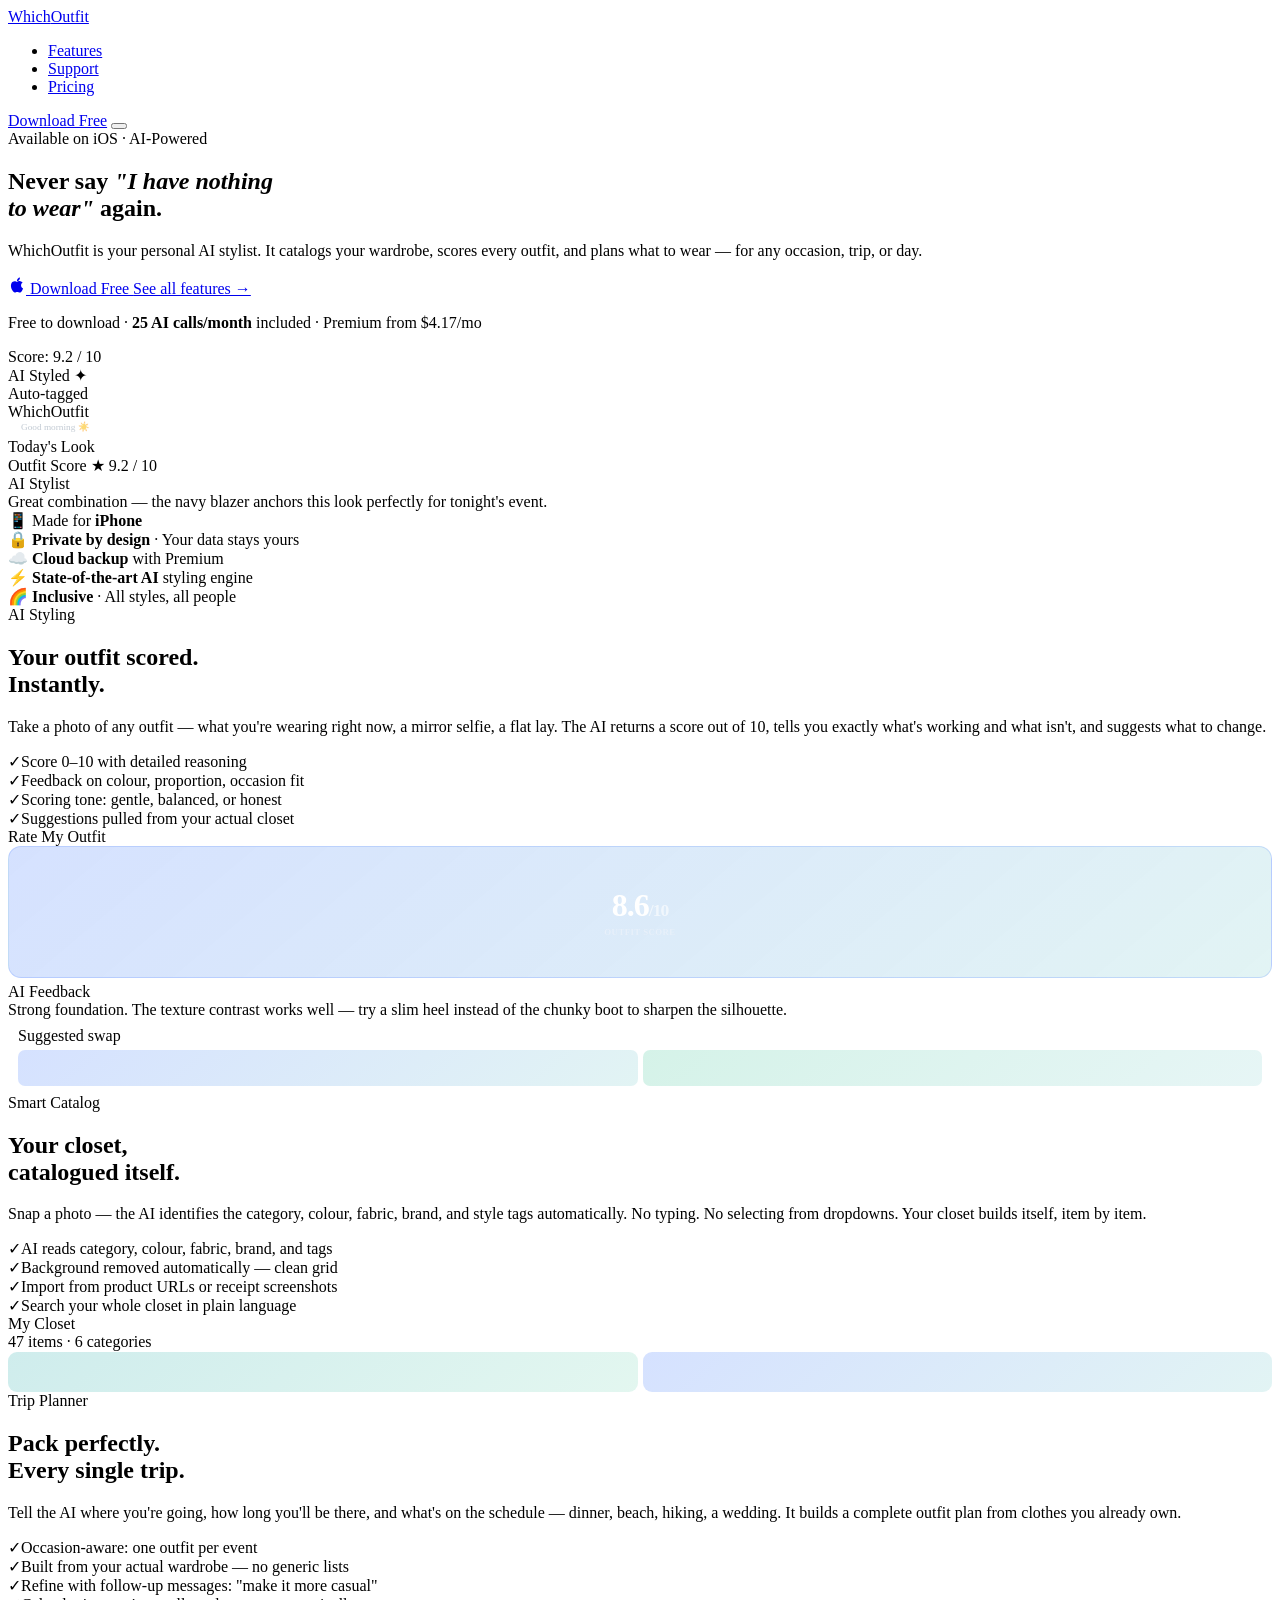
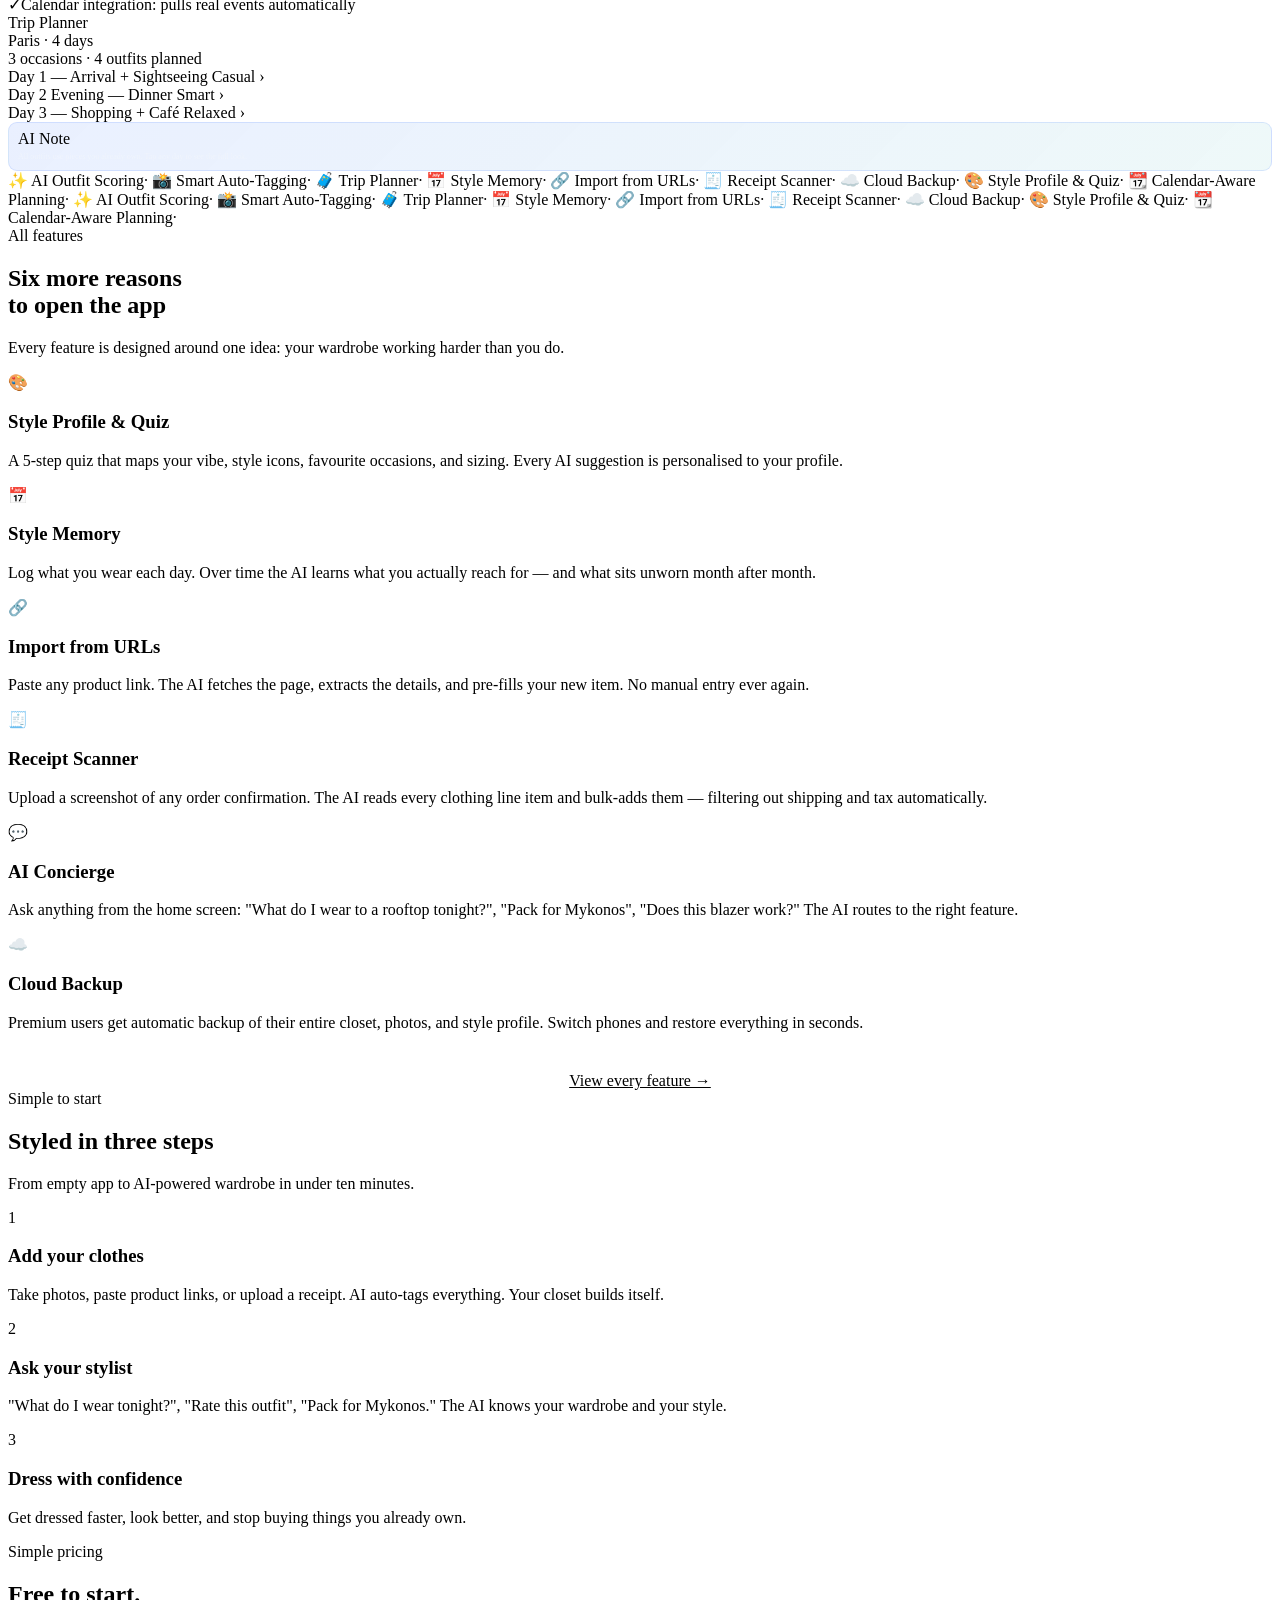
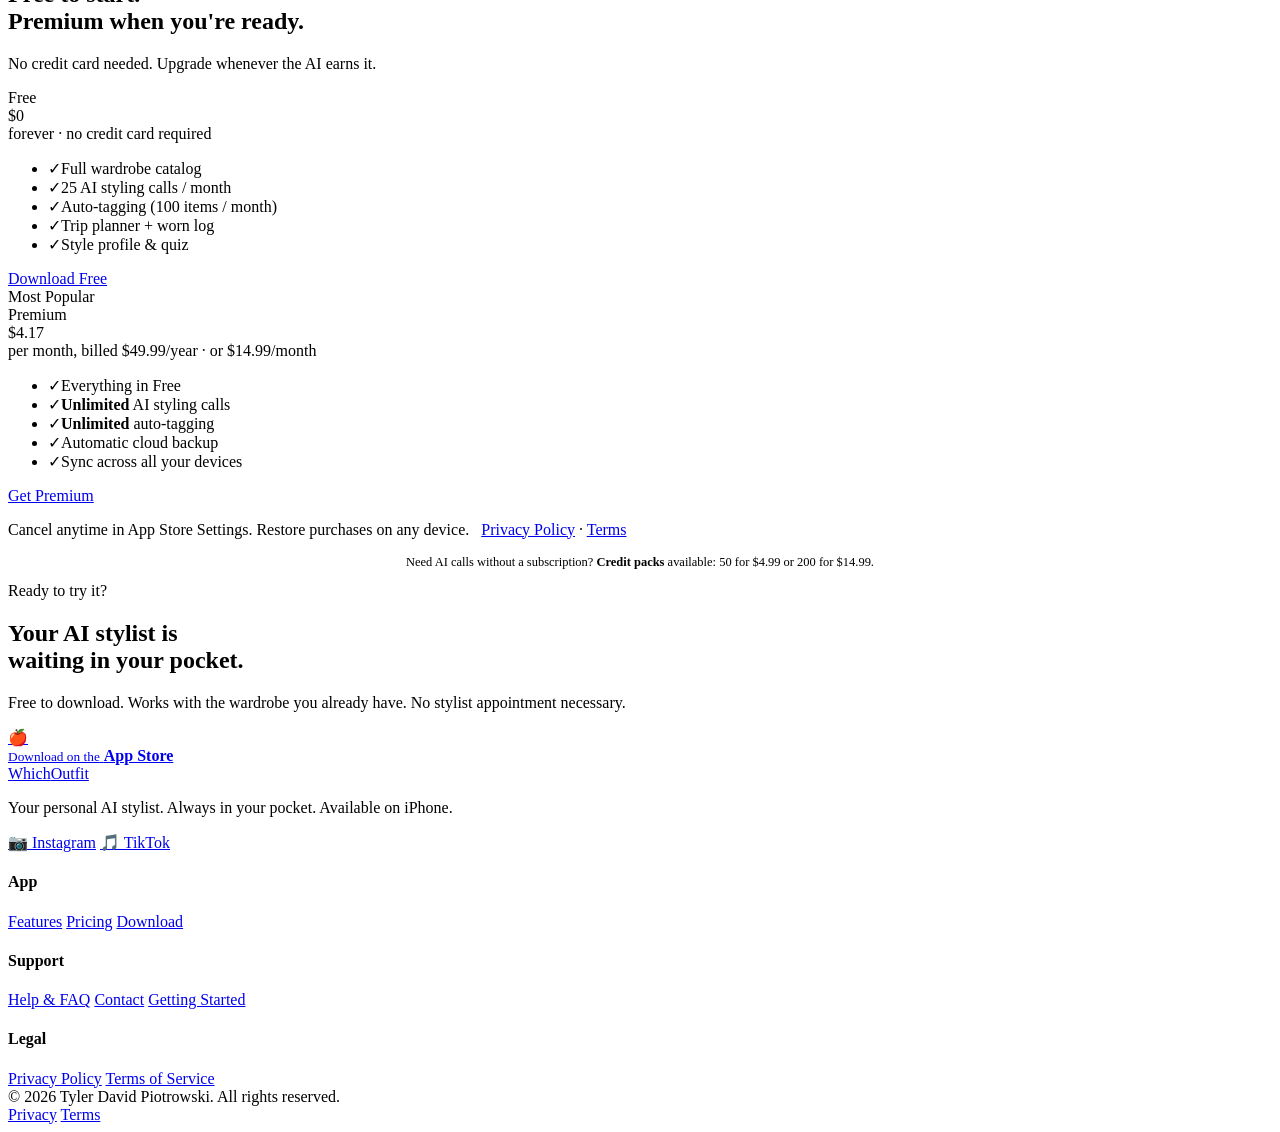
==== index.html @ ea8c0adb "Update index.html" ====
<!DOCTYPE html>
<html lang="en">
<head>
  <meta charset="UTF-8">
  <meta name="viewport" content="width=device-width, initial-scale=1.0">
  <title>WhichOutfit — Your Personal AI Stylist</title>
  <meta name="description" content="Never say 'I have nothing to wear' again. WhichOutfit catalogs your wardrobe, scores your outfits, and plans what to wear for every occasion.">
  <meta property="og:title" content="WhichOutfit — Your Personal AI Stylist">
  <meta property="og:description" content="AI outfit scoring, smart catalog, trip packing, and cloud backup. Free on iPhone.">
  <meta property="og:type" content="website">
  <meta name="twitter:card" content="summary_large_image">
  <!-- TODO: <meta name="apple-itunes-app" content="app-id=YOUR_APP_ID"> -->
  <link rel="preconnect" href="https://fonts.googleapis.com">
  <link rel="preconnect" href="https://fonts.gstatic.com" crossorigin>
  <link href="https://fonts.googleapis.com/css2?family=Inter:wght@400;500;600;700;800;900&display=swap" rel="stylesheet">
  <link rel="stylesheet" href="style.css">
</head>
<body>

<!-- ── NAV ──────────────────────────────────────────── -->
<nav class="nav" id="nav">
  <div class="nav-inner">
    <a href="index.html" class="nav-logo">Which<span class="grad">Outfit</span></a>
    <ul class="nav-links">
      <li><a href="features.html">Features</a></li>
      <li><a href="support.html">Support</a></li>
      <li><a href="#pricing">Pricing</a></li>
    </ul>
    <a href="#download" class="nav-dl">Download Free</a>
    <button class="nav-burger" aria-label="Menu">
      <span></span><span></span><span></span>
    </button>
  </div>
</nav>

<!-- ── HERO ─────────────────────────────────────────── -->
<section class="hero">
  <div class="orb orb-1"></div>
  <div class="orb orb-2"></div>
  <div class="container">
    <div class="hero-grid">

      <div>
        <div class="badge badge-blue fade-up">Available on iOS · AI-Powered</div>
        <h1 class="hero-title fade-up d1">
          Never say <em>"I have nothing<br>to wear"</em> again.
        </h1>
        <p class="hero-sub fade-up d2">
          WhichOutfit is your personal AI stylist. It catalogs your wardrobe, scores every outfit, and plans what to wear — for any occasion, trip, or day.
        </p>
        <div class="hero-actions fade-up d3">
          <!-- TODO: Replace # with App Store URL -->
          <a href="#download" class="btn btn-primary">
            <svg width="18" height="18" viewBox="0 0 24 24" fill="currentColor" aria-hidden="true"><path d="M18.71 19.5c-.83 1.24-1.71 2.45-3.05 2.47-1.34.03-1.77-.79-3.29-.79-1.53 0-2 .77-3.27.82-1.31.05-2.3-1.32-3.14-2.53C4.25 17 2.94 12.45 4.7 9.39c.87-1.52 2.43-2.48 4.12-2.51 1.28-.02 2.5.87 3.29.87.78 0 2.26-1.07 3.8-.91.65.03 2.47.26 3.64 1.98-.09.06-2.17 1.28-2.15 3.81.03 3.02 2.65 4.03 2.68 4.04-.03.07-.42 1.44-1.38 2.83M13 3.5c.73-.83 1.94-1.46 2.94-1.5.13 1.17-.34 2.35-1.04 3.19-.69.85-1.83 1.51-2.95 1.42-.15-1.15.41-2.35 1.05-3.11z"/></svg>
            Download Free
          </a>
          <a href="features.html" class="btn btn-ghost">See all features →</a>
        </div>
        <p class="hero-fine fade-up d4">Free to download · <strong>25 AI calls/month</strong> included · Premium from $4.17/mo</p>
      </div>

      <div class="phone-wrap fade-up d2">
        <div class="phone-glow"></div>

        <div class="phone-chip chip-1">
          <span class="chip-dot" style="background:#3FD7A6"></span>Score: 9.2 / 10
        </div>
        <div class="phone-chip chip-2">
          <span class="chip-dot" style="background:#39C9C9"></span>AI Styled ✦
        </div>
        <div class="phone-chip chip-3">
          <span class="chip-dot" style="background:#6F9BFF"></span>Auto-tagged
        </div>

        <div class="phone phone-float">
          <div class="phone-screen">
            <div class="ph-header">
              <span class="ph-wm">WhichOutfit</span>
              <div class="ph-av"></div>
            </div>
            <div style="padding:0 13px 6px;font-size:.58rem;color:rgba(154,167,182,.6)">Good morning ☀️</div>
            <div class="ph-body">
              <div class="ph-outfit-card">
                <div class="ph-lbl">Today's Look</div>
                <div class="ph-items">
                  <div class="ph-item"></div>
                  <div class="ph-item"></div>
                  <div class="ph-item"></div>
                </div>
                <div class="ph-score-row">
                  <span class="ph-lbl">Outfit Score</span>
                  <span class="ph-score">★ 9.2 / 10</span>
                </div>
              </div>
              <div class="ph-bubble">
                <div class="ph-bubble-from">AI Stylist</div>
                <div class="ph-bubble-txt">Great combination — the navy blazer anchors this look perfectly for tonight's event.</div>
              </div>
              <div class="ph-bar"></div>
            </div>
            <div class="ph-nav-bar">
              <div class="ph-tab on"></div>
              <div class="ph-tab"></div>
              <div class="ph-tab"></div>
            </div>
          </div>
        </div>
      </div>

    </div>
  </div>
</section>

<!-- ── TRUST ─────────────────────────────────────────── -->
<div class="trust">
  <div class="container">
    <div class="trust-inner">
      <div class="trust-item">📱 Made for <strong>iPhone</strong></div>
      <div class="trust-item">🔒 <strong>Private by design</strong> · Your data stays yours</div>
      <div class="trust-item">☁️ <strong>Cloud backup</strong> with Premium</div>
      <div class="trust-item">⚡ <strong>State-of-the-art AI</strong> styling engine</div>
      <div class="trust-item">🌈 <strong>Inclusive</strong> · All styles, all people</div>
      </div>
  </div>
</div>

<!-- ── SHOWCASE 1: AI SCORING ────────────────────────── -->
<section class="showcase showcase-dark">
  <div class="container">
    <div class="showcase-grid">
      <div class="showcase-copy">
        <span class="eyebrow eyebrow-grad fade-up">AI Styling</span>
        <h2 class="fade-up d1">Your outfit scored.<br>Instantly.</h2>
        <p class="fade-up d2">Take a photo of any outfit — what you're wearing right now, a mirror selfie, a flat lay. The AI returns a score out of 10, tells you exactly what's working and what isn't, and suggests what to change.</p>
        <div class="showcase-pts fade-up d3">
          <div class="showcase-pt"><span class="pt-chk">✓</span>Score 0–10 with detailed reasoning</div>
          <div class="showcase-pt"><span class="pt-chk">✓</span>Feedback on colour, proportion, occasion fit</div>
          <div class="showcase-pt"><span class="pt-chk">✓</span>Scoring tone: gentle, balanced, or honest</div>
          <div class="showcase-pt"><span class="pt-chk">✓</span>Suggestions pulled from your actual closet</div>
        </div>
      </div>
      <div class="phone-wrap fade-up d2">
        <div class="phone-glow"></div>
        <div class="phone phone-float">
          <div class="phone-screen">
            <div class="ph-header">
              <span class="ph-wm">Rate My Outfit</span>
              <div class="ph-av"></div>
            </div>
            <div class="ph-body">
              <div style="height:130px;border-radius:13px;background:linear-gradient(140deg,rgba(46,107,255,.2),rgba(15,163,163,.12));border:1px solid rgba(46,107,255,.18);display:flex;align-items:center;justify-content:center">
                <div style="text-align:center">
                  <div style="font-size:2rem;font-weight:900;color:#fff;letter-spacing:-.03em">8.6<span style="font-size:1.1rem;opacity:.6">/10</span></div>
                  <div style="font-size:.55rem;color:rgba(243,246,251,.5);margin-top:3px;letter-spacing:.05em;text-transform:uppercase;font-weight:600">Outfit Score</div>
                </div>
              </div>
              <div style="height:5px;background:var(--dark-m);border-radius:var(--r-pill);overflow:hidden"><div style="height:100%;width:86%;background:var(--grad);border-radius:var(--r-pill)"></div></div>
              <div class="ph-bubble">
                <div class="ph-bubble-from">AI Feedback</div>
                <div class="ph-bubble-txt">Strong foundation. The texture contrast works well — try a slim heel instead of the chunky boot to sharpen the silhouette.</div>
              </div>
              <div style="background:var(--dark-s);border-radius:11px;padding:8px 10px;border:1px solid var(--dark-b)">
                <div class="ph-lbl" style="margin-bottom:5px">Suggested swap</div>
                <div style="display:flex;gap:5px">
                  <div style="flex:1;height:36px;border-radius:7px;background:linear-gradient(140deg,rgba(46,107,255,.2),rgba(15,163,163,.12))"></div>
                  <div style="flex:1;height:36px;border-radius:7px;background:linear-gradient(140deg,rgba(22,185,129,.18),rgba(15,163,163,.1))"></div>
                </div>
              </div>
            </div>
            <div class="ph-nav-bar">
              <div class="ph-tab"></div>
              <div class="ph-tab on"></div>
              <div class="ph-tab"></div>
            </div>
          </div>
        </div>
      </div>
    </div>
  </div>
</section>

<!-- ── SHOWCASE 2: SMART CATALOG ─────────────────────── -->
<section class="showcase section-surface">
  <div class="container">
    <div class="showcase-grid showcase-flip">
      <div class="showcase-copy">
        <span class="eyebrow eyebrow-grad fade-up">Smart Catalog</span>
        <h2 class="fade-up d1" style="color:var(--text)">Your closet,<br>catalogued itself.</h2>
        <p class="fade-up d2" style="color:var(--text2)">Snap a photo — the AI identifies the category, colour, fabric, brand, and style tags automatically. No typing. No selecting from dropdowns. Your closet builds itself, item by item.</p>
        <div class="showcase-pts fade-up d3">
          <div class="showcase-pt" style="color:var(--text2)"><span class="pt-chk">✓</span>AI reads category, colour, fabric, brand, and tags</div>
          <div class="showcase-pt" style="color:var(--text2)"><span class="pt-chk">✓</span>Background removed automatically — clean grid</div>
          <div class="showcase-pt" style="color:var(--text2)"><span class="pt-chk">✓</span>Import from product URLs or receipt screenshots</div>
          <div class="showcase-pt" style="color:var(--text2)"><span class="pt-chk">✓</span>Search your whole closet in plain language</div>
        </div>
      </div>
      <div class="phone-wrap fade-up d2">
        <div class="phone-glow"></div>
        <div class="phone phone-float">
          <div class="phone-screen">
            <div class="ph-header">
              <span class="ph-wm">My Closet</span>
              <div class="ph-av"></div>
            </div>
            <div class="ph-body">
              <div class="ph-search"></div>
              <div class="ph-count">47 items · 6 categories</div>
              <div class="ph-grid">
                <div class="ph-gi"></div>
                <div class="ph-gi"></div>
                <div class="ph-gi"></div>
                <div class="ph-gi"></div>
              </div>
              <div style="display:flex;gap:5px;margin-top:1px">
                <div style="flex:1;height:40px;border-radius:9px;background:linear-gradient(140deg,rgba(15,163,163,.2),rgba(22,185,129,.12))"></div>
                <div style="flex:1;height:40px;border-radius:9px;background:linear-gradient(140deg,rgba(46,107,255,.2),rgba(15,163,163,.12))"></div>
              </div>
            </div>
            <div class="ph-nav-bar">
              <div class="ph-tab on"></div>
              <div class="ph-tab"></div>
              <div class="ph-tab"></div>
            </div>
          </div>
        </div>
      </div>
    </div>
  </div>
</section>

<!-- ── SHOWCASE 3: TRIP PLANNER ──────────────────────── -->
<section class="showcase showcase-dark">
  <div class="container">
    <div class="showcase-grid">
      <div class="showcase-copy">
        <span class="eyebrow eyebrow-grad fade-up">Trip Planner</span>
        <h2 class="fade-up d1">Pack perfectly.<br>Every single trip.</h2>
        <p class="fade-up d2">Tell the AI where you're going, how long you'll be there, and what's on the schedule — dinner, beach, hiking, a wedding. It builds a complete outfit plan from clothes you already own.</p>
        <div class="showcase-pts fade-up d3">
          <div class="showcase-pt"><span class="pt-chk">✓</span>Occasion-aware: one outfit per event</div>
          <div class="showcase-pt"><span class="pt-chk">✓</span>Built from your actual wardrobe — no generic lists</div>
          <div class="showcase-pt"><span class="pt-chk">✓</span>Refine with follow-up messages: "make it more casual"</div>
          <div class="showcase-pt"><span class="pt-chk">✓</span>Calendar integration: pulls real events automatically</div>
        </div>
      </div>
      <div class="phone-wrap fade-up d2">
        <div class="phone-glow"></div>
        <div class="phone phone-float">
          <div class="phone-screen">
            <div class="ph-header">
              <span class="ph-wm">Trip Planner</span>
              <div class="ph-av"></div>
            </div>
            <div class="ph-body">
              <div class="ph-trip-hdr">
                <div class="ph-trip-dest">Paris · 4 days</div>
                <div class="ph-trip-sub">3 occasions · 4 outfits planned</div>
              </div>
              <div class="ph-occ">
                <span class="ph-occ-name">Day 1 — Arrival + Sightseeing</span>
                <span class="ph-occ-tag">Casual ›</span>
              </div>
              <div class="ph-occ">
                <span class="ph-occ-name">Day 2 Evening — Dinner</span>
                <span class="ph-occ-tag">Smart ›</span>
              </div>
              <div class="ph-occ">
                <span class="ph-occ-name">Day 3 — Shopping + Café</span>
                <span class="ph-occ-tag">Relaxed ›</span>
              </div>
              <div style="background:linear-gradient(135deg,rgba(46,107,255,.1),rgba(15,163,163,.07));border:1px solid rgba(46,107,255,.14);border-radius:9px;padding:7px 9px">
                <div class="ph-lbl" style="margin-bottom:3px">AI Note</div>
                <div style="font-size:.5rem;color:rgba(243,246,251,.6);line-height:1.5">All outfits use pieces you already own. Tap any day to see the full look.</div>
              </div>
            </div>
            <div class="ph-nav-bar">
              <div class="ph-tab"></div>
              <div class="ph-tab on"></div>
              <div class="ph-tab"></div>
            </div>
          </div>
        </div>
      </div>
    </div>
  </div>
</section>

<!-- ── MARQUEE ────────────────────────────────────────── -->
<div class="marquee-wrap" aria-hidden="true">
  <div class="marquee-track">
    <span class="marquee-item">✨ AI Outfit Scoring</span><span class="marquee-sep">·</span>
    <span class="marquee-item">📸 Smart Auto-Tagging</span><span class="marquee-sep">·</span>
    <span class="marquee-item">🧳 Trip Planner</span><span class="marquee-sep">·</span>
    <span class="marquee-item">📅 Style Memory</span><span class="marquee-sep">·</span>
    <span class="marquee-item">🔗 Import from URLs</span><span class="marquee-sep">·</span>
    <span class="marquee-item">🧾 Receipt Scanner</span><span class="marquee-sep">·</span>
    <span class="marquee-item">☁️ Cloud Backup</span><span class="marquee-sep">·</span>
    <span class="marquee-item">🎨 Style Profile & Quiz</span><span class="marquee-sep">·</span>
    <span class="marquee-item">📆 Calendar-Aware Planning</span><span class="marquee-sep">·</span>
    <span class="marquee-item">✨ AI Outfit Scoring</span><span class="marquee-sep">·</span>
    <span class="marquee-item">📸 Smart Auto-Tagging</span><span class="marquee-sep">·</span>
    <span class="marquee-item">🧳 Trip Planner</span><span class="marquee-sep">·</span>
    <span class="marquee-item">📅 Style Memory</span><span class="marquee-sep">·</span>
    <span class="marquee-item">🔗 Import from URLs</span><span class="marquee-sep">·</span>
    <span class="marquee-item">🧾 Receipt Scanner</span><span class="marquee-sep">·</span>
    <span class="marquee-item">☁️ Cloud Backup</span><span class="marquee-sep">·</span>
    <span class="marquee-item">🎨 Style Profile & Quiz</span><span class="marquee-sep">·</span>
    <span class="marquee-item">📆 Calendar-Aware Planning</span><span class="marquee-sep">·</span>
  </div>
</div>

<!-- ── FEATURE GRID ───────────────────────────────────── -->
<section class="section section-surface">
  <div class="container">
    <div class="section-head">
      <span class="eyebrow eyebrow-grad fade-up">All features</span>
      <h2 class="fade-up d1">Six more reasons<br>to open the app</h2>
      <p class="fade-up d2">Every feature is designed around one idea: your wardrobe working harder than you do.</p>
    </div>
    <div class="feat-grid">
      <div class="card fade-up">
        <div class="card-icon">🎨</div>
        <h3>Style Profile & Quiz</h3>
        <p>A 5-step quiz that maps your vibe, style icons, favourite occasions, and sizing. Every AI suggestion is personalised to your profile.</p>
      </div>
      <div class="card fade-up d1">
        <div class="card-icon">📅</div>
        <h3>Style Memory</h3>
        <p>Log what you wear each day. Over time the AI learns what you actually reach for — and what sits unworn month after month.</p>
      </div>
      <div class="card fade-up d2">
        <div class="card-icon">🔗</div>
        <h3>Import from URLs</h3>
        <p>Paste any product link. The AI fetches the page, extracts the details, and pre-fills your new item. No manual entry ever again.</p>
      </div>
      <div class="card fade-up">
        <div class="card-icon">🧾</div>
        <h3>Receipt Scanner</h3>
        <p>Upload a screenshot of any order confirmation. The AI reads every clothing line item and bulk-adds them — filtering out shipping and tax automatically.</p>
      </div>
      <div class="card fade-up d1">
        <div class="card-icon">💬</div>
        <h3>AI Concierge</h3>
        <p>Ask anything from the home screen: "What do I wear to a rooftop tonight?", "Pack for Mykonos", "Does this blazer work?" The AI routes to the right feature.</p>
      </div>
      <div class="card fade-up d2">
        <div class="card-icon">☁️</div>
        <h3>Cloud Backup</h3>
        <p>Premium users get automatic backup of their entire closet, photos, and style profile. Switch phones and restore everything in seconds.</p>
      </div>
    </div>
    <div style="text-align:center;margin-top:40px" class="fade-up">
      <a href="features.html" class="btn btn-ghost" style="color:var(--text2)">View every feature →</a>
    </div>
  </div>
</section>

<!-- ── HOW IT WORKS ───────────────────────────────────── -->
<section class="section section-dark">
  <div class="container">
    <div class="section-head">
      <span class="eyebrow fade-up" style="color:var(--teal-l)">Simple to start</span>
      <h2 class="fade-up d1">Styled in three steps</h2>
      <p class="fade-up d2">From empty app to AI-powered wardrobe in under ten minutes.</p>
    </div>
    <div class="steps">
      <div class="step fade-up">
        <div class="step-num">1</div>
        <h3>Add your clothes</h3>
        <p>Take photos, paste product links, or upload a receipt. AI auto-tags everything. Your closet builds itself.</p>
      </div>
      <div class="step fade-up d1">
        <div class="step-num">2</div>
        <h3>Ask your stylist</h3>
        <p>"What do I wear tonight?", "Rate this outfit", "Pack for Mykonos." The AI knows your wardrobe and your style.</p>
      </div>
      <div class="step fade-up d2">
        <div class="step-num">3</div>
        <h3>Dress with confidence</h3>
        <p>Get dressed faster, look better, and stop buying things you already own.</p>
      </div>
    </div>
  </div>
</section>

<!-- ── PRICING ────────────────────────────────────────── -->
<section class="section section-surface" id="pricing">
  <div class="container">
    <div class="section-head">
      <span class="eyebrow eyebrow-grad fade-up">Simple pricing</span>
      <h2 class="fade-up d1">Free to start.<br>Premium when you're ready.</h2>
      <p class="fade-up d2">No credit card needed. Upgrade whenever the AI earns it.</p>
    </div>
    <div class="price-grid">
      <div class="price-card fade-up">
        <div class="price-tier">Free</div>
        <div class="price-amount">$0</div>
        <div class="price-per">forever · no credit card required</div>
        <div class="price-div"></div>
        <ul class="price-feats">
          <li class="price-feat"><span class="pfchk pfchk-g">✓</span>Full wardrobe catalog</li>
          <li class="price-feat"><span class="pfchk pfchk-g">✓</span>25 AI styling calls / month</li>
          <li class="price-feat"><span class="pfchk pfchk-g">✓</span>Auto-tagging (100 items / month)</li>
          <li class="price-feat"><span class="pfchk pfchk-g">✓</span>Trip planner + worn log</li>
          <li class="price-feat"><span class="pfchk pfchk-g">✓</span>Style profile & quiz</li>
        </ul>
        <a href="#download" class="price-cta price-cta-free">Download Free</a>
      </div>
      <div class="price-card price-card-feat fade-up d1">
        <div class="price-pop">Most Popular</div>
        <div class="price-tier">Premium</div>
        <div class="price-amount">$4.17</div>
        <div class="price-per">per month, billed $49.99/year · or $14.99/month</div>
        <div class="price-div"></div>
        <ul class="price-feats">
          <li class="price-feat"><span class="pfchk pfchk-b">✓</span>Everything in Free</li>
          <li class="price-feat"><span class="pfchk pfchk-b">✓</span><strong>Unlimited</strong> AI styling calls</li>
          <li class="price-feat"><span class="pfchk pfchk-b">✓</span><strong>Unlimited</strong> auto-tagging</li>
          <li class="price-feat"><span class="pfchk pfchk-b">✓</span>Automatic cloud backup</li>
          <li class="price-feat"><span class="pfchk pfchk-b">✓</span>Sync across all your devices</li>
        </ul>
        <a href="#download" class="price-cta price-cta-prem">Get Premium</a>
      </div>
    </div>
    <p class="price-note">
      Cancel anytime in App Store Settings. Restore purchases on any device. &nbsp;
      <a href="privacy.html">Privacy Policy</a> · <a href="terms.html">Terms</a>
    </p>
    <p style="text-align:center;margin-top:14px;font-size:.78rem;color:var(--text2)">
      Need AI calls without a subscription? <strong>Credit packs</strong> available: 50 for $4.99 or 200 for $14.99.
    </p>
  </div>
</section>

<!-- ── DOWNLOAD CTA ───────────────────────────────────── -->
<section class="dl-section" id="download">
  <div class="container">
    <div class="badge badge-green fade-up" style="margin-bottom:20px">Ready to try it?</div>
    <h2 class="fade-up d1">Your AI stylist is<br>waiting in your pocket.</h2>
    <p class="fade-up d2">Free to download. Works with the wardrobe you already have. No stylist appointment necessary.</p>
    <div class="dl-ctas fade-up d3">
      <!-- TODO: replace # with your App Store URL once approved -->
      <a href="#" class="btn btn-appstore">
        <span class="as-icon">🍎</span>
        <div class="as-text">
          <small>Download on the</small>
          <strong>App Store</strong>
        </div>
      </a>
    </div>
  </div>
</section>

<!-- ── FOOTER ─────────────────────────────────────────── -->
<footer class="footer">
  <div class="container">
    <div class="footer-grid">
      <div class="footer-brand">
        <a href="index.html" class="footer-logo">Which<span class="grad">Outfit</span></a>
        <p>Your personal AI stylist. Always in your pocket. Available on iPhone.</p>
        <div class="footer-social">
          <!-- TODO: Replace with real social handles -->
          <a href="https://instagram.com" target="_blank" rel="noopener">📷 Instagram</a>
          <a href="https://tiktok.com" target="_blank" rel="noopener">🎵 TikTok</a>
        </div>
      </div>
      <div class="footer-col">
        <h4>App</h4>
        <a href="features.html">Features</a>
        <a href="#pricing">Pricing</a>
        <a href="#download">Download</a>
      </div>
      <div class="footer-col">
        <h4>Support</h4>
        <a href="support.html">Help & FAQ</a>
        <a href="support.html#contact">Contact</a>
        <a href="support.html#getting-started">Getting Started</a>
      </div>
      <div class="footer-col">
        <h4>Legal</h4>
        <a href="https://tdpiotrowski3.github.io/MyClosetApp-legal/privacy.html" target="_blank" rel="noopener">Privacy Policy</a>
        <a href="https://tdpiotrowski3.github.io/MyClosetApp-legal/terms.html" target="_blank" rel="noopener">Terms of Service</a>
      </div>
    </div>
    <div class="footer-bottom">
      <span class="footer-copy">© 2026 Tyler David Piotrowski. All rights reserved.</span>
      <div class="footer-legal">
        <a href="https://tdpiotrowski3.github.io/MyClosetApp-legal/privacy.html" target="_blank" rel="noopener">Privacy</a>
        <a href="https://tdpiotrowski3.github.io/MyClosetApp-legal/terms.html" target="_blank" rel="noopener">Terms</a>
      </div>
    </div>
  </div>
</footer>

<script src="main.js"></script>
</body>
</html>
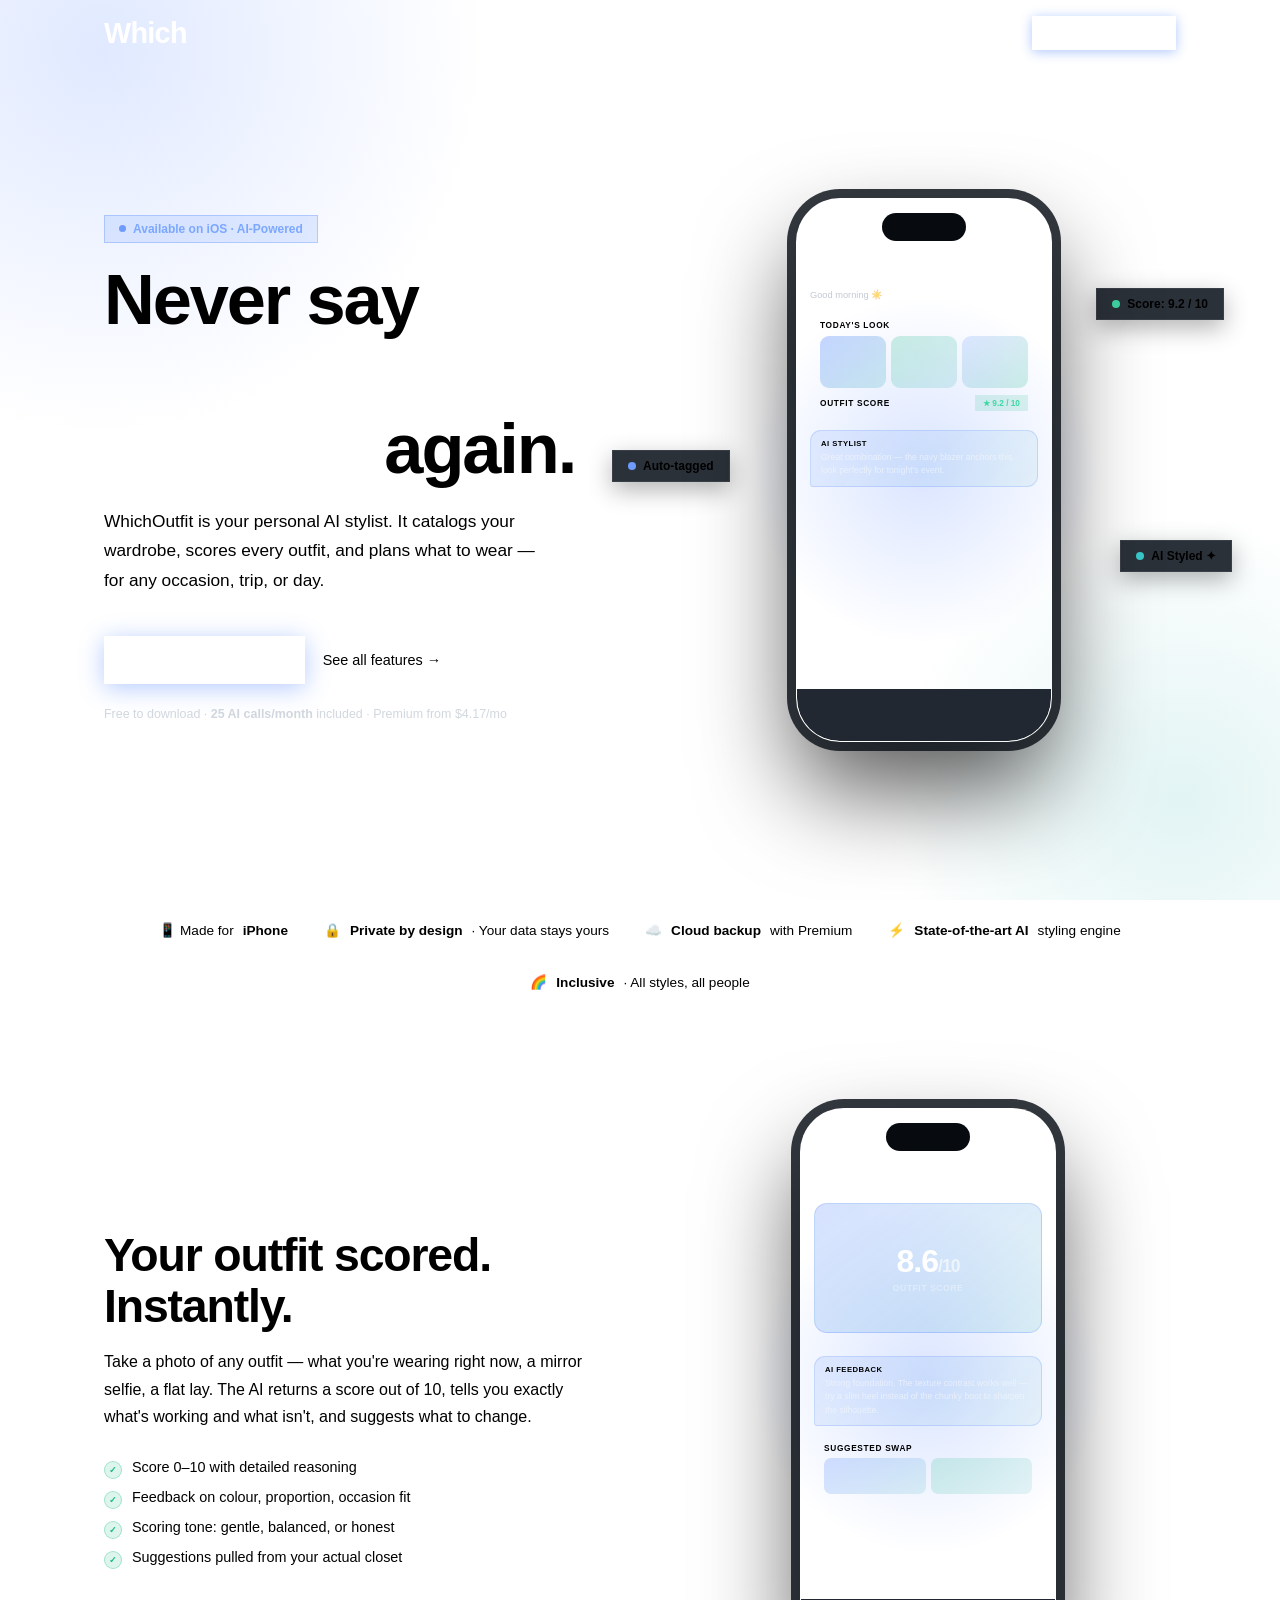
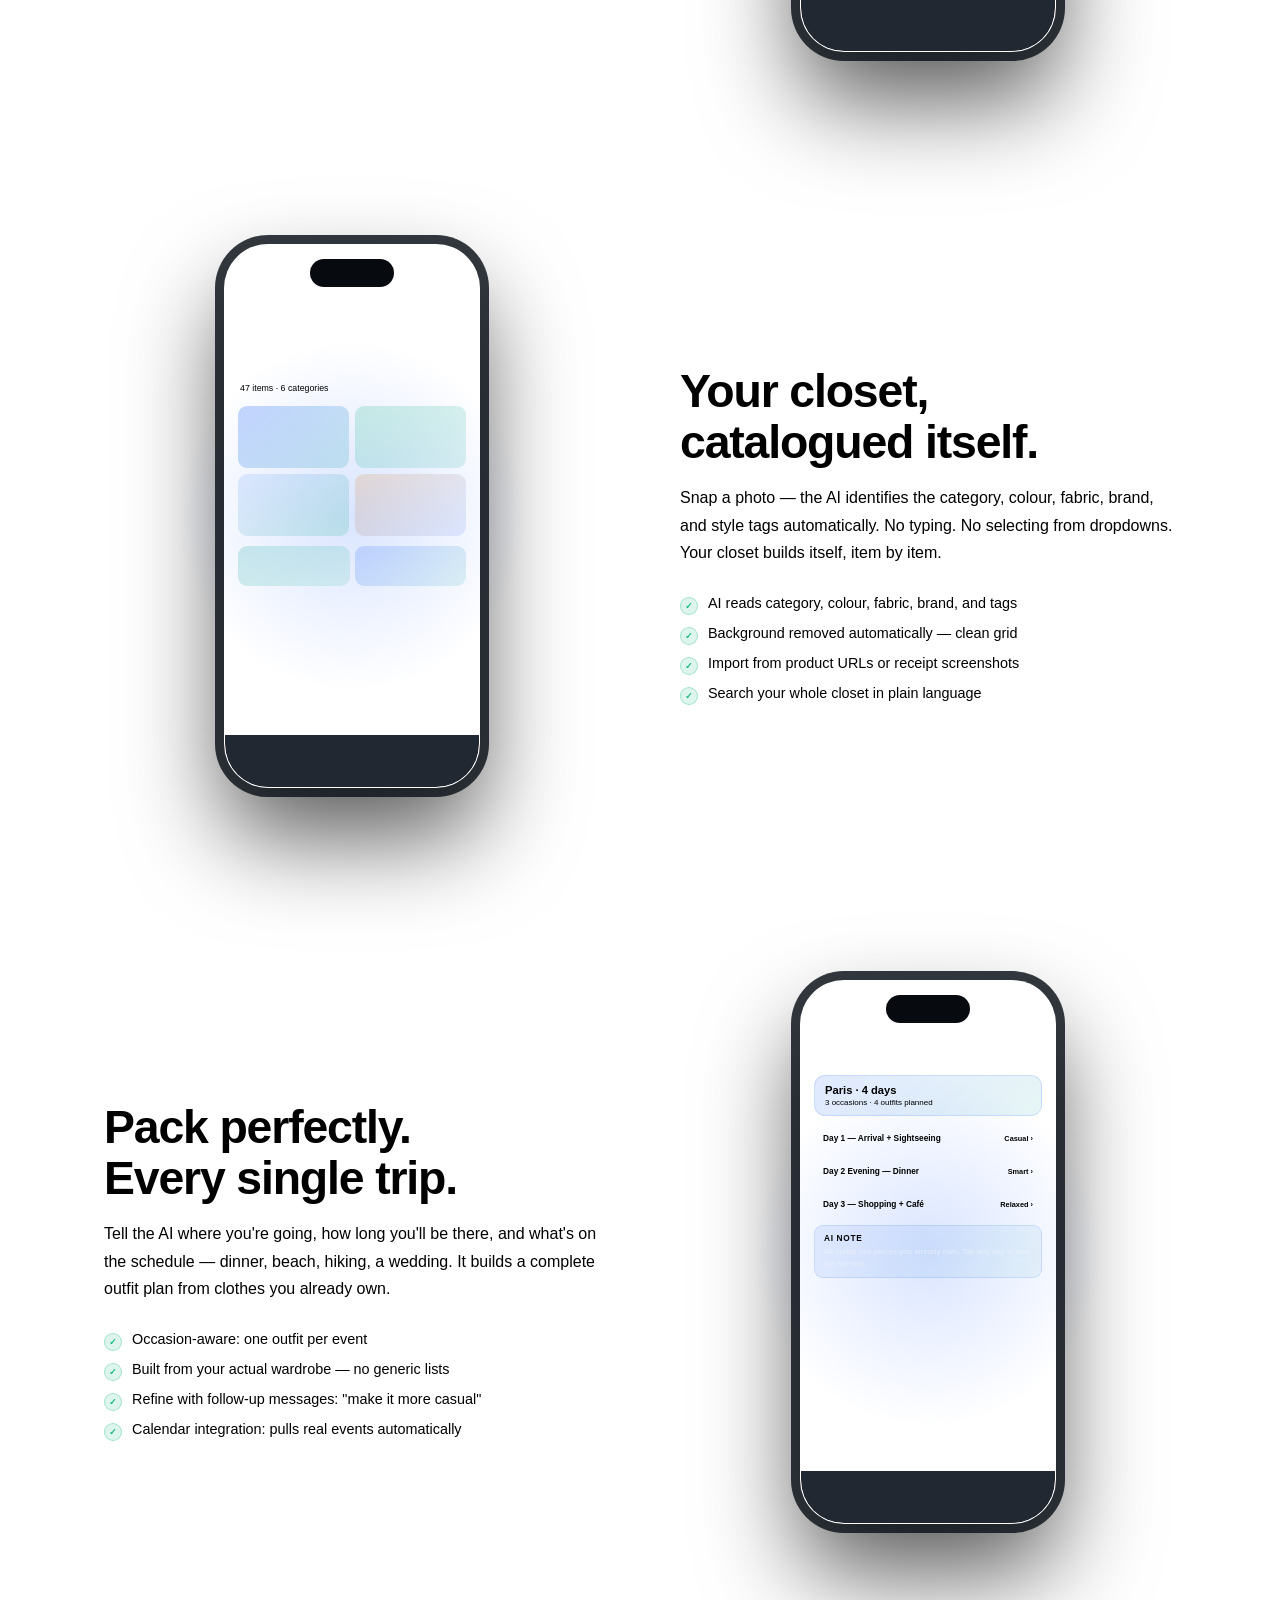
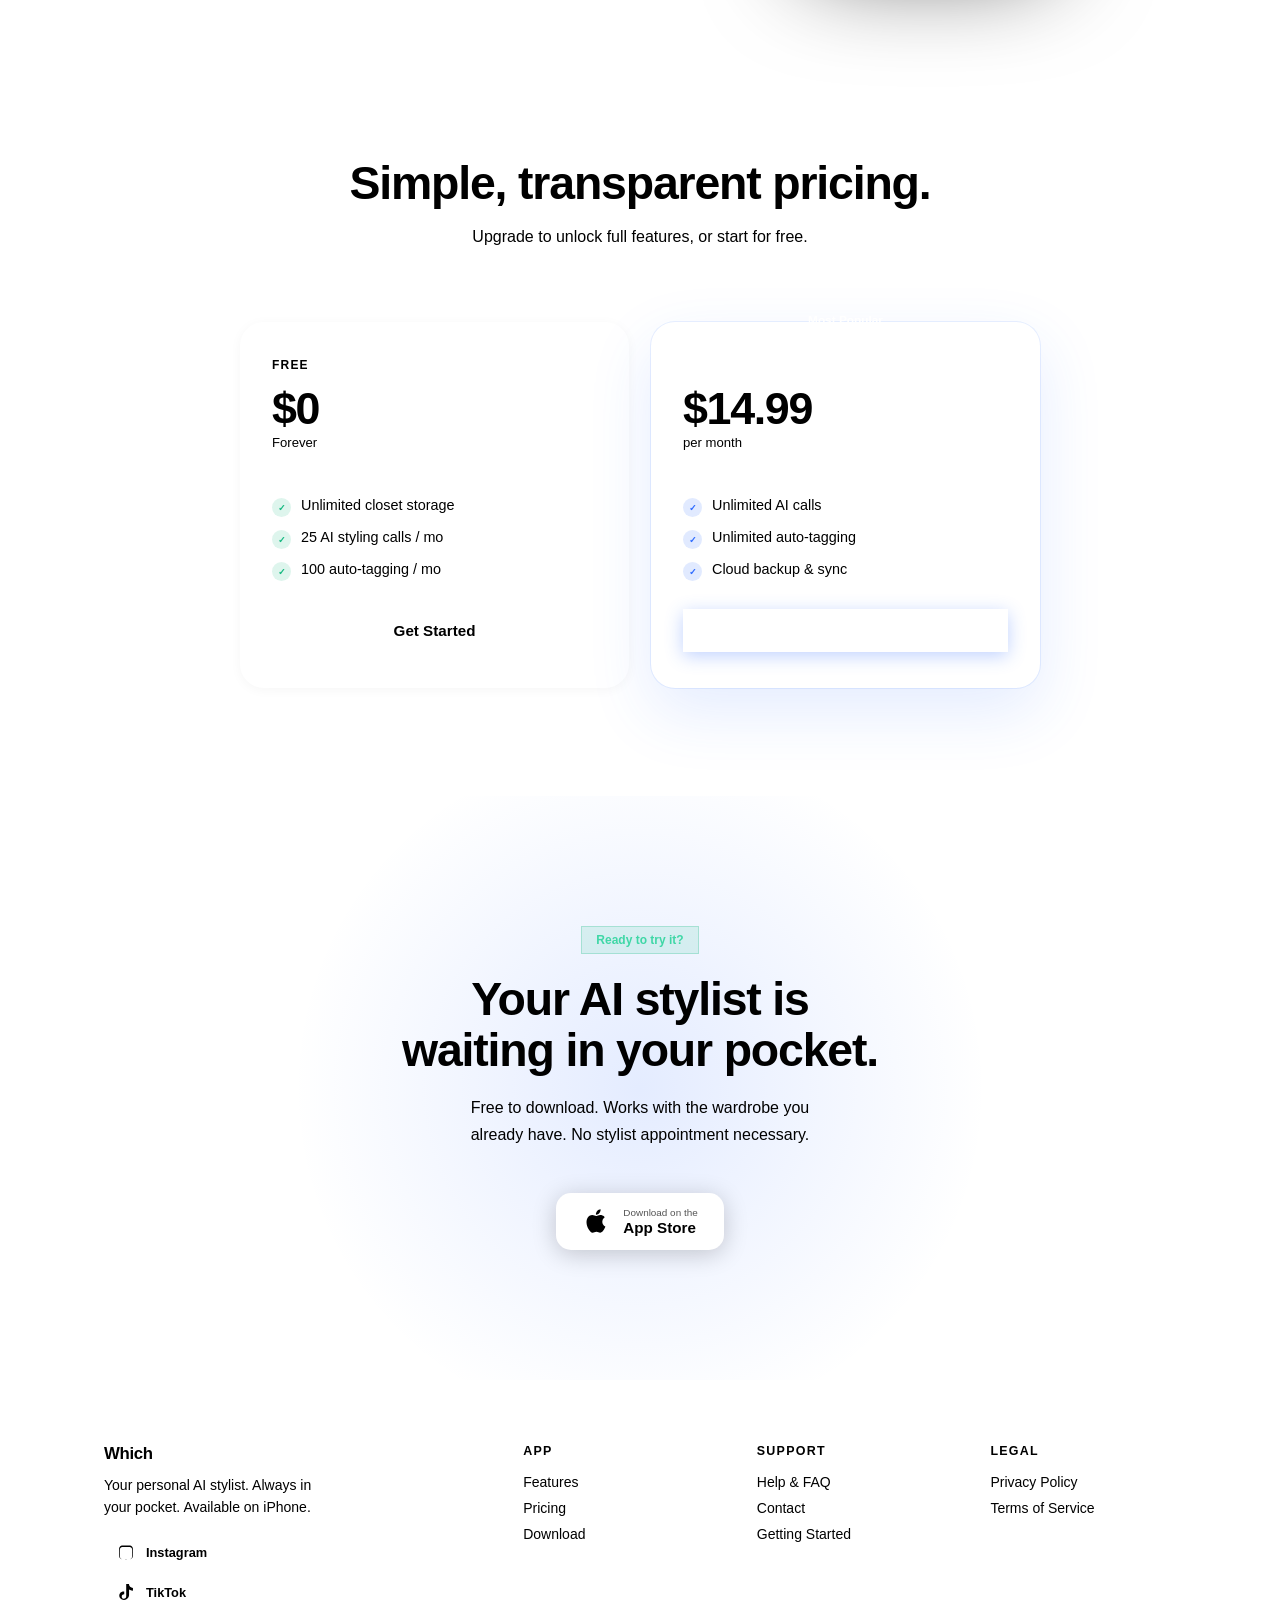
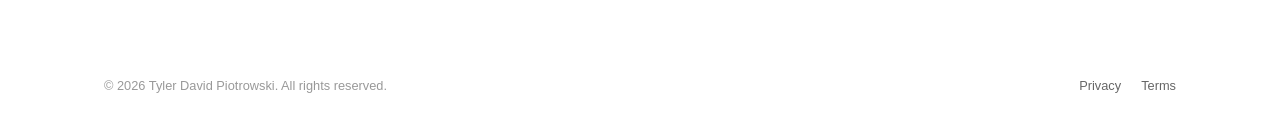
==== commit f423f3a2: "Update index.html" ====
--- a/index.html
+++ b/index.html
@@ -9,7 +9,6 @@
   <meta property="og:description" content="AI outfit scoring, smart catalog, trip packing, and cloud backup. Free on iPhone.">
   <meta property="og:type" content="website">
   <meta name="twitter:card" content="summary_large_image">
-  <!-- TODO: <meta name="apple-itunes-app" content="app-id=YOUR_APP_ID"> -->
   <link rel="preconnect" href="https://fonts.googleapis.com">
   <link rel="preconnect" href="https://fonts.gstatic.com" crossorigin>
   <link href="https://fonts.googleapis.com/css2?family=Inter:wght@400;500;600;700;800;900&display=swap" rel="stylesheet">
@@ -49,7 +48,6 @@
           WhichOutfit is your personal AI stylist. It catalogs your wardrobe, scores every outfit, and plans what to wear — for any occasion, trip, or day.
         </p>
         <div class="hero-actions fade-up d3">
-          <!-- TODO: Replace # with App Store URL -->
           <a href="#download" class="btn btn-primary">
             <svg width="18" height="18" viewBox="0 0 24 24" fill="currentColor" aria-hidden="true"><path d="M18.71 19.5c-.83 1.24-1.71 2.45-3.05 2.47-1.34.03-1.77-.79-3.29-.79-1.53 0-2 .77-3.27.82-1.31.05-2.3-1.32-3.14-2.53C4.25 17 2.94 12.45 4.7 9.39c.87-1.52 2.43-2.48 4.12-2.51 1.28-.02 2.5.87 3.29.87.78 0 2.26-1.07 3.8-.91.65.03 2.47.26 3.64 1.98-.09.06-2.17 1.28-2.15 3.81.03 3.02 2.65 4.03 2.68 4.04-.03.07-.42 1.44-1.38 2.83M13 3.5c.73-.83 1.94-1.46 2.94-1.5.13 1.17-.34 2.35-1.04 3.19-.69.85-1.83 1.51-2.95 1.42-.15-1.15.41-2.35 1.05-3.11z"/></svg>
             Download Free
@@ -285,150 +283,41 @@
   </div>
 </section>
 
-<!-- ── MARQUEE ────────────────────────────────────────── -->
-<div class="marquee-wrap" aria-hidden="true">
-  <div class="marquee-track">
-    <span class="marquee-item">✨ AI Outfit Scoring</span><span class="marquee-sep">·</span>
-    <span class="marquee-item">📸 Smart Auto-Tagging</span><span class="marquee-sep">·</span>
-    <span class="marquee-item">🧳 Trip Planner</span><span class="marquee-sep">·</span>
-    <span class="marquee-item">📅 Style Memory</span><span class="marquee-sep">·</span>
-    <span class="marquee-item">🔗 Import from URLs</span><span class="marquee-sep">·</span>
-    <span class="marquee-item">🧾 Receipt Scanner</span><span class="marquee-sep">·</span>
-    <span class="marquee-item">☁️ Cloud Backup</span><span class="marquee-sep">·</span>
-    <span class="marquee-item">🎨 Style Profile & Quiz</span><span class="marquee-sep">·</span>
-    <span class="marquee-item">📆 Calendar-Aware Planning</span><span class="marquee-sep">·</span>
-    <span class="marquee-item">✨ AI Outfit Scoring</span><span class="marquee-sep">·</span>
-    <span class="marquee-item">📸 Smart Auto-Tagging</span><span class="marquee-sep">·</span>
-    <span class="marquee-item">🧳 Trip Planner</span><span class="marquee-sep">·</span>
-    <span class="marquee-item">📅 Style Memory</span><span class="marquee-sep">·</span>
-    <span class="marquee-item">🔗 Import from URLs</span><span class="marquee-sep">·</span>
-    <span class="marquee-item">🧾 Receipt Scanner</span><span class="marquee-sep">·</span>
-    <span class="marquee-item">☁️ Cloud Backup</span><span class="marquee-sep">·</span>
-    <span class="marquee-item">🎨 Style Profile & Quiz</span><span class="marquee-sep">·</span>
-    <span class="marquee-item">📆 Calendar-Aware Planning</span><span class="marquee-sep">·</span>
-  </div>
-</div>
-
-<!-- ── FEATURE GRID ───────────────────────────────────── -->
-<section class="section section-surface">
+<!-- ── PRICING SECTION ────────────────────────────────── -->
+<section class="section" id="pricing">
   <div class="container">
     <div class="section-head">
-      <span class="eyebrow eyebrow-grad fade-up">All features</span>
-      <h2 class="fade-up d1">Six more reasons<br>to open the app</h2>
-      <p class="fade-up d2">Every feature is designed around one idea: your wardrobe working harder than you do.</p>
-    </div>
-    <div class="feat-grid">
-      <div class="card fade-up">
-        <div class="card-icon">🎨</div>
-        <h3>Style Profile & Quiz</h3>
-        <p>A 5-step quiz that maps your vibe, style icons, favourite occasions, and sizing. Every AI suggestion is personalised to your profile.</p>
-      </div>
-      <div class="card fade-up d1">
-        <div class="card-icon">📅</div>
-        <h3>Style Memory</h3>
-        <p>Log what you wear each day. Over time the AI learns what you actually reach for — and what sits unworn month after month.</p>
-      </div>
-      <div class="card fade-up d2">
-        <div class="card-icon">🔗</div>
-        <h3>Import from URLs</h3>
-        <p>Paste any product link. The AI fetches the page, extracts the details, and pre-fills your new item. No manual entry ever again.</p>
-      </div>
-      <div class="card fade-up">
-        <div class="card-icon">🧾</div>
-        <h3>Receipt Scanner</h3>
-        <p>Upload a screenshot of any order confirmation. The AI reads every clothing line item and bulk-adds them — filtering out shipping and tax automatically.</p>
-      </div>
-      <div class="card fade-up d1">
-        <div class="card-icon">💬</div>
-        <h3>AI Concierge</h3>
-        <p>Ask anything from the home screen: "What do I wear to a rooftop tonight?", "Pack for Mykonos", "Does this blazer work?" The AI routes to the right feature.</p>
-      </div>
-      <div class="card fade-up d2">
-        <div class="card-icon">☁️</div>
-        <h3>Cloud Backup</h3>
-        <p>Premium users get automatic backup of their entire closet, photos, and style profile. Switch phones and restore everything in seconds.</p>
-      </div>
-    </div>
-    <div style="text-align:center;margin-top:40px" class="fade-up">
-      <a href="features.html" class="btn btn-ghost" style="color:var(--text2)">View every feature →</a>
-    </div>
-  </div>
-</section>
-
-<!-- ── HOW IT WORKS ───────────────────────────────────── -->
-<section class="section section-dark">
-  <div class="container">
-    <div class="section-head">
-      <span class="eyebrow fade-up" style="color:var(--teal-l)">Simple to start</span>
-      <h2 class="fade-up d1">Styled in three steps</h2>
-      <p class="fade-up d2">From empty app to AI-powered wardrobe in under ten minutes.</p>
-    </div>
-    <div class="steps">
-      <div class="step fade-up">
-        <div class="step-num">1</div>
-        <h3>Add your clothes</h3>
-        <p>Take photos, paste product links, or upload a receipt. AI auto-tags everything. Your closet builds itself.</p>
-      </div>
-      <div class="step fade-up d1">
-        <div class="step-num">2</div>
-        <h3>Ask your stylist</h3>
-        <p>"What do I wear tonight?", "Rate this outfit", "Pack for Mykonos." The AI knows your wardrobe and your style.</p>
-      </div>
-      <div class="step fade-up d2">
-        <div class="step-num">3</div>
-        <h3>Dress with confidence</h3>
-        <p>Get dressed faster, look better, and stop buying things you already own.</p>
-      </div>
-    </div>
-  </div>
-</section>
-
-<!-- ── PRICING ────────────────────────────────────────── -->
-<section class="section section-surface" id="pricing">
-  <div class="container">
-    <div class="section-head">
-      <span class="eyebrow eyebrow-grad fade-up">Simple pricing</span>
-      <h2 class="fade-up d1">Free to start.<br>Premium when you're ready.</h2>
-      <p class="fade-up d2">No credit card needed. Upgrade whenever the AI earns it.</p>
+      <span class="eyebrow eyebrow-grad">Pricing</span>
+      <h2>Simple, transparent pricing.</h2>
+      <p>Upgrade to unlock full features, or start for free.</p>
     </div>
     <div class="price-grid">
-      <div class="price-card fade-up">
+      <div class="price-card">
         <div class="price-tier">Free</div>
         <div class="price-amount">$0</div>
-        <div class="price-per">forever · no credit card required</div>
+        <div class="price-per">Forever</div>
         <div class="price-div"></div>
-        <ul class="price-feats">
-          <li class="price-feat"><span class="pfchk pfchk-g">✓</span>Full wardrobe catalog</li>
-          <li class="price-feat"><span class="pfchk pfchk-g">✓</span>25 AI styling calls / month</li>
-          <li class="price-feat"><span class="pfchk pfchk-g">✓</span>Auto-tagging (100 items / month)</li>
-          <li class="price-feat"><span class="pfchk pfchk-g">✓</span>Trip planner + worn log</li>
-          <li class="price-feat"><span class="pfchk pfchk-g">✓</span>Style profile & quiz</li>
-        </ul>
-        <a href="#download" class="price-cta price-cta-free">Download Free</a>
-      </div>
-      <div class="price-card price-card-feat fade-up d1">
-        <div class="price-pop">Most Popular</div>
+        <div class="price-feats">
+          <div class="price-feat"><span class="pfchk pfchk-g">✓</span>Unlimited closet storage</div>
+          <div class="price-feat"><span class="pfchk pfchk-g">✓</span>25 AI styling calls / mo</div>
+          <div class="price-feat"><span class="pfchk pfchk-g">✓</span>100 auto-tagging / mo</div>
+        </div>
+        <a href="#download" class="price-cta price-cta-free">Get Started</a>
+      </div>
+      <div class="price-card price-card-feat">
+        <span class="price-pop">Most Popular</span>
         <div class="price-tier">Premium</div>
-        <div class="price-amount">$4.17</div>
-        <div class="price-per">per month, billed $49.99/year · or $14.99/month</div>
+        <div class="price-amount">$14.99</div>
+        <div class="price-per">per month</div>
         <div class="price-div"></div>
-        <ul class="price-feats">
-          <li class="price-feat"><span class="pfchk pfchk-b">✓</span>Everything in Free</li>
-          <li class="price-feat"><span class="pfchk pfchk-b">✓</span><strong>Unlimited</strong> AI styling calls</li>
-          <li class="price-feat"><span class="pfchk pfchk-b">✓</span><strong>Unlimited</strong> auto-tagging</li>
-          <li class="price-feat"><span class="pfchk pfchk-b">✓</span>Automatic cloud backup</li>
-          <li class="price-feat"><span class="pfchk pfchk-b">✓</span>Sync across all your devices</li>
-        </ul>
-        <a href="#download" class="price-cta price-cta-prem">Get Premium</a>
-      </div>
-    </div>
-    <p class="price-note">
-      Cancel anytime in App Store Settings. Restore purchases on any device. &nbsp;
-      <a href="privacy.html">Privacy Policy</a> · <a href="terms.html">Terms</a>
-    </p>
-    <p style="text-align:center;margin-top:14px;font-size:.78rem;color:var(--text2)">
-      Need AI calls without a subscription? <strong>Credit packs</strong> available: 50 for $4.99 or 200 for $14.99.
-    </p>
+        <div class="price-feats">
+          <div class="price-feat"><span class="pfchk pfchk-b">✓</span>Unlimited AI calls</div>
+          <div class="price-feat"><span class="pfchk pfchk-b">✓</span>Unlimited auto-tagging</div>
+          <div class="price-feat"><span class="pfchk pfchk-b">✓</span>Cloud backup & sync</div>
+        </div>
+        <a href="#download" class="price-cta price-cta-prem">Upgrade Now</a>
+      </div>
+    </div>
   </div>
 </section>
 
@@ -439,9 +328,10 @@
     <h2 class="fade-up d1">Your AI stylist is<br>waiting in your pocket.</h2>
     <p class="fade-up d2">Free to download. Works with the wardrobe you already have. No stylist appointment necessary.</p>
     <div class="dl-ctas fade-up d3">
-      <!-- TODO: replace # with your App Store URL once approved -->
       <a href="#" class="btn btn-appstore">
-        <span class="as-icon">🍎</span>
+        <svg width="24" height="24" viewBox="0 0 24 24" fill="currentColor">
+            <path d="M18.71 19.5c-.83 1.24-1.71 2.45-3.05 2.47-1.34.03-1.77-.79-3.29-.79-1.53 0-2 .77-3.27.82-1.31.05-2.3-1.32-3.14-2.53C4.25 17 2.94 12.45 4.7 9.39c.87-1.52 2.43-2.48 4.12-2.51 1.28-.02 2.5.87 3.29.87.78 0 2.26-1.07 3.8-.91.65.03 2.47.26 3.64 1.98-.09.06-2.17 1.28-2.15 3.81.03 3.02 2.65 4.03 2.68 4.04-.03.07-.42 1.44-1.38 2.83M13 3.5c.73-.83 1.94-1.46 2.94-1.5.13 1.17-.34 2.35-1.04 3.19-.69.85-1.83 1.51-2.95 1.42-.15-1.15.41-2.35 1.05-3.11z"/>
+        </svg>
         <div class="as-text">
           <small>Download on the</small>
           <strong>App Store</strong>
@@ -459,9 +349,14 @@
         <a href="index.html" class="footer-logo">Which<span class="grad">Outfit</span></a>
         <p>Your personal AI stylist. Always in your pocket. Available on iPhone.</p>
         <div class="footer-social">
-          <!-- TODO: Replace with real social handles -->
-          <a href="https://instagram.com" target="_blank" rel="noopener">📷 Instagram</a>
-          <a href="https://tiktok.com" target="_blank" rel="noopener">🎵 TikTok</a>
+          <a href="https://instagram.com" target="_blank" rel="noopener">
+            <svg width="16" height="16" viewBox="0 0 24 24" fill="currentColor"><path d="M12 2.163c3.204 0 3.584.012 4.85.07 1.172.054 1.874.262 2.428.477.65.252 1.115.553 1.602 1.04.487.487.788.952 1.04 1.602.215.554.423 1.256.477 2.428.058 1.266.07 1.646.07 4.85s-.012 3.584-.07 4.85c-.054 1.172-.262 1.874-.477 2.428-.252.65-.553 1.115-1.04 1.602-.487.487-.952.788-1.602 1.04-.554.215-1.256.423-2.428.477-1.266.058-1.646.07-4.85.07s-3.584-.012-4.85-.07c-1.172-.054-1.874-.262-2.428-.477-.65-.252-1.115-.553-1.602-1.04-.487-.487-.788-.952-1.04-1.602-.215-.554-.423-1.256-.477-2.428-.058-1.266-.07-1.646-.07-4.85s.012-3.584.07-4.85c.054-1.172.262-1.874.477-2.428.252-.65.553-1.115 1.04-1.602.487-.487.952-.788 1.602-1.04.554-.215 1.256-.423 2.428-.477 1.266-.058 1.646-.07 4.85-.07zm0 2.163c-3.136 0-3.512.012-4.748.067-1.07.05-1.65.234-2.038.384-.51.2-.876.44-1.26.824-.384.384-.624.75-.824 1.26-.15.388-.334.968-.384 2.038-.055 1.236-.067 1.612-.067 4.748s.012 3.512.067 4.748c.05 1.07.234 1.65.384 2.038.2.51.44.876.824 1.26.384.384.75.624 1.26.824.388.15.968.334 2.038.384 1.236.055 1.612.067 4.748.067s3.512-.012 4.748-.067c1.07-.05 1.65-.234 2.038-.384.51-.2.876-.44 1.26-.824.384-.384.624-.75.824-1.26.15-.388.334-.968.384-2.038.055-1.236.067-1.612.067-4.748s-.012-3.512-.067-4.748c-.05-1.07-.234-1.65-.384-2.038-.2-.51-.44-.876-.824-1.26-.384-.384-.75-.624-1.26-.824-.388-.15-.968-.334-2.038-.384-1.236-.055-1.612-.067-4.748-.067z"/></svg>
+            Instagram
+          </a>
+          <a href="https://tiktok.com" target="_blank" rel="noopener">
+            <svg width="16" height="16" viewBox="0 0 24 24" fill="currentColor"><path d="M12.525.02c1.31-.02 2.61-.01 3.91-.02.08 1.53.63 3.09 1.75 4.17 1.12 1.11 2.7 1.62 4.24 1.79v4.03c-1.44-.05-2.89-.35-4.2-.97-.57-.26-1.1-.59-1.62-.93-.01 2.92.01 5.84-.02 8.75-.08 1.4-.54 2.79-1.35 3.94-1.31 1.92-3.58 3.17-5.91 3.21-1.43.08-2.86-.31-4.09-1.03-2.05-1.17-3.37-3.32-3.35-5.69.05-2.25 1.34-4.32 3.39-5.3 1.29-.61 2.67-.82 4.06-.78v4.16c-1.16-.04-2.26.46-2.96 1.32-.56.66-.8 1.52-.77 2.38.08 1.33.94 2.53 2.22 2.97 1.05.37 2.22.19 3.09-.48.96-.72 1.39-1.95 1.39-3.15V.02z"/></svg>
+            TikTok
+          </a>
         </div>
       </div>
       <div class="footer-col">
@@ -473,20 +368,20 @@
       <div class="footer-col">
         <h4>Support</h4>
         <a href="support.html">Help & FAQ</a>
-        <a href="support.html#contact">Contact</a>
-        <a href="support.html#getting-started">Getting Started</a>
+        <a href="#contact">Contact</a>
+        <a href="#getting-started">Getting Started</a>
       </div>
       <div class="footer-col">
         <h4>Legal</h4>
-        <a href="https://tdpiotrowski3.github.io/MyClosetApp-legal/privacy.html" target="_blank" rel="noopener">Privacy Policy</a>
-        <a href="https://tdpiotrowski3.github.io/MyClosetApp-legal/terms.html" target="_blank" rel="noopener">Terms of Service</a>
+        <a href="privacy.html">Privacy Policy</a>
+        <a href="terms.html">Terms of Service</a>
       </div>
     </div>
     <div class="footer-bottom">
       <span class="footer-copy">© 2026 Tyler David Piotrowski. All rights reserved.</span>
       <div class="footer-legal">
-        <a href="https://tdpiotrowski3.github.io/MyClosetApp-legal/privacy.html" target="_blank" rel="noopener">Privacy</a>
-        <a href="https://tdpiotrowski3.github.io/MyClosetApp-legal/terms.html" target="_blank" rel="noopener">Terms</a>
+        <a href="privacy.html">Privacy</a>
+        <a href="terms.html">Terms</a>
       </div>
     </div>
   </div>
--- a/style.css
+++ b/style.css
@@ -0,0 +1,367 @@
+"""/* WhichOutfit — Shared Stylesheet */
+
+/* ── TOKENS ─────────────────────────────────────────── */
+:root {
+  --blue:#2E6BFF; --teal:#0FA3A3; --green:#16B981;
+  --blue-l:#6F9BFF; --teal-l:#39C9C9; --green-l:#3FD7A6;
+  --grad:linear-gradient(135deg,#2E6BFF 0%,#0FA3A3 100%);
+  --grad-t:linear-gradient(135deg,#6F9BFF 0%,#39C9C9 100%);
+  --bg:#F5F7FB; --surface:#FFFFFF; --muted:#EEF2F8;
+  --text:#10141B; --text2:#5C6B7A; --border:#E2E8F0;
+  --dark:#0D1117; --dark-s:#1A2029; --dark-m:#232B36;
+  --dark-t:#F3F6FB; --dark-t2:#9AA7B6; --dark-b:#2A323D;
+  --r-sm:10px; --r-md:14px; --r-lg:20px; --r-xl:28px; --r-pill:999px;
+  --ease:cubic-bezier(0.2,0,0,1);
+}
+
+/* ── RESET ───────────────────────────────────────────── */
+*,*::before,*::after{box-sizing:border-box;margin:0;padding:0}
+html{scroll-behavior:smooth}
+body{font-family:'Inter',-apple-system,BlinkMacSystemFont,sans-serif;background:var(--bg);color:var(--text);-webkit-font-smoothing:antialiased;overflow-x:hidden}
+img{display:block;max-width:100%}
+a{color:inherit;text-decoration:none}
+button{cursor:pointer;border:none;background:none;font-family:inherit}
+ul{list-style:none}
+
+/* ── TYPOGRAPHY ──────────────────────────────────────── */
+h1{font-size:clamp(2.3rem,6vw,4.4rem);font-weight:900;letter-spacing:-.03em;line-height:1.06}
+h2{font-size:clamp(1.8rem,4vw,2.9rem);font-weight:800;letter-spacing:-.025em;line-height:1.1}
+h3{font-size:1.1rem;font-weight:700;letter-spacing:-.015em}
+h4{font-size:.78rem;font-weight:700;text-transform:uppercase;letter-spacing:.1em;color:var(--text2)}
+p{line-height:1.7}
+
+.eyebrow{display:inline-block;font-size:.75rem;font-weight:700;text-transform:uppercase;letter-spacing:.1em}
+.eyebrow-grad{background:var(--grad);-webkit-background-clip:text;-webkit-text-fill-color:transparent;background-clip:text}
+.grad{background:var(--grad-t);-webkit-background-clip:text;-webkit-text-fill-color:transparent;background-clip:text}
+
+/* ── LAYOUT ──────────────────────────────────────────── */
+.container{max-width:1120px;margin:0 auto;padding:0 24px}
+.section{padding:108px 0}
+.section-dark{background:var(--dark);color:var(--dark-t)}
+.section-surface{background:var(--surface)}
+.section-head{text-align:center;margin-bottom:72px}
+.section-head h2{margin:12px 0 14px}
+.section-head p{font-size:1rem;color:var(--text2);max-width:480px;margin:0 auto}
+.section-dark .section-head h2{color:var(--dark-t)}
+.section-dark .section-head p{color:var(--dark-t2)}
+
+/* ── ANIMATIONS ──────────────────────────────────────── */
+@keyframes float{0%,100%{transform:translateY(0)}50%{transform:translateY(-14px)}}
+@keyframes marquee{from{transform:translateX(0)}to{transform:translateX(-50%)}}
+@keyframes pulse-ring{0%,100%{box-shadow:0 0 0 0 rgba(46,107,255,.3)}50%{box-shadow:0 0 0 16px rgba(46,107,255,0)}}
+
+.fade-up{opacity:0;transform:translateY(28px);transition:opacity .65s var(--ease),transform .65s var(--ease)}
+.fade-up.in{opacity:1;transform:translateY(0)}
+.d1{transition-delay:.1s}.d2{transition-delay:.2s}.d3{transition-delay:.3s}.d4{transition-delay:.4s}
+
+/* ── NAVIGATION ──────────────────────────────────────── */
+.nav{position:fixed;top:0;left:0;right:0;z-index:300;padding:16px 0;transition:background .3s,box-shadow .3s,backdrop-filter .3s}
+.nav.solid{background:rgba(13,17,23,.88);backdrop-filter:saturate(180%) blur(20px);-webkit-backdrop-filter:saturate(180%) blur(20px);box-shadow:0 1px 0 rgba(255,255,255,.06)}
+.nav-inner{display:flex;align-items:center;gap:20px;max-width:1120px;margin:0 auto;padding:0 24px}
+.nav-logo{font-size:1.8rem;font-weight:800;color:#fff;letter-spacing:-.025em;margin-right:auto;white-space:nowrap;flex-shrink:0}
+.nav-links{display:flex;align-items:center;gap:24px}
+.nav-links a{color:rgba(255,255,255,.55);font-size:.875rem;font-weight:500;transition:color .2s}
+.nav-links a:hover,.nav-links a.active{color:#fff}
+.nav-links a.active{font-weight:600}
+.nav-dl{display:inline-flex;align-items:center;gap:6px;padding:9px 22px;background:var(--grad);color:#fff;font-size:.875rem;font-weight:700;border-radius:var(--r-pill);white-space:nowrap;transition:opacity .2s,transform .15s;box-shadow:0 2px 12px rgba(46,107,255,.38);flex-shrink:0}
+.nav-dl:hover{opacity:.9;transform:scale(1.02)}
+.nav-burger{display:none;flex-direction:column;gap:5px;padding:4px;margin-left:auto}
+.nav-burger span{display:block;width:22px;height:2px;background:rgba(255,255,255,.7);border-radius:2px;transition:transform .25s,opacity .25s}
+.nav.open .nav-burger span:nth-child(1){transform:translateY(7px) rotate(45deg)}
+.nav.open .nav-burger span:nth-child(2){opacity:0}
+.nav.open .nav-burger span:nth-child(3){transform:translateY(-7px) rotate(-45deg)}
+
+@media(max-width:720px){
+  .nav-burger{display:flex}
+  .nav-dl{display:none}
+  .nav-links{display:none;position:fixed;top:60px;left:0;right:0;background:rgba(13,17,23,.97);padding:24px;flex-direction:column;align-items:flex-start;gap:20px;border-bottom:1px solid var(--dark-b)}
+  .nav.open .nav-links{display:flex}
+  .nav-links a{font-size:1.05rem}
+}
+
+/* ── FOOTER ──────────────────────────────────────────── */
+.footer{background:var(--dark-s);border-top:1px solid var(--dark-b);padding:64px 0 32px}
+.footer-grid{display:grid;grid-template-columns:2fr 1fr 1fr 1fr;gap:48px;margin-bottom:48px}
+.footer-logo{font-size:1.05rem;font-weight:800;color:var(--dark-t);letter-spacing:-.02em;display:block;margin-bottom:10px}
+.footer-brand p{font-size:.875rem;color:var(--dark-t2);max-width:220px;line-height:1.6;margin-bottom:20px}
+.footer-social{display:flex;gap:12px;flex-direction:column}
+.footer-social a{display:inline-flex;align-items:center;gap:6px;padding:6px 14px;background:var(--dark-m);color:var(--dark-t2);font-size:.8rem;font-weight:600;border-radius:var(--r-pill);border:1px solid var(--dark-b);transition:color .2s,border-color .2s}
+.footer-social a:hover{color:var(--dark-t);border-color:var(--dark-t2)}
+.footer-social a svg{margin-right:6px;vertical-align:middle}
+.footer-col h4{color:var(--dark-t2);margin-bottom:16px}
+.footer-col a{display:block;color:var(--dark-t2);font-size:.875rem;margin-bottom:10px;transition:color .2s}
+.footer-col a:hover{color:var(--dark-t)}
+.footer-bottom{border-top:1px solid var(--dark-b);padding-top:24px;display:flex;align-items:center;justify-content:space-between;gap:16px;flex-wrap:wrap}
+.footer-copy{font-size:.8rem;color:var(--dark-t2);opacity:.4}
+.footer-legal{display:flex;gap:20px}
+.footer-legal a{font-size:.8rem;color:var(--dark-t2);opacity:.6;transition:opacity .2s}
+.footer-legal a:hover{opacity:1}
+
+@media(max-width:900px){.footer-grid{grid-template-columns:1fr 1fr}.footer-brand{grid-column:span 2}}
+@media(max-width:480px){.footer-grid{grid-template-columns:1fr 1fr}.footer-brand{grid-column:span 2}}
+
+/* ── BUTTONS ─────────────────────────────────────────── */
+.btn{display:inline-flex;align-items:center;justify-content:center;gap:8px;font-family:inherit;font-weight:700;cursor:pointer;border:none;transition:transform .2s,opacity .2s,box-shadow .2s}
+.btn:hover{transform:translateY(-2px);opacity:.92}
+.btn:active{transform:scale(.98)}
+.btn-primary{padding:15px 30px;background:var(--grad);color:#fff;font-size:1rem;border-radius:var(--r-md);box-shadow:0 4px 24px rgba(46,107,255,.36)}
+.btn-primary:hover{box-shadow:0 10px 36px rgba(46,107,255,.48)}
+.btn-outline{padding:13px 28px;background:transparent;color:var(--dark-t);font-size:.9rem;border-radius:var(--r-md);border:1.5px solid rgba(255,255,255,.2)}
+.btn-outline:hover{border-color:rgba(255,255,255,.5)}
+.btn-ghost{background:none;color:var(--dark-t2);font-size:.9rem;padding:0;font-weight:500}
+.btn-ghost:hover{color:var(--dark-t);transform:none}
+.btn-appstore{display:inline-flex;align-items:center;gap:13px;padding:14px 26px;background:#fff;border-radius:15px;box-shadow:0 4px 24px rgba(0,0,0,.2)}
+.btn-appstore:hover{box-shadow:0 12px 36px rgba(0,0,0,.3);transform:translateY(-3px);opacity:1}
+.btn-appstore svg{width:28px;height:28px}
+.as-text{text-align:left}
+.as-text small{display:block;font-size:.62rem;font-weight:500;color:#555;margin-bottom:1px}
+.as-text strong{display:block;font-size:.95rem;font-weight:800;color:#000}
+
+/* ── BADGES ──────────────────────────────────────────── */
+.badge{display:inline-flex;align-items:center;gap:7px;padding:6px 14px;border-radius:var(--r-pill);font-size:.75rem;font-weight:600}
+.badge-blue{background:rgba(46,107,255,.12);border:1px solid rgba(46,107,255,.25);color:#7BA8FF}
+.badge-blue::before{content:'';width:7px;height:7px;border-radius:50%;background:#6F9BFF;animation:pulse-ring 2.4s ease-in-out infinite}
+.badge-green{background:rgba(22,185,129,.12);border:1px solid rgba(22,185,129,.25);color:#3FD7A6}
+.badge-surface{background:var(--dark-m);border:1px solid var(--dark-b);color:var(--dark-t2)}
+
+/* ── CARDS ───────────────────────────────────────────── */
+.card{background:var(--surface);border-radius:var(--r-lg);border:1px solid var(--border);box-shadow:0 2px 12px rgba(0,0,0,.04);padding:28px 26px;transition:transform .25s,box-shadow .25s}
+.card:hover{transform:translateY(-4px);box-shadow:0 14px 40px rgba(0,0,0,.08)}
+.card-dark{background:var(--dark-s);border-color:var(--dark-b);box-shadow:0 2px 16px rgba(0,0,0,.2)}
+.card-dark:hover{box-shadow:0 14px 40px rgba(0,0,0,.35)}
+.card-feat{border-color:rgba(46,107,255,.28);box-shadow:0 0 0 1px rgba(46,107,255,.1),0 24px 64px rgba(46,107,255,.12)}
+.card-icon{width:50px;height:50px;border-radius:14px;background:linear-gradient(135deg,rgba(46,107,255,.1),rgba(15,163,163,.07));display:flex;align-items:center;justify-content:center;font-size:1.4rem;margin-bottom:18px}
+.card-icon-dark{background:linear-gradient(135deg,rgba(46,107,255,.18),rgba(15,163,163,.12))}
+.card h3{margin-bottom:8px}
+.card p{font-size:.9rem;color:var(--text2)}
+.card-dark h3{color:var(--dark-t)}
+.card-dark p{color:var(--dark-t2)}
+
+/* ── FEAT GRID ───────────────────────────────────────── */
+.feat-grid{display:grid;grid-template-columns:repeat(3,1fr);gap:20px}
+@media(max-width:900px){.feat-grid{grid-template-columns:1fr 1fr}}
+@media(max-width:560px){.feat-grid{grid-template-columns:1fr}}
+
+/* ── TRUST STRIP ─────────────────────────────────────── */
+.trust{background:var(--dark-s);border-top:1px solid var(--dark-b);border-bottom:1px solid var(--dark-b);padding:22px 0}
+.trust-inner{display:flex;align-items:center;justify-content:center;gap:36px;flex-wrap:wrap}
+.trust-item{display:flex;align-items:center;gap:9px;font-size:.85rem;font-weight:500;color:var(--dark-t2)}
+.trust-item strong{color:var(--dark-t)}
+
+/* ── MARQUEE ─────────────────────────────────────────── */
+.marquee-wrap{overflow:hidden;padding:20px 0;background:linear-gradient(135deg,rgba(46,107,255,.05),rgba(15,163,163,.05));border-top:1px solid var(--border);border-bottom:1px solid var(--border)}
+.marquee-track{display:flex;align-items:center;width:max-content;animation:marquee 30s linear infinite}
+.marquee-item{display:flex;align-items:center;gap:7px;padding:0 28px;font-size:.82rem;font-weight:600;color:var(--text2);white-space:nowrap}
+.marquee-sep{color:var(--border);font-size:1.1rem}
+@media(prefers-reduced-motion:reduce){.marquee-track{animation:none}}
+
+/* ── PHONE MOCKUP ────────────────────────────────────── */
+.phone-wrap{display:flex;justify-content:center;align-items:center;position:relative}
+.phone-glow{position:absolute;width:380px;height:380px;border-radius:50%;background:radial-gradient(circle,rgba(46,107,255,.18) 0%,transparent 65%);pointer-events:none}
+.phone{width:256px;height:544px;background:var(--dark-s);border-radius:44px;border:1.5px solid rgba(255,255,255,.07);box-shadow:0 0 0 9px rgba(17,22,30,.85),0 48px 96px rgba(0,0,0,.65),inset 0 0 0 1px rgba(255,255,255,.03);position:relative;overflow:hidden;flex-shrink:0}
+.phone-float{animation:float 5.4s ease-in-out infinite}
+.phone::before{content:'';position:absolute;top:14px;left:50%;transform:translateX(-50%);width:84px;height:28px;background:#070A0F;border-radius:18px;z-index:20}
+.phone-screen{position:absolute;inset:0;background:var(--dark);border-radius:42px;overflow:hidden;display:flex;flex-direction:column}
+.ph-header{padding:52px 16px 10px;display:flex;align-items:center;justify-content:space-between}
+.ph-wm{font-size:.88rem;font-weight:800;background:var(--grad-t);-webkit-background-clip:text;-webkit-text-fill-color:transparent;background-clip:text}
+.ph-av{width:28px;height:28px;border-radius:50%;background:var(--grad)}
+.ph-body{flex:1;padding:4px 13px 10px;display:flex;flex-direction:column;gap:9px;overflow:hidden}
+.ph-lbl{font-size:.52rem;font-weight:700;text-transform:uppercase;letter-spacing:.08em;color:var(--dark-t2)}
+.ph-nav-bar{height:52px;background:rgba(26,32,41,.96);border-top:1px solid var(--dark-b);display:flex;align-items:center;justify-content:space-around;padding:0 24px 10px}
+.ph-tab{width:22px;height:22px;border-radius:6px;background:var(--dark-m)}
+.ph-tab.on{background:var(--grad)}
+
+/* Outfit screen */
+.ph-outfit-card{background:var(--dark-s);border-radius:13px;padding:10px;border:1px solid var(--dark-b)}
+.ph-items{display:flex;gap:5px;margin:6px 0 7px}
+.ph-item{flex:1;height:52px;border-radius:9px;background:var(--dark-m)}
+.ph-item:nth-child(1){background:linear-gradient(140deg,rgba(46,107,255,.28),rgba(15,163,163,.18))}
+.ph-item:nth-child(2){background:linear-gradient(140deg,rgba(22,185,129,.22),rgba(15,163,163,.14))}
+.ph-item:nth-child(3){background:linear-gradient(140deg,rgba(46,107,255,.14),rgba(22,185,129,.2))}
+.ph-score-row{display:flex;align-items:center;justify-content:space-between}
+.ph-score{display:flex;align-items:center;gap:3px;padding:3px 8px;background:rgba(22,185,129,.14);border-radius:var(--r-pill);font-size:.52rem;font-weight:700;color:#3FD7A6}
+.ph-bar{height:3px;border-radius:var(--r-pill);background:var(--grad);margin:3px 13px 2px;opacity:.5}
+
+/* AI bubble */
+.ph-bubble{background:linear-gradient(135deg,rgba(46,107,255,.1),rgba(15,163,163,.07));border:1px solid rgba(46,107,255,.16);border-radius:11px 11px 11px 3px;padding:8px 10px}
+.ph-bubble-from{font-size:.48rem;font-weight:700;text-transform:uppercase;letter-spacing:.06em;color:var(--blue-l);margin-bottom:3px}
+.ph-bubble-txt{font-size:.54rem;color:rgba(243,246,251,.7);line-height:1.55}
+
+/* Closet grid screen */
+.ph-search{height:26px;background:var(--dark-s);border-radius:8px;border:1px solid var(--dark-b);margin:2px 0 7px}
+.ph-grid{display:grid;grid-template-columns:1fr 1fr;gap:6px}
+.ph-gi{height:62px;border-radius:9px;background:var(--dark-m)}
+.ph-gi:nth-child(1){background:linear-gradient(140deg,rgba(46,107,255,.28),rgba(15,163,163,.18))}
+.ph-gi:nth-child(2){background:linear-gradient(140deg,rgba(22,185,129,.2),rgba(15,163,163,.14))}
+.ph-gi:nth-child(3){background:linear-gradient(140deg,rgba(46,107,255,.12),rgba(22,185,129,.18))}
+.ph-gi:nth-child(4){background:linear-gradient(140deg,rgba(224,137,43,.2),rgba(46,107,255,.12))}
+.ph-count{font-size:.55rem;color:var(--dark-t2);padding:0 2px 4px}
+
+/* Trip screen */
+.ph-trip-hdr{background:linear-gradient(135deg,rgba(46,107,255,.15),rgba(15,163,163,.1));border-radius:11px;padding:8px 10px;border:1px solid rgba(46,107,255,.15);margin-bottom:1px}
+.ph-trip-dest{font-size:.7rem;font-weight:700;color:var(--dark-t);margin-bottom:2px}
+.ph-trip-sub{font-size:.5rem;color:var(--dark-t2)}
+.ph-occ{background:var(--dark-s);border-radius:9px;padding:7px 9px;border:1px solid var(--dark-b);display:flex;align-items:center;justify-content:space-between}
+.ph-occ-name{font-size:.52rem;font-weight:600;color:var(--dark-t)}
+.ph-occ-tag{font-size:.46rem;color:var(--blue-l);font-weight:600}
+
+/* Floating chips */
+.phone-chip{position:absolute;display:flex;align-items:center;gap:7px;padding:8px 15px;background:rgba(26,32,41,.92);backdrop-filter:blur(12px);-webkit-backdrop-filter:blur(12px);border:1px solid rgba(255,255,255,.07);border-radius:var(--r-pill);font-size:.75rem;font-weight:600;color:var(--dark-t);white-space:nowrap;box-shadow:0 8px 24px rgba(0,0,0,.3)}
+.chip-dot{width:8px;height:8px;border-radius:50%;flex-shrink:0}
+.chip-1{top:90px;right:-48px;animation:float 4.8s ease-in-out infinite .5s}
+.chip-2{bottom:170px;right:-56px;animation:float 6s ease-in-out infinite 1.1s}
+.chip-3{bottom:260px;left:-60px;animation:float 4.4s ease-in-out infinite 1.8s}
+@media(max-width:840px){.phone-chip{display:none}}
+
+/* ── HERO ────────────────────────────────────────────── */
+.hero{min-height:100svh;background:var(--dark);display:flex;align-items:center;padding:120px 0 80px;position:relative;overflow:hidden}
+.orb{position:absolute;border-radius:50%;pointer-events:none}
+.orb-1{width:800px;height:800px;top:-350px;left:-300px;background:radial-gradient(circle,rgba(46,107,255,.15) 0%,transparent 68%)}
+.orb-2{width:600px;height:600px;bottom:-200px;right:-200px;background:radial-gradient(circle,rgba(15,163,163,.12) 0%,transparent 68%)}
+.hero-grid{display:grid;grid-template-columns:1fr 1fr;align-items:center;gap:64px;position:relative;z-index:1}
+.hero-title{color:var(--dark-t);margin:20px 0}
+.hero-title em{font-style:normal;background:var(--grad-t);-webkit-background-clip:text;-webkit-text-fill-color:transparent;background-clip:text}
+.hero-sub{font-size:1.08rem;color:var(--dark-t2);max-width:440px;line-height:1.72;margin-bottom:40px}
+.hero-actions{display:flex;align-items:center;gap:18px;flex-wrap:wrap}
+.hero-fine{margin-top:20px;font-size:.78rem;color:rgba(154,167,182,.45)}
+.hero-fine strong{color:var(--green-l)}
+@media(max-width:840px){
+  .hero-grid{grid-template-columns:1fr;text-align:center;gap:48px}
+  .hero-sub{max-width:none}
+  .hero-actions{justify-content:center}
+  .phone-wrap{order:-1}
+}
+
+/* ── PAGE HERO (non-home) ────────────────────────────── */
+.page-hero{background:var(--dark);padding:140px 0 80px;position:relative;overflow:hidden;text-align:center}
+.page-hero::before{content:'';position:absolute;top:50%;left:50%;transform:translate(-50%,-50%);width:600px;height:600px;background:radial-gradient(circle,rgba(46,107,255,.12) 0%,transparent 70%);pointer-events:none}
+.page-hero h1{color:var(--dark-t);font-size:clamp(1.9rem,5vw,3.4rem);margin-bottom:14px;position:relative}
+.page-hero p{color:var(--dark-t2);font-size:1.05rem;max-width:500px;margin:0 auto;position:relative}
+
+/* ── SHOWCASE SECTIONS ───────────────────────────────── */
+.showcase{padding:96px 0}
+.showcase-dark{background:var(--dark)}
+.showcase-grid{display:grid;grid-template-columns:1fr 1fr;align-items:center;gap:80px}
+.showcase-flip{direction:rtl}
+.showcase-flip>*{direction:ltr}
+.showcase-copy .eyebrow{margin-bottom:14px}
+.showcase-copy h2{margin:8px 0 16px}
+.showcase-dark .showcase-copy h2{color:var(--dark-t)}
+.showcase-copy p{font-size:1rem;line-height:1.72;color:var(--text2);margin-bottom:28px}
+.showcase-dark .showcase-copy p{color:var(--dark-t2)}
+.showcase-pts{display:flex;flex-direction:column;gap:10px}
+.showcase-pt{display:flex;align-items:flex-start;gap:10px;font-size:.9rem;color:var(--text2)}
+.showcase-dark .showcase-pt{color:var(--dark-t2)}
+.pt-chk{width:18px;height:18px;border-radius:50%;flex-shrink:0;margin-top:2px;background:rgba(22,185,129,.14);border:1.5px solid rgba(22,185,129,.3);display:flex;align-items:center;justify-content:center;font-size:.55rem;color:#16B981;font-weight:700}
+@media(max-width:840px){
+  .showcase-grid{grid-template-columns:1fr;gap:44px;text-align:center}
+  .showcase-flip{direction:ltr}
+  .showcase-pts{align-items:center}
+  .showcase-grid .phone-wrap{order:-1}
+}
+
+/* ── HOW IT WORKS ────────────────────────────────────── */
+.steps{display:grid;grid-template-columns:repeat(3,1fr);gap:32px;position:relative}
+.steps::before{content:'';position:absolute;top:36px;left:calc(16.6% + 20px);right:calc(16.6% + 20px);height:1px;background:linear-gradient(90deg,rgba(46,107,255,.35),rgba(15,163,163,.35))}
+.step{text-align:center}
+.step-num{width:72px;height:72px;border-radius:50%;background:var(--grad);color:#fff;font-size:1.4rem;font-weight:900;display:flex;align-items:center;justify-content:center;margin:0 auto 22px;box-shadow:0 0 0 10px rgba(46,107,255,.1);position:relative}
+.step-num::after{content:'';position:absolute;inset:-10px;border-radius:50%;border:1px solid rgba(46,107,255,.2)}
+.step h3{color:var(--dark-t);margin-bottom:10px}
+.step p{color:var(--dark-t2);font-size:.9rem}
+@media(max-width:680px){.steps{grid-template-columns:1fr;gap:44px}.steps::before{display:none}}
+
+/* ── PRICING ─────────────────────────────────────────── */
+.price-grid{display:grid;grid-template-columns:1fr 1fr;gap:22px;max-width:800px;margin:0 auto}
+.price-card{background:var(--surface);border-radius:24px;padding:36px 32px;border:1px solid var(--border);box-shadow:0 2px 12px rgba(0,0,0,.04);position:relative}
+.price-card-feat{background:var(--dark);border-color:rgba(46,107,255,.28);box-shadow:0 0 0 1px rgba(46,107,255,.1),0 24px 64px rgba(46,107,255,.13)}
+.price-pop{position:absolute;top:-14px;left:50%;transform:translateX(-50%);padding:5px 18px;background:var(--grad);color:#fff;font-size:.74rem;font-weight:700;border-radius:var(--r-pill);white-space:nowrap}
+.price-tier{font-size:.75rem;font-weight:700;text-transform:uppercase;letter-spacing:.1em;margin-bottom:14px;color:var(--text2)}
+.price-card-feat .price-tier{background:var(--grad-t);-webkit-background-clip:text;-webkit-text-fill-color:transparent;background-clip:text}
+.price-amount{font-size:2.8rem;font-weight:900;letter-spacing:-.03em;line-height:1;margin-bottom:4px}
+.price-card-feat .price-amount{color:var(--dark-t)}
+.price-per{font-size:.82rem;color:var(--text2);margin-bottom:24px}
+.price-card-feat .price-per{color:var(--dark-t2)}
+.price-div{height:1px;background:var(--border);margin-bottom:22px}
+.price-card-feat .price-div{background:var(--dark-b)}
+.price-feats{display:flex;flex-direction:column;gap:12px;margin-bottom:28px}
+.price-feat{display:flex;align-items:flex-start;gap:10px;font-size:.9rem}
+.price-card-feat .price-feat{color:var(--dark-t)}
+.pfchk{width:19px;height:19px;border-radius:50%;display:flex;align-items:center;justify-content:center;flex-shrink:0;margin-top:1px;font-size:.58rem;font-weight:700}
+.pfchk-g{background:rgba(22,185,129,.14);color:#16B981}
+.pfchk-b{background:rgba(46,107,255,.14);color:#2E6BFF}
+.price-cta{display:block;text-align:center;padding:13px;border-radius:var(--r-md);font-weight:700;font-size:.95rem;transition:opacity .2s,transform .2s}
+.price-cta:hover{opacity:.88;transform:translateY(-1px)}
+.price-cta-free{background:var(--muted);color:var(--text);border:1px solid var(--border)}
+.price-cta-prem{background:var(--grad);color:#fff;box-shadow:0 4px 18px rgba(46,107,255,.3)}
+.price-note{text-align:center;margin-top:20px;font-size:.78rem;color:var(--text2)}
+.price-note a{text-decoration:underline}
+@media(max-width:600px){.price-grid{grid-template-columns:1fr;max-width:400px;margin:0 auto}}
+
+/* ── DOWNLOAD CTA ────────────────────────────────────── */
+.dl-section{padding:130px 0;background:var(--dark);text-align:center;position:relative;overflow:hidden}
+.dl-section::before{content:'';position:absolute;top:50%;left:50%;transform:translate(-50%,-50%);width:700px;height:700px;background:radial-gradient(circle,rgba(46,107,255,.13) 0%,transparent 70%);pointer-events:none}
+.dl-section h2{color:var(--dark-t);max-width:560px;margin:0 auto 18px;position:relative}
+.dl-section p{color:var(--dark-t2);font-size:1rem;max-width:380px;margin:0 auto 44px;position:relative}
+.dl-ctas{display:flex;justify-content:center;gap:16px;flex-wrap:wrap;position:relative}
+
+/* ── FAQ ─────────────────────────────────────────────── */
+.faq-group{margin-bottom:48px}
+.faq-group-title{font-size:1.05rem;font-weight:700;color:var(--text);padding-bottom:12px;border-bottom:1.5px solid var(--border);margin-bottom:4px}
+.faq-item{border-bottom:1px solid var(--border)}
+.faq-q{display:flex;align-items:center;justify-content:space-between;gap:16px;padding:17px 0;font-size:.95rem;font-weight:600;color:var(--text);cursor:pointer;width:100%;text-align:left;background:none;border:none;transition:color .2s}
+.faq-q:hover{color:var(--blue)}
+.faq-icon{width:22px;height:22px;border-radius:50%;background:var(--muted);display:flex;align-items:center;justify-content:center;flex-shrink:0;transition:transform .3s,background .2s}
+.faq-icon svg{width:10px;height:10px;stroke:var(--text2);fill:none;stroke-width:2;stroke-linecap:round;stroke-linejoin:round;transition:stroke .2s}
+.faq-item.open .faq-icon{transform:rotate(180deg);background:rgba(46,107,255,.1)}
+.faq-item.open .faq-icon svg{stroke:var(--blue)}
+.faq-a{max-height:0;overflow:hidden;transition:max-height .35s ease}
+.faq-a-inner{padding:0 0 18px;font-size:.9rem;color:var(--text2);line-height:1.72}
+.faq-item.open .faq-a{max-height:500px}
+
+/* ── SUPPORT CARDS ───────────────────────────────────── */
+.support-cards{display:grid;grid-template-columns:repeat(3,1fr);gap:16px;margin-bottom:72px}
+.support-card{display:flex;align-items:flex-start;gap:14px;padding:22px 20px;background:var(--surface);border:1px solid var(--border);border-radius:var(--r-lg);text-decoration:none;transition:border-color .2s,transform .2s,box-shadow .2s}
+.support-card:hover{border-color:rgba(46,107,255,.35);transform:translateY(-3px);box-shadow:0 8px 28px rgba(0,0,0,.07)}
+.sc-icon{font-size:1.5rem;flex-shrink:0;margin-top:1px}
+.sc-title{font-size:.95rem;font-weight:700;margin-bottom:4px;color:var(--text)}
+.sc-desc{font-size:.82rem;color:var(--text2);line-height:1.5}
+@media(max-width:720px){.support-cards{grid-template-columns:1fr 1fr}}
+@media(max-width:480px){.support-cards{grid-template-columns:1fr}}
+
+/* ── CONTACT BOX ─────────────────────────────────────── */
+.contact-box{background:var(--dark);border-radius:var(--r-xl);padding:56px 48px;text-align:center;position:relative;overflow:hidden}
+.contact-box::before{content:'';position:absolute;top:50%;left:50%;transform:translate(-50%,-50%);width:500px;height:500px;background:radial-gradient(circle,rgba(46,107,255,.12) 0%,transparent 70%);pointer-events:none}
+.contact-box h2{color:var(--dark-t);font-size:1.9rem;margin-bottom:12px;position:relative}
+.contact-box p{color:var(--dark-t2);margin-bottom:32px;max-width:340px;margin-left:auto;margin-right:auto;position:relative}
+.contact-link{display:inline-flex;align-items:center;gap:8px;padding:13px 28px;background:var(--grad);color:#fff;font-weight:700;font-size:.95rem;border-radius:var(--r-md);box-shadow:0 4px 20px rgba(46,107,255,.35);transition:transform .2s,box-shadow .2s;position:relative}
+.contact-link:hover{transform:translateY(-2px);box-shadow:0 8px 32px rgba(46,107,255,.45)}
+@media(max-width:560px){.contact-box{padding:40px 24px}}
+
+/* ── LEGAL PROSE ─────────────────────────────────────── */
+.legal-body{max-width:740px;margin:0 auto;padding:64px 24px 100px}
+.legal-body h2{font-size:1.2rem;margin:36px 0 10px;color:var(--text)}
+.legal-body p{font-size:.9rem;color:var(--text2);margin-bottom:12px;line-height:1.75}
+.legal-body ul{list-style:disc;padding-left:20px;margin:10px 0 14px}
+.legal-body ul li{font-size:.9rem;color:var(--text2);margin-bottom:6px;line-height:1.65}
+.legal-body strong{color:var(--text);font-weight:600}
+.legal-hr{border:none;border-top:1px solid var(--border);margin:32px 0}
+
+/* ── FEATURES PAGE ───────────────────────────────────── */
+.feat-category{padding:80px 0;border-bottom:1px solid var(--border)}
+.feat-category:last-child{border-bottom:none}
+.feat-category-dark{background:var(--dark);border-color:var(--dark-b)}
+.feat-category-hdr{margin-bottom:48px}
+.feat-category-hdr h2{font-size:1.9rem;margin:8px 0 10px}
+.feat-category-hdr p{font-size:.95rem;color:var(--text2);max-width:520px}
+.feat-category-dark .feat-category-hdr h2{color:var(--dark-t)}
+.feat-category-dark .feat-category-hdr p{color:var(--dark-t2)}
+.feat-big-grid{display:grid;grid-template-columns:repeat(2,1fr);gap:20px}
+@media(max-width:680px){.feat-big-grid{grid-template-columns:1fr}}
+.feat-big-card{padding:32px 28px}
+.feat-big-card h3{font-size:1.1rem;margin-bottom:8px}
+.feat-big-card p{font-size:.88rem;line-height:1.7}
+.feat-tag{display:inline-block;padding:3px 10px;border-radius:var(--r-pill);font-size:.7rem;font-weight:600;margin-top:12px}
+.feat-tag-blue{background:rgba(46,107,255,.1);color:var(--blue)}
+.feat-tag-green{background:rgba(22,185,129,.1);color:var(--green)}
+.feat-tag-teal{background:rgba(15,163,163,.1);color:var(--teal)}
+.feat-tag-gold{background:rgba(224,137,43,.1);color:#E0892B}"""
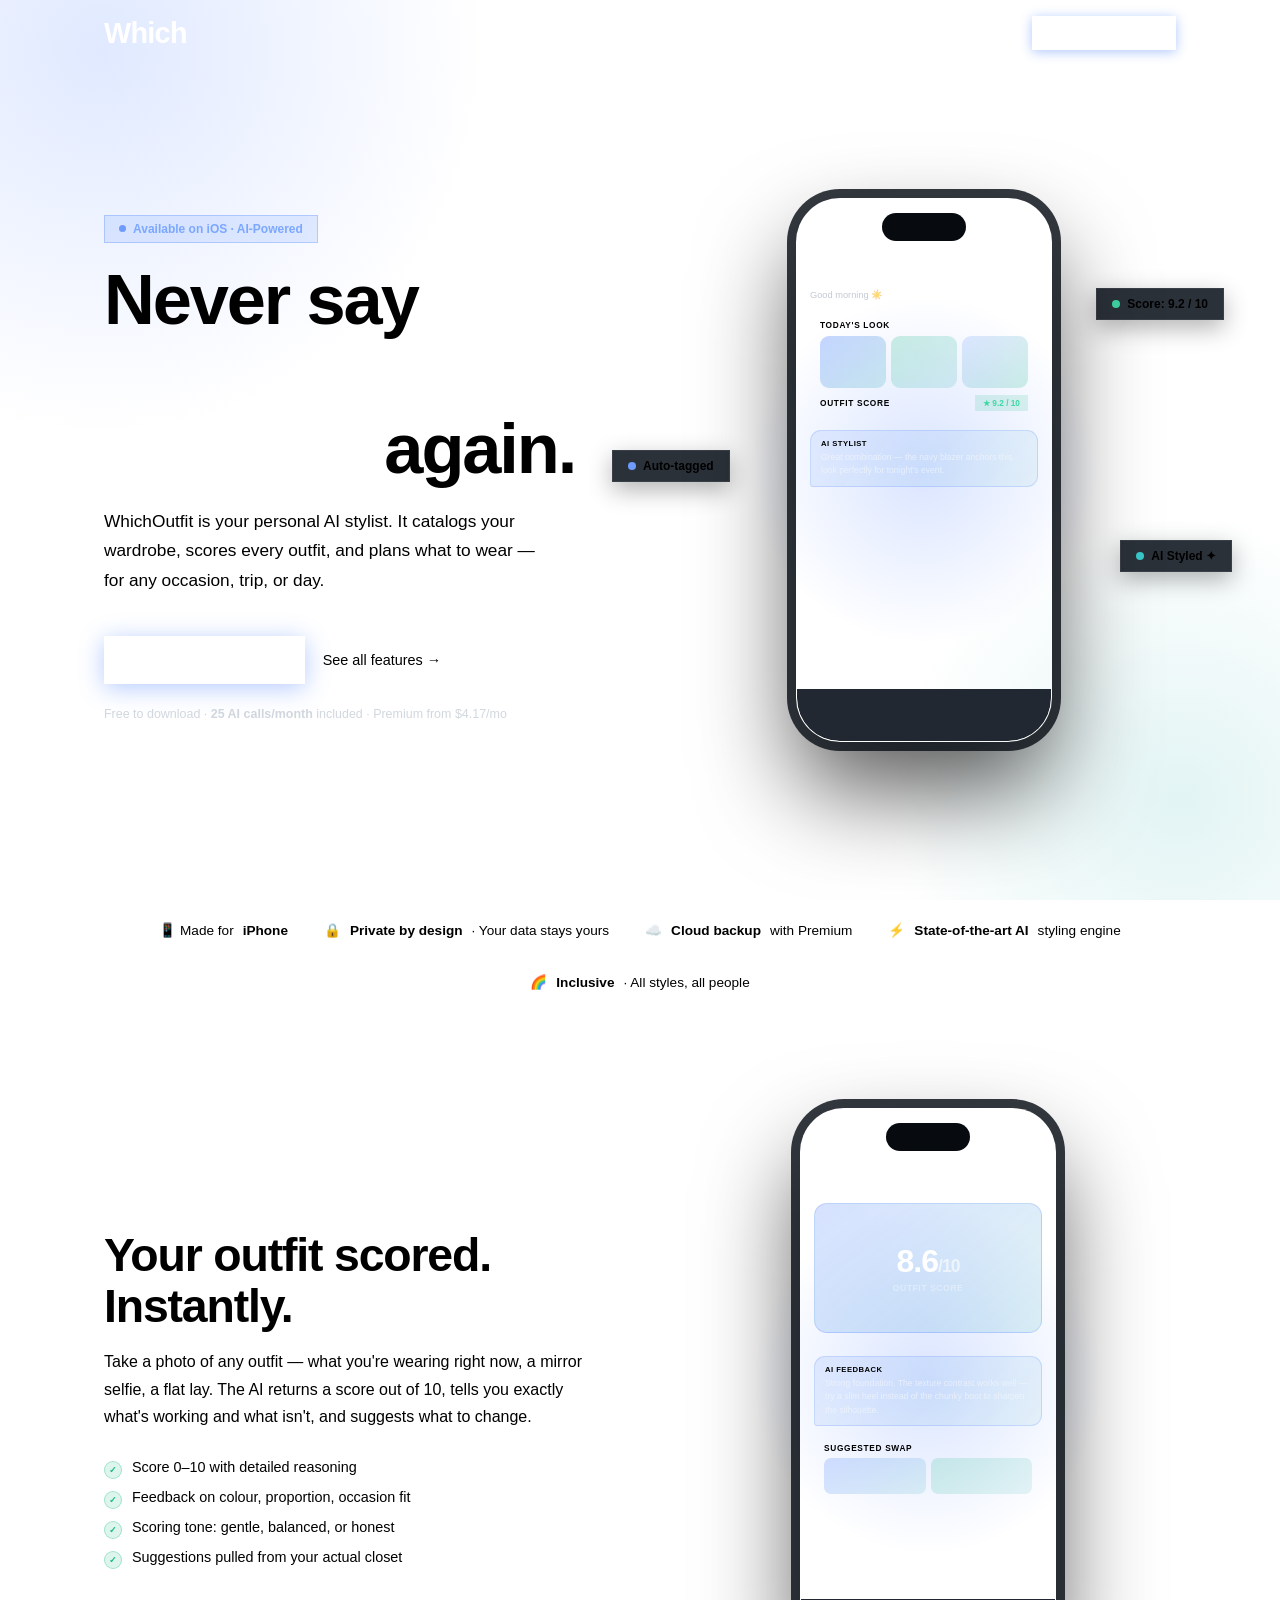
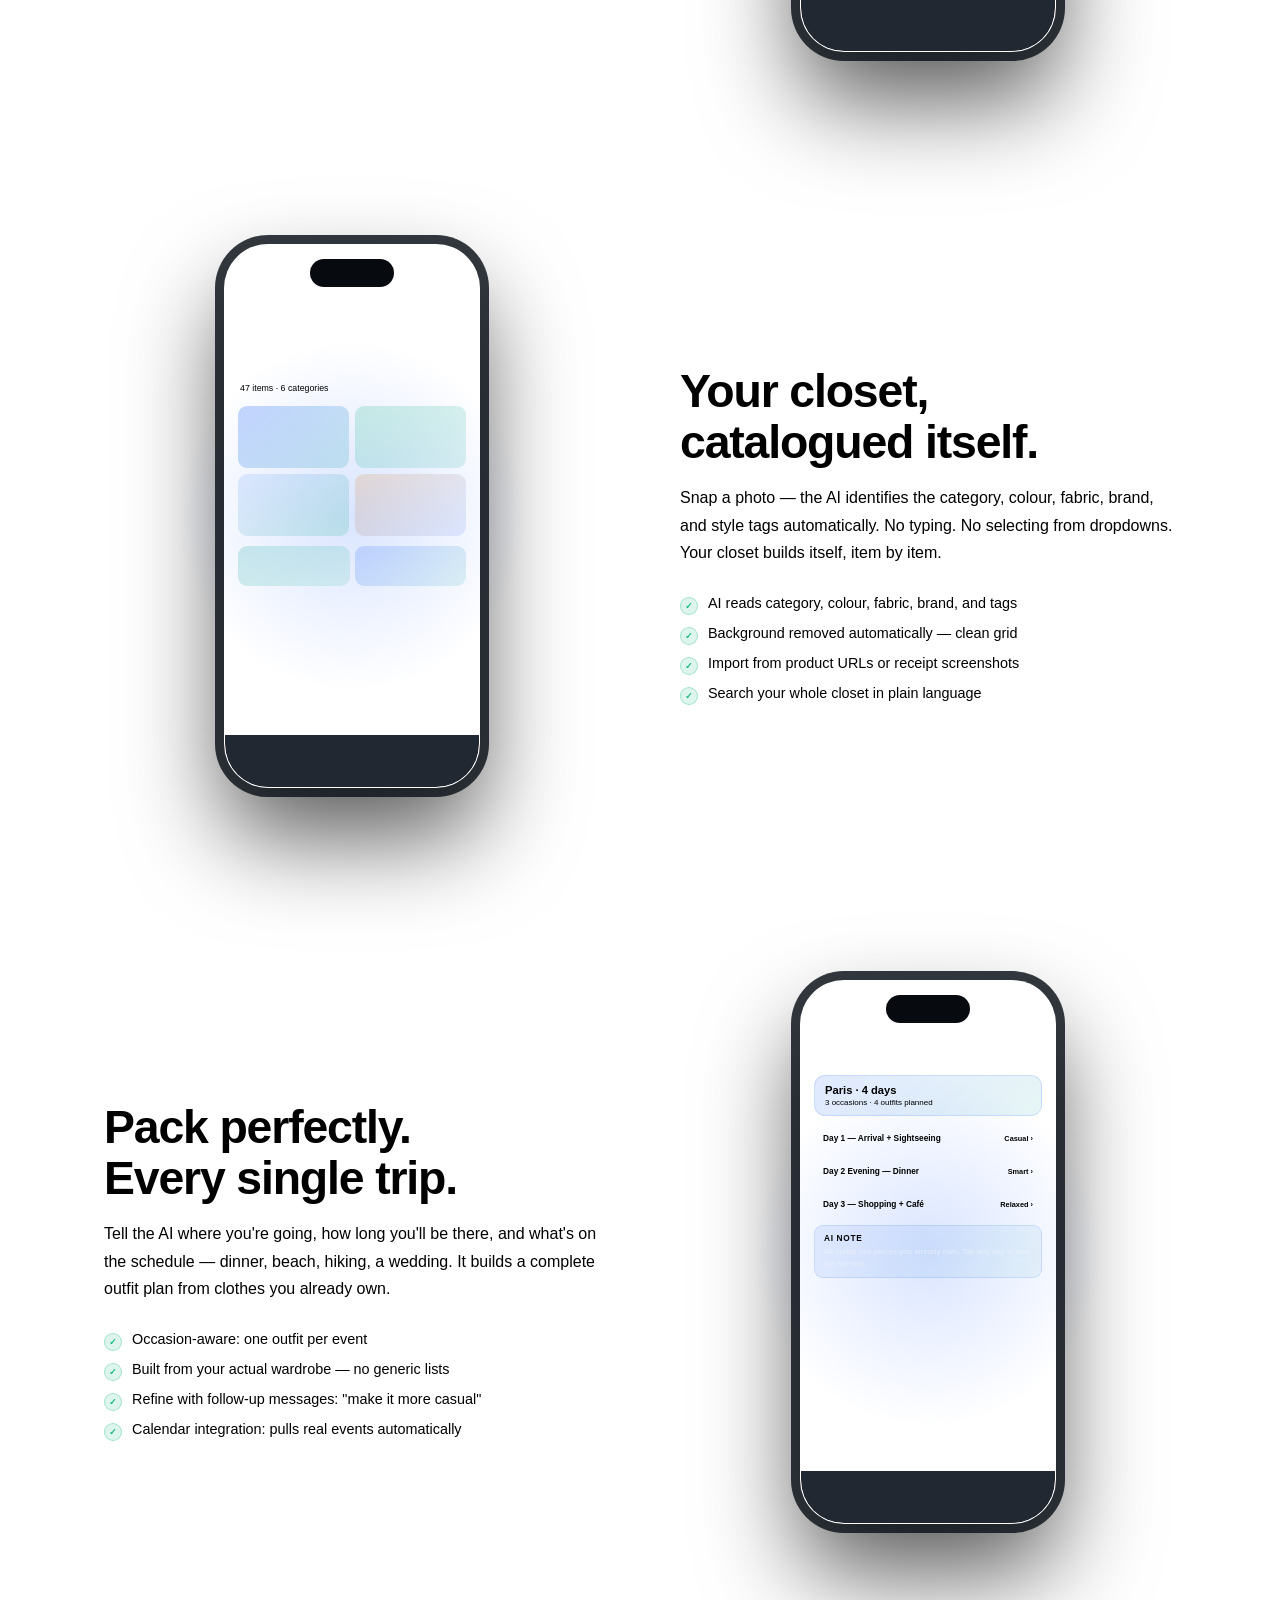
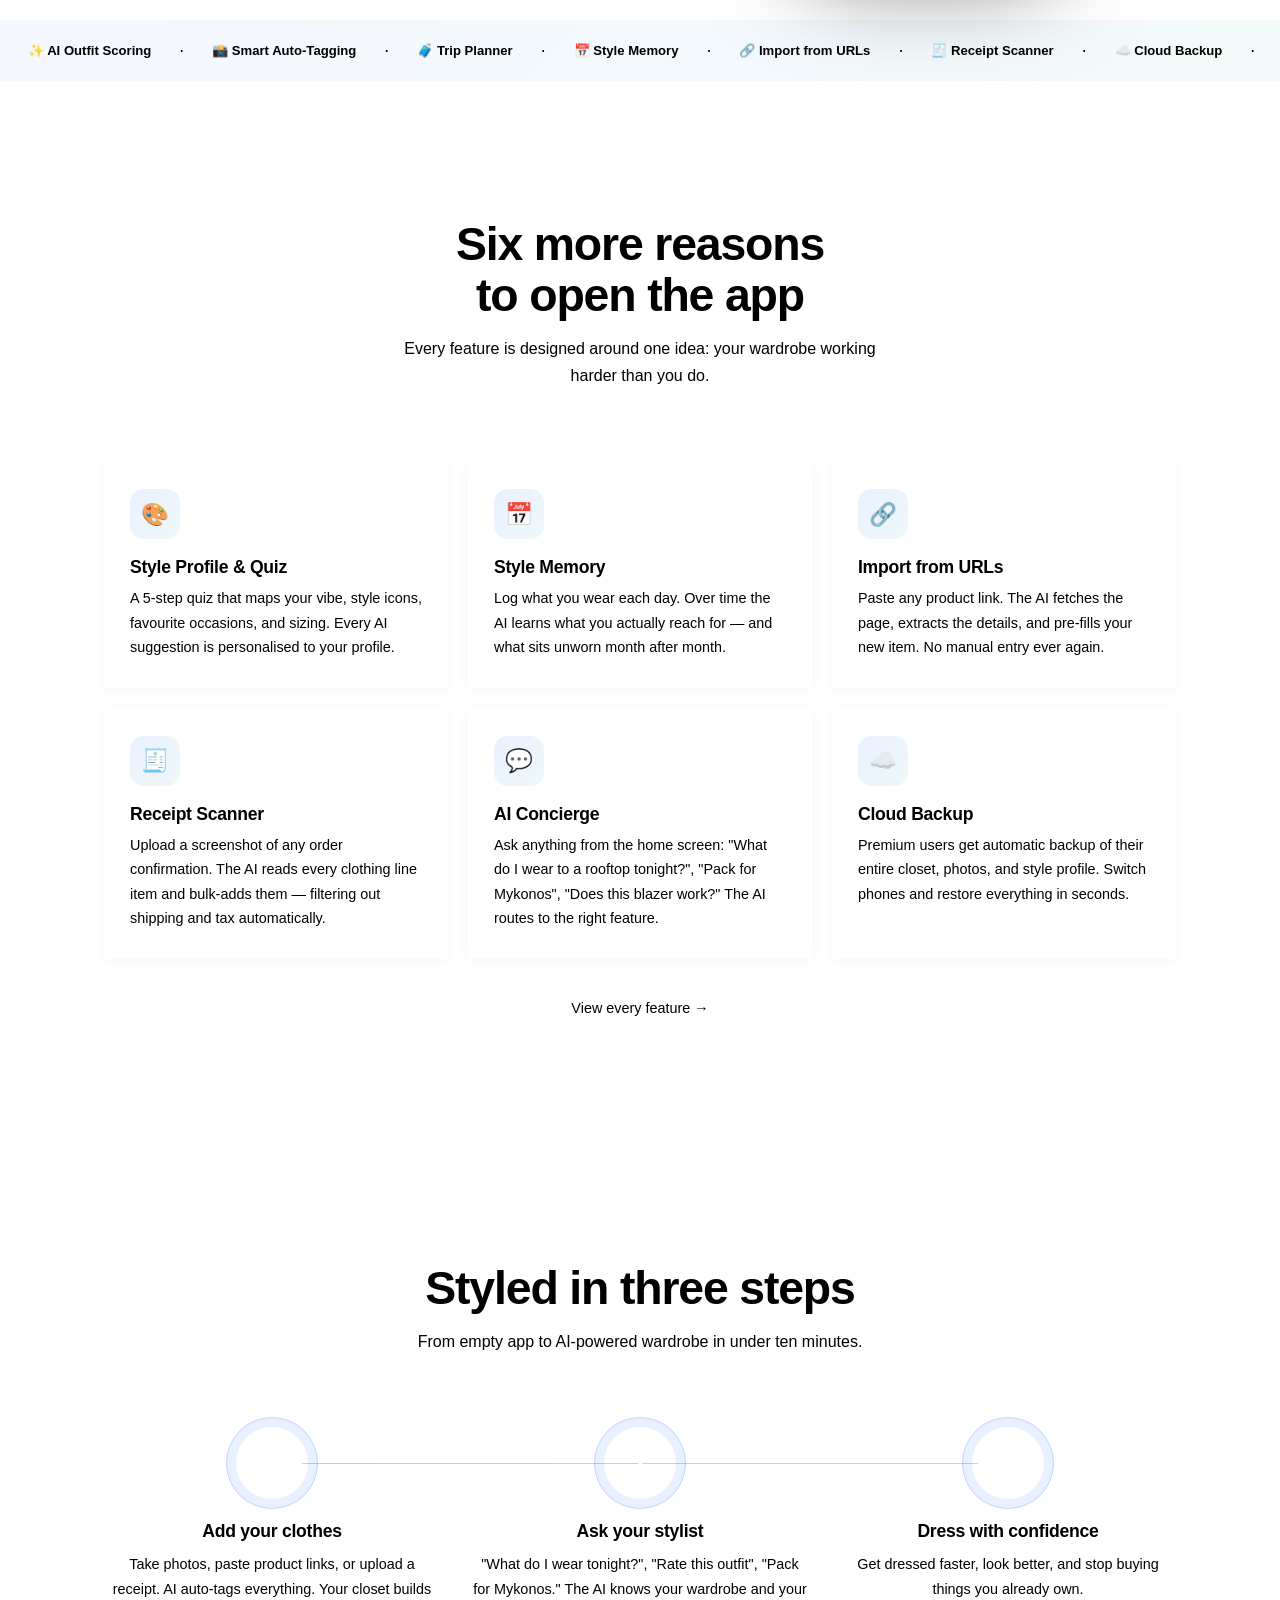
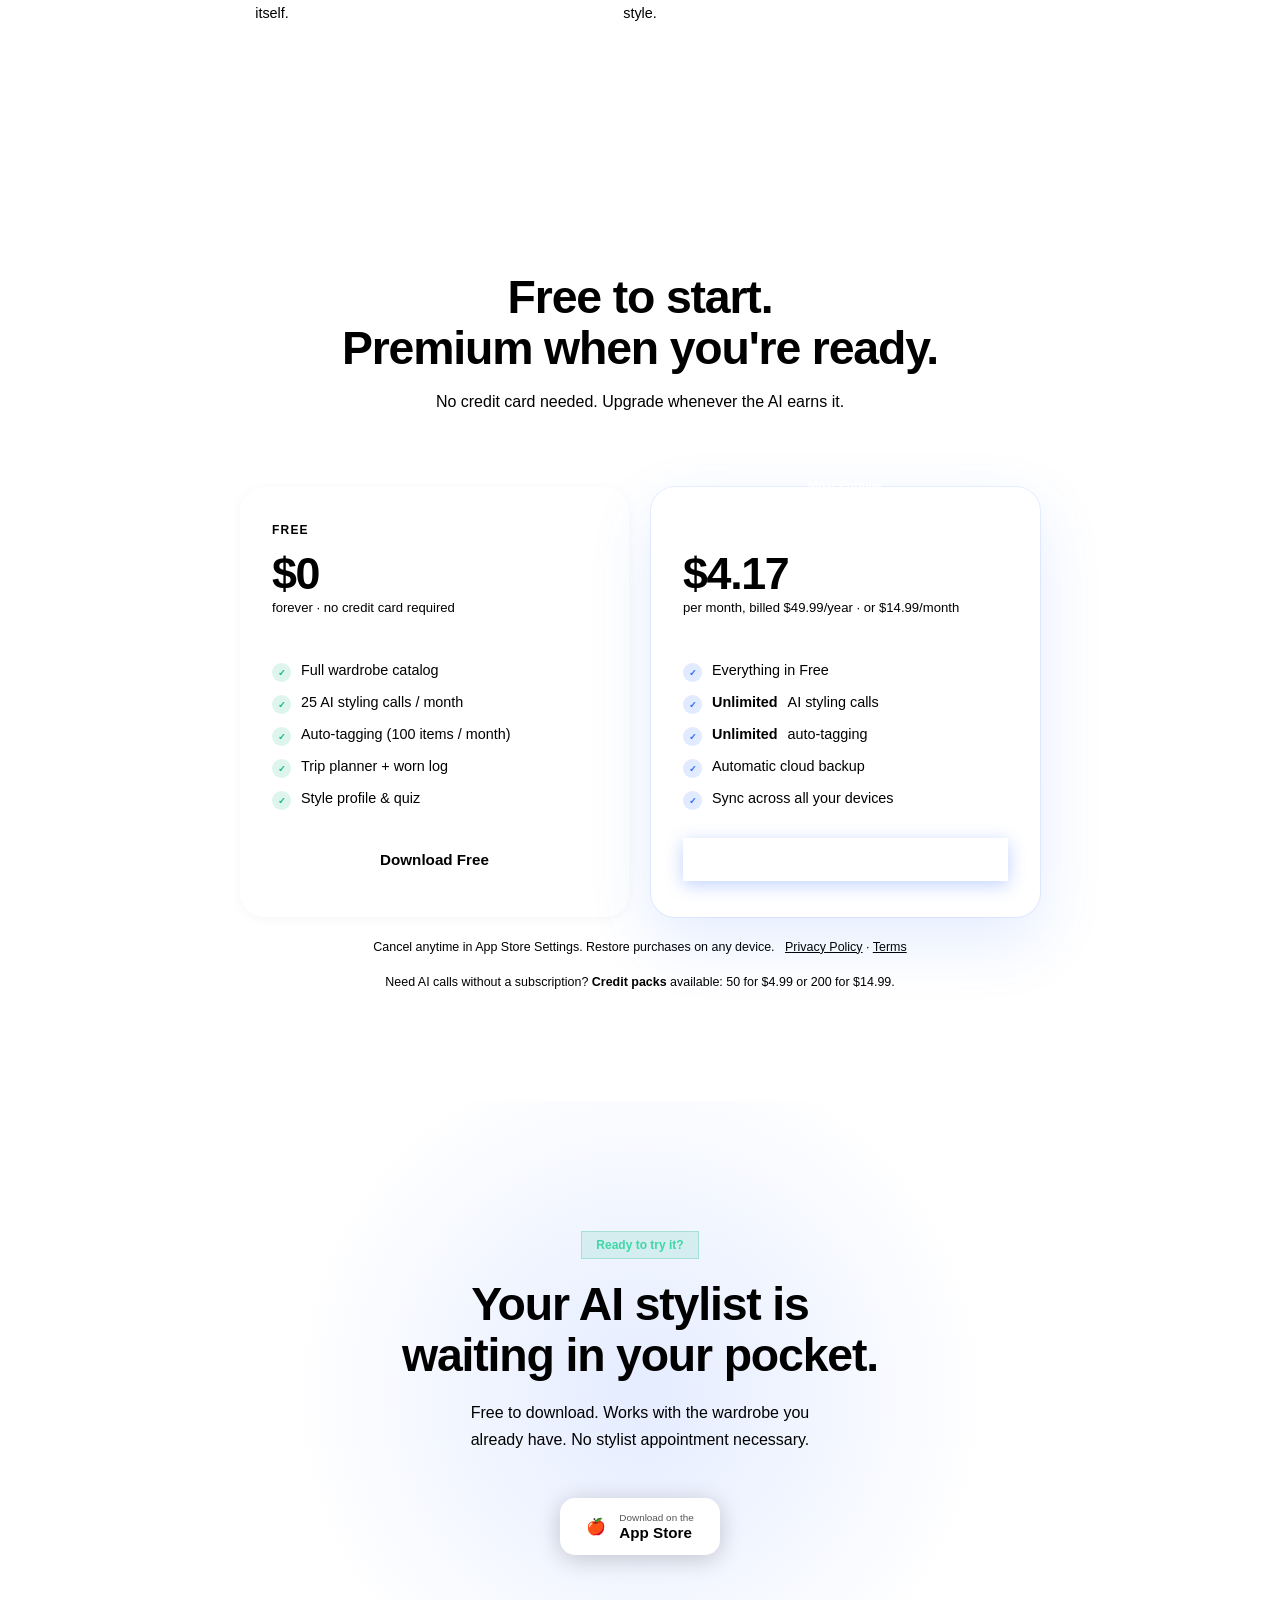
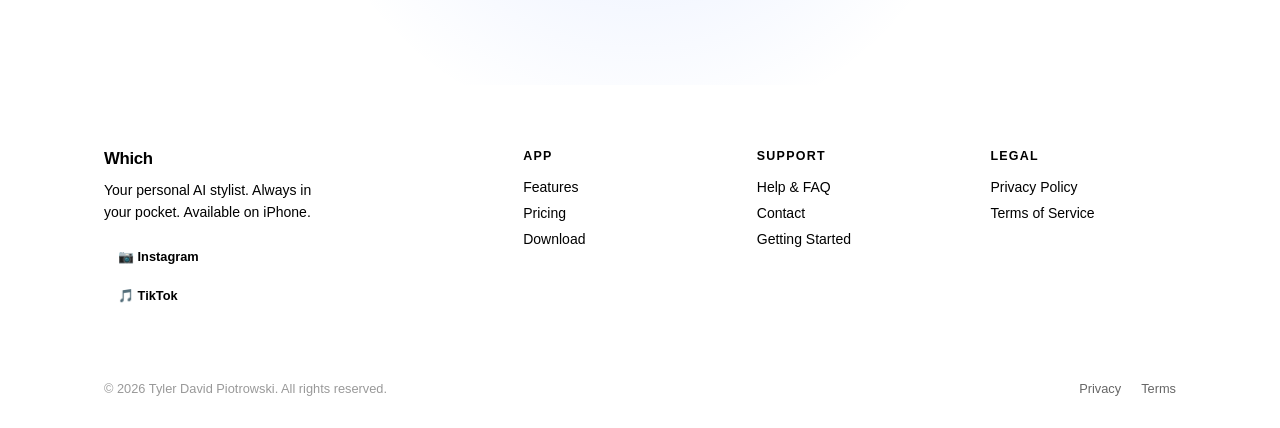
==== commit f1cd5281: "Update index.html" ====
--- a/index.html
+++ b/index.html
@@ -9,6 +9,7 @@
   <meta property="og:description" content="AI outfit scoring, smart catalog, trip packing, and cloud backup. Free on iPhone.">
   <meta property="og:type" content="website">
   <meta name="twitter:card" content="summary_large_image">
+  <!-- TODO: <meta name="apple-itunes-app" content="app-id=YOUR_APP_ID"> -->
   <link rel="preconnect" href="https://fonts.googleapis.com">
   <link rel="preconnect" href="https://fonts.gstatic.com" crossorigin>
   <link href="https://fonts.googleapis.com/css2?family=Inter:wght@400;500;600;700;800;900&display=swap" rel="stylesheet">
@@ -48,6 +49,7 @@
           WhichOutfit is your personal AI stylist. It catalogs your wardrobe, scores every outfit, and plans what to wear — for any occasion, trip, or day.
         </p>
         <div class="hero-actions fade-up d3">
+          <!-- TODO: Replace # with App Store URL -->
           <a href="#download" class="btn btn-primary">
             <svg width="18" height="18" viewBox="0 0 24 24" fill="currentColor" aria-hidden="true"><path d="M18.71 19.5c-.83 1.24-1.71 2.45-3.05 2.47-1.34.03-1.77-.79-3.29-.79-1.53 0-2 .77-3.27.82-1.31.05-2.3-1.32-3.14-2.53C4.25 17 2.94 12.45 4.7 9.39c.87-1.52 2.43-2.48 4.12-2.51 1.28-.02 2.5.87 3.29.87.78 0 2.26-1.07 3.8-.91.65.03 2.47.26 3.64 1.98-.09.06-2.17 1.28-2.15 3.81.03 3.02 2.65 4.03 2.68 4.04-.03.07-.42 1.44-1.38 2.83M13 3.5c.73-.83 1.94-1.46 2.94-1.5.13 1.17-.34 2.35-1.04 3.19-.69.85-1.83 1.51-2.95 1.42-.15-1.15.41-2.35 1.05-3.11z"/></svg>
             Download Free
@@ -283,41 +285,150 @@
   </div>
 </section>
 
-<!-- ── PRICING SECTION ────────────────────────────────── -->
-<section class="section" id="pricing">
+<!-- ── MARQUEE ────────────────────────────────────────── -->
+<div class="marquee-wrap" aria-hidden="true">
+  <div class="marquee-track">
+    <span class="marquee-item">✨ AI Outfit Scoring</span><span class="marquee-sep">·</span>
+    <span class="marquee-item">📸 Smart Auto-Tagging</span><span class="marquee-sep">·</span>
+    <span class="marquee-item">🧳 Trip Planner</span><span class="marquee-sep">·</span>
+    <span class="marquee-item">📅 Style Memory</span><span class="marquee-sep">·</span>
+    <span class="marquee-item">🔗 Import from URLs</span><span class="marquee-sep">·</span>
+    <span class="marquee-item">🧾 Receipt Scanner</span><span class="marquee-sep">·</span>
+    <span class="marquee-item">☁️ Cloud Backup</span><span class="marquee-sep">·</span>
+    <span class="marquee-item">🎨 Style Profile & Quiz</span><span class="marquee-sep">·</span>
+    <span class="marquee-item">📆 Calendar-Aware Planning</span><span class="marquee-sep">·</span>
+    <span class="marquee-item">✨ AI Outfit Scoring</span><span class="marquee-sep">·</span>
+    <span class="marquee-item">📸 Smart Auto-Tagging</span><span class="marquee-sep">·</span>
+    <span class="marquee-item">🧳 Trip Planner</span><span class="marquee-sep">·</span>
+    <span class="marquee-item">📅 Style Memory</span><span class="marquee-sep">·</span>
+    <span class="marquee-item">🔗 Import from URLs</span><span class="marquee-sep">·</span>
+    <span class="marquee-item">🧾 Receipt Scanner</span><span class="marquee-sep">·</span>
+    <span class="marquee-item">☁️ Cloud Backup</span><span class="marquee-sep">·</span>
+    <span class="marquee-item">🎨 Style Profile & Quiz</span><span class="marquee-sep">·</span>
+    <span class="marquee-item">📆 Calendar-Aware Planning</span><span class="marquee-sep">·</span>
+  </div>
+</div>
+
+<!-- ── FEATURE GRID ───────────────────────────────────── -->
+<section class="section section-surface">
   <div class="container">
     <div class="section-head">
-      <span class="eyebrow eyebrow-grad">Pricing</span>
-      <h2>Simple, transparent pricing.</h2>
-      <p>Upgrade to unlock full features, or start for free.</p>
+      <span class="eyebrow eyebrow-grad fade-up">All features</span>
+      <h2 class="fade-up d1">Six more reasons<br>to open the app</h2>
+      <p class="fade-up d2">Every feature is designed around one idea: your wardrobe working harder than you do.</p>
+    </div>
+    <div class="feat-grid">
+      <div class="card fade-up">
+        <div class="card-icon">🎨</div>
+        <h3>Style Profile & Quiz</h3>
+        <p>A 5-step quiz that maps your vibe, style icons, favourite occasions, and sizing. Every AI suggestion is personalised to your profile.</p>
+      </div>
+      <div class="card fade-up d1">
+        <div class="card-icon">📅</div>
+        <h3>Style Memory</h3>
+        <p>Log what you wear each day. Over time the AI learns what you actually reach for — and what sits unworn month after month.</p>
+      </div>
+      <div class="card fade-up d2">
+        <div class="card-icon">🔗</div>
+        <h3>Import from URLs</h3>
+        <p>Paste any product link. The AI fetches the page, extracts the details, and pre-fills your new item. No manual entry ever again.</p>
+      </div>
+      <div class="card fade-up">
+        <div class="card-icon">🧾</div>
+        <h3>Receipt Scanner</h3>
+        <p>Upload a screenshot of any order confirmation. The AI reads every clothing line item and bulk-adds them — filtering out shipping and tax automatically.</p>
+      </div>
+      <div class="card fade-up d1">
+        <div class="card-icon">💬</div>
+        <h3>AI Concierge</h3>
+        <p>Ask anything from the home screen: "What do I wear to a rooftop tonight?", "Pack for Mykonos", "Does this blazer work?" The AI routes to the right feature.</p>
+      </div>
+      <div class="card fade-up d2">
+        <div class="card-icon">☁️</div>
+        <h3>Cloud Backup</h3>
+        <p>Premium users get automatic backup of their entire closet, photos, and style profile. Switch phones and restore everything in seconds.</p>
+      </div>
+    </div>
+    <div style="text-align:center;margin-top:40px" class="fade-up">
+      <a href="features.html" class="btn btn-ghost" style="color:var(--text2)">View every feature →</a>
+    </div>
+  </div>
+</section>
+
+<!-- ── HOW IT WORKS ───────────────────────────────────── -->
+<section class="section section-dark">
+  <div class="container">
+    <div class="section-head">
+      <span class="eyebrow fade-up" style="color:var(--teal-l)">Simple to start</span>
+      <h2 class="fade-up d1">Styled in three steps</h2>
+      <p class="fade-up d2">From empty app to AI-powered wardrobe in under ten minutes.</p>
+    </div>
+    <div class="steps">
+      <div class="step fade-up">
+        <div class="step-num">1</div>
+        <h3>Add your clothes</h3>
+        <p>Take photos, paste product links, or upload a receipt. AI auto-tags everything. Your closet builds itself.</p>
+      </div>
+      <div class="step fade-up d1">
+        <div class="step-num">2</div>
+        <h3>Ask your stylist</h3>
+        <p>"What do I wear tonight?", "Rate this outfit", "Pack for Mykonos." The AI knows your wardrobe and your style.</p>
+      </div>
+      <div class="step fade-up d2">
+        <div class="step-num">3</div>
+        <h3>Dress with confidence</h3>
+        <p>Get dressed faster, look better, and stop buying things you already own.</p>
+      </div>
+    </div>
+  </div>
+</section>
+
+<!-- ── PRICING ────────────────────────────────────────── -->
+<section class="section section-surface" id="pricing">
+  <div class="container">
+    <div class="section-head">
+      <span class="eyebrow eyebrow-grad fade-up">Simple pricing</span>
+      <h2 class="fade-up d1">Free to start.<br>Premium when you're ready.</h2>
+      <p class="fade-up d2">No credit card needed. Upgrade whenever the AI earns it.</p>
     </div>
     <div class="price-grid">
-      <div class="price-card">
+      <div class="price-card fade-up">
         <div class="price-tier">Free</div>
         <div class="price-amount">$0</div>
-        <div class="price-per">Forever</div>
+        <div class="price-per">forever · no credit card required</div>
         <div class="price-div"></div>
-        <div class="price-feats">
-          <div class="price-feat"><span class="pfchk pfchk-g">✓</span>Unlimited closet storage</div>
-          <div class="price-feat"><span class="pfchk pfchk-g">✓</span>25 AI styling calls / mo</div>
-          <div class="price-feat"><span class="pfchk pfchk-g">✓</span>100 auto-tagging / mo</div>
-        </div>
-        <a href="#download" class="price-cta price-cta-free">Get Started</a>
-      </div>
-      <div class="price-card price-card-feat">
-        <span class="price-pop">Most Popular</span>
+        <ul class="price-feats">
+          <li class="price-feat"><span class="pfchk pfchk-g">✓</span>Full wardrobe catalog</li>
+          <li class="price-feat"><span class="pfchk pfchk-g">✓</span>25 AI styling calls / month</li>
+          <li class="price-feat"><span class="pfchk pfchk-g">✓</span>Auto-tagging (100 items / month)</li>
+          <li class="price-feat"><span class="pfchk pfchk-g">✓</span>Trip planner + worn log</li>
+          <li class="price-feat"><span class="pfchk pfchk-g">✓</span>Style profile & quiz</li>
+        </ul>
+        <a href="#download" class="price-cta price-cta-free">Download Free</a>
+      </div>
+      <div class="price-card price-card-feat fade-up d1">
+        <div class="price-pop">Most Popular</div>
         <div class="price-tier">Premium</div>
-        <div class="price-amount">$14.99</div>
-        <div class="price-per">per month</div>
+        <div class="price-amount">$4.17</div>
+        <div class="price-per">per month, billed $49.99/year · or $14.99/month</div>
         <div class="price-div"></div>
-        <div class="price-feats">
-          <div class="price-feat"><span class="pfchk pfchk-b">✓</span>Unlimited AI calls</div>
-          <div class="price-feat"><span class="pfchk pfchk-b">✓</span>Unlimited auto-tagging</div>
-          <div class="price-feat"><span class="pfchk pfchk-b">✓</span>Cloud backup & sync</div>
-        </div>
-        <a href="#download" class="price-cta price-cta-prem">Upgrade Now</a>
-      </div>
-    </div>
+        <ul class="price-feats">
+          <li class="price-feat"><span class="pfchk pfchk-b">✓</span>Everything in Free</li>
+          <li class="price-feat"><span class="pfchk pfchk-b">✓</span><strong>Unlimited</strong> AI styling calls</li>
+          <li class="price-feat"><span class="pfchk pfchk-b">✓</span><strong>Unlimited</strong> auto-tagging</li>
+          <li class="price-feat"><span class="pfchk pfchk-b">✓</span>Automatic cloud backup</li>
+          <li class="price-feat"><span class="pfchk pfchk-b">✓</span>Sync across all your devices</li>
+        </ul>
+        <a href="#download" class="price-cta price-cta-prem">Get Premium</a>
+      </div>
+    </div>
+    <p class="price-note">
+      Cancel anytime in App Store Settings. Restore purchases on any device. &nbsp;
+      <a href="privacy.html">Privacy Policy</a> · <a href="terms.html">Terms</a>
+    </p>
+    <p style="text-align:center;margin-top:14px;font-size:.78rem;color:var(--text2)">
+      Need AI calls without a subscription? <strong>Credit packs</strong> available: 50 for $4.99 or 200 for $14.99.
+    </p>
   </div>
 </section>
 
@@ -328,10 +439,9 @@
     <h2 class="fade-up d1">Your AI stylist is<br>waiting in your pocket.</h2>
     <p class="fade-up d2">Free to download. Works with the wardrobe you already have. No stylist appointment necessary.</p>
     <div class="dl-ctas fade-up d3">
+      <!-- TODO: replace # with your App Store URL once approved -->
       <a href="#" class="btn btn-appstore">
-        <svg width="24" height="24" viewBox="0 0 24 24" fill="currentColor">
-            <path d="M18.71 19.5c-.83 1.24-1.71 2.45-3.05 2.47-1.34.03-1.77-.79-3.29-.79-1.53 0-2 .77-3.27.82-1.31.05-2.3-1.32-3.14-2.53C4.25 17 2.94 12.45 4.7 9.39c.87-1.52 2.43-2.48 4.12-2.51 1.28-.02 2.5.87 3.29.87.78 0 2.26-1.07 3.8-.91.65.03 2.47.26 3.64 1.98-.09.06-2.17 1.28-2.15 3.81.03 3.02 2.65 4.03 2.68 4.04-.03.07-.42 1.44-1.38 2.83M13 3.5c.73-.83 1.94-1.46 2.94-1.5.13 1.17-.34 2.35-1.04 3.19-.69.85-1.83 1.51-2.95 1.42-.15-1.15.41-2.35 1.05-3.11z"/>
-        </svg>
+        <span class="as-icon">🍎</span>
         <div class="as-text">
           <small>Download on the</small>
           <strong>App Store</strong>
@@ -349,14 +459,9 @@
         <a href="index.html" class="footer-logo">Which<span class="grad">Outfit</span></a>
         <p>Your personal AI stylist. Always in your pocket. Available on iPhone.</p>
         <div class="footer-social">
-          <a href="https://instagram.com" target="_blank" rel="noopener">
-            <svg width="16" height="16" viewBox="0 0 24 24" fill="currentColor"><path d="M12 2.163c3.204 0 3.584.012 4.85.07 1.172.054 1.874.262 2.428.477.65.252 1.115.553 1.602 1.04.487.487.788.952 1.04 1.602.215.554.423 1.256.477 2.428.058 1.266.07 1.646.07 4.85s-.012 3.584-.07 4.85c-.054 1.172-.262 1.874-.477 2.428-.252.65-.553 1.115-1.04 1.602-.487.487-.952.788-1.602 1.04-.554.215-1.256.423-2.428.477-1.266.058-1.646.07-4.85.07s-3.584-.012-4.85-.07c-1.172-.054-1.874-.262-2.428-.477-.65-.252-1.115-.553-1.602-1.04-.487-.487-.788-.952-1.04-1.602-.215-.554-.423-1.256-.477-2.428-.058-1.266-.07-1.646-.07-4.85s.012-3.584.07-4.85c.054-1.172.262-1.874.477-2.428.252-.65.553-1.115 1.04-1.602.487-.487.952-.788 1.602-1.04.554-.215 1.256-.423 2.428-.477 1.266-.058 1.646-.07 4.85-.07zm0 2.163c-3.136 0-3.512.012-4.748.067-1.07.05-1.65.234-2.038.384-.51.2-.876.44-1.26.824-.384.384-.624.75-.824 1.26-.15.388-.334.968-.384 2.038-.055 1.236-.067 1.612-.067 4.748s.012 3.512.067 4.748c.05 1.07.234 1.65.384 2.038.2.51.44.876.824 1.26.384.384.75.624 1.26.824.388.15.968.334 2.038.384 1.236.055 1.612.067 4.748.067s3.512-.012 4.748-.067c1.07-.05 1.65-.234 2.038-.384.51-.2.876-.44 1.26-.824.384-.384.624-.75.824-1.26.15-.388.334-.968.384-2.038.055-1.236.067-1.612.067-4.748s-.012-3.512-.067-4.748c-.05-1.07-.234-1.65-.384-2.038-.2-.51-.44-.876-.824-1.26-.384-.384-.75-.624-1.26-.824-.388-.15-.968-.334-2.038-.384-1.236-.055-1.612-.067-4.748-.067z"/></svg>
-            Instagram
-          </a>
-          <a href="https://tiktok.com" target="_blank" rel="noopener">
-            <svg width="16" height="16" viewBox="0 0 24 24" fill="currentColor"><path d="M12.525.02c1.31-.02 2.61-.01 3.91-.02.08 1.53.63 3.09 1.75 4.17 1.12 1.11 2.7 1.62 4.24 1.79v4.03c-1.44-.05-2.89-.35-4.2-.97-.57-.26-1.1-.59-1.62-.93-.01 2.92.01 5.84-.02 8.75-.08 1.4-.54 2.79-1.35 3.94-1.31 1.92-3.58 3.17-5.91 3.21-1.43.08-2.86-.31-4.09-1.03-2.05-1.17-3.37-3.32-3.35-5.69.05-2.25 1.34-4.32 3.39-5.3 1.29-.61 2.67-.82 4.06-.78v4.16c-1.16-.04-2.26.46-2.96 1.32-.56.66-.8 1.52-.77 2.38.08 1.33.94 2.53 2.22 2.97 1.05.37 2.22.19 3.09-.48.96-.72 1.39-1.95 1.39-3.15V.02z"/></svg>
-            TikTok
-          </a>
+          <!-- TODO: Replace with real social handles -->
+          <a href="https://instagram.com" target="_blank" rel="noopener">📷 Instagram</a>
+          <a href="https://tiktok.com" target="_blank" rel="noopener">🎵 TikTok</a>
         </div>
       </div>
       <div class="footer-col">
@@ -368,20 +473,20 @@
       <div class="footer-col">
         <h4>Support</h4>
         <a href="support.html">Help & FAQ</a>
-        <a href="#contact">Contact</a>
-        <a href="#getting-started">Getting Started</a>
+        <a href="support.html#contact">Contact</a>
+        <a href="support.html#getting-started">Getting Started</a>
       </div>
       <div class="footer-col">
         <h4>Legal</h4>
-        <a href="privacy.html">Privacy Policy</a>
-        <a href="terms.html">Terms of Service</a>
+        <a href="https://tdpiotrowski3.github.io/MyClosetApp-legal/privacy.html" target="_blank" rel="noopener">Privacy Policy</a>
+        <a href="https://tdpiotrowski3.github.io/MyClosetApp-legal/terms.html" target="_blank" rel="noopener">Terms of Service</a>
       </div>
     </div>
     <div class="footer-bottom">
       <span class="footer-copy">© 2026 Tyler David Piotrowski. All rights reserved.</span>
       <div class="footer-legal">
-        <a href="privacy.html">Privacy</a>
-        <a href="terms.html">Terms</a>
+        <a href="https://tdpiotrowski3.github.io/MyClosetApp-legal/privacy.html" target="_blank" rel="noopener">Privacy</a>
+        <a href="https://tdpiotrowski3.github.io/MyClosetApp-legal/terms.html" target="_blank" rel="noopener">Terms</a>
       </div>
     </div>
   </div>
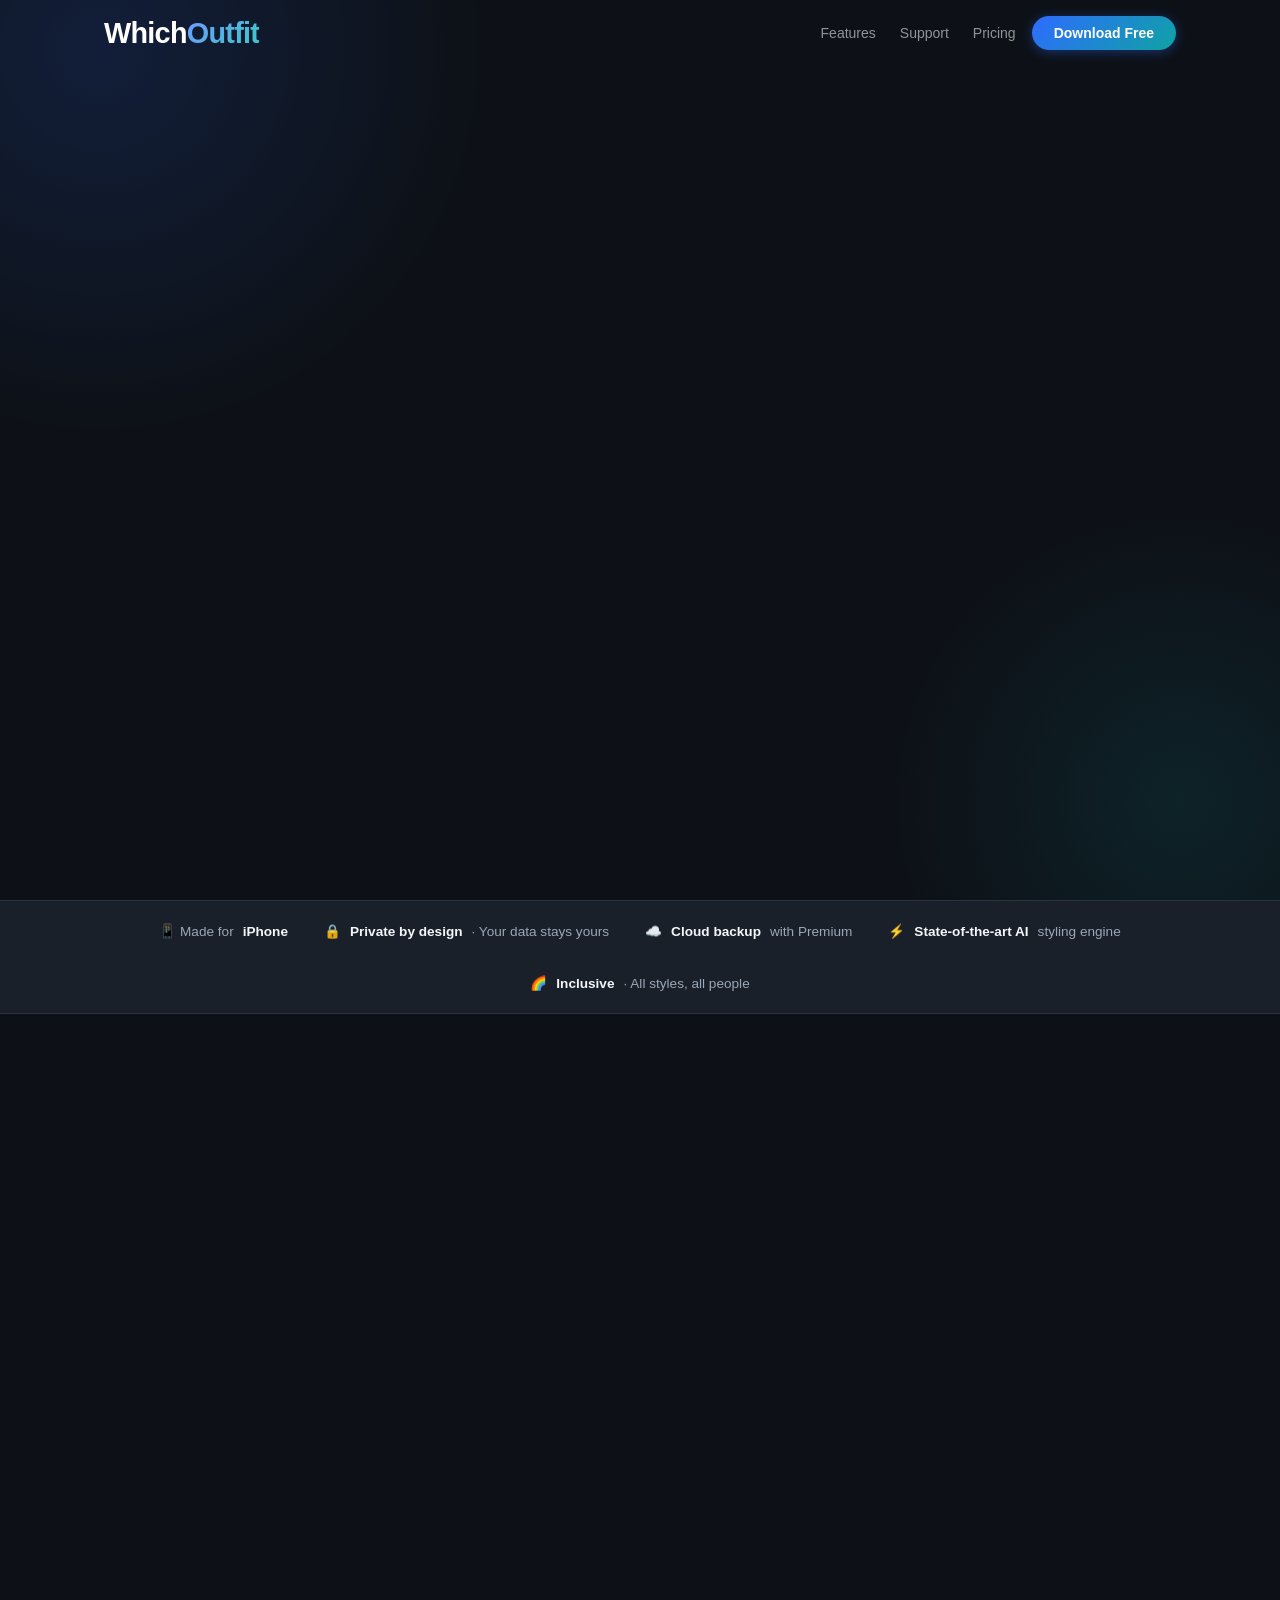
==== commit 8901058d: "Update index.html" ====
--- a/index.html
+++ b/index.html
@@ -9,7 +9,6 @@
   <meta property="og:description" content="AI outfit scoring, smart catalog, trip packing, and cloud backup. Free on iPhone.">
   <meta property="og:type" content="website">
   <meta name="twitter:card" content="summary_large_image">
-  <!-- TODO: <meta name="apple-itunes-app" content="app-id=YOUR_APP_ID"> -->
   <link rel="preconnect" href="https://fonts.googleapis.com">
   <link rel="preconnect" href="https://fonts.gstatic.com" crossorigin>
   <link href="https://fonts.googleapis.com/css2?family=Inter:wght@400;500;600;700;800;900&display=swap" rel="stylesheet">
@@ -17,10 +16,9 @@
 </head>
 <body>
 
-<!-- ── NAV ──────────────────────────────────────────── -->
 <nav class="nav" id="nav">
   <div class="nav-inner">
-    <a href="index.html" class="nav-logo">Which<span class="grad">Outfit</span></a>
+    <a href="index.html" class="nav-logo" style="font-size: 1.8rem; white-space: nowrap;">Which<span class="grad">Outfit</span></a>
     <ul class="nav-links">
       <li><a href="features.html">Features</a></li>
       <li><a href="support.html">Support</a></li>
@@ -33,7 +31,6 @@
   </div>
 </nav>
 
-<!-- ── HERO ─────────────────────────────────────────── -->
 <section class="hero">
   <div class="orb orb-1"></div>
   <div class="orb orb-2"></div>
@@ -49,7 +46,6 @@
           WhichOutfit is your personal AI stylist. It catalogs your wardrobe, scores every outfit, and plans what to wear — for any occasion, trip, or day.
         </p>
         <div class="hero-actions fade-up d3">
-          <!-- TODO: Replace # with App Store URL -->
           <a href="#download" class="btn btn-primary">
             <svg width="18" height="18" viewBox="0 0 24 24" fill="currentColor" aria-hidden="true"><path d="M18.71 19.5c-.83 1.24-1.71 2.45-3.05 2.47-1.34.03-1.77-.79-3.29-.79-1.53 0-2 .77-3.27.82-1.31.05-2.3-1.32-3.14-2.53C4.25 17 2.94 12.45 4.7 9.39c.87-1.52 2.43-2.48 4.12-2.51 1.28-.02 2.5.87 3.29.87.78 0 2.26-1.07 3.8-.91.65.03 2.47.26 3.64 1.98-.09.06-2.17 1.28-2.15 3.81.03 3.02 2.65 4.03 2.68 4.04-.03.07-.42 1.44-1.38 2.83M13 3.5c.73-.83 1.94-1.46 2.94-1.5.13 1.17-.34 2.35-1.04 3.19-.69.85-1.83 1.51-2.95 1.42-.15-1.15.41-2.35 1.05-3.11z"/></svg>
             Download Free
@@ -111,7 +107,6 @@
   </div>
 </section>
 
-<!-- ── TRUST ─────────────────────────────────────────── -->
 <div class="trust">
   <div class="container">
     <div class="trust-inner">
@@ -124,7 +119,6 @@
   </div>
 </div>
 
-<!-- ── SHOWCASE 1: AI SCORING ────────────────────────── -->
 <section class="showcase showcase-dark">
   <div class="container">
     <div class="showcase-grid">
@@ -154,344 +148,4 @@
                   <div style="font-size:.55rem;color:rgba(243,246,251,.5);margin-top:3px;letter-spacing:.05em;text-transform:uppercase;font-weight:600">Outfit Score</div>
                 </div>
               </div>
-              <div style="height:5px;background:var(--dark-m);border-radius:var(--r-pill);overflow:hidden"><div style="height:100%;width:86%;background:var(--grad);border-radius:var(--r-pill)"></div></div>
-              <div class="ph-bubble">
-                <div class="ph-bubble-from">AI Feedback</div>
-                <div class="ph-bubble-txt">Strong foundation. The texture contrast works well — try a slim heel instead of the chunky boot to sharpen the silhouette.</div>
-              </div>
-              <div style="background:var(--dark-s);border-radius:11px;padding:8px 10px;border:1px solid var(--dark-b)">
-                <div class="ph-lbl" style="margin-bottom:5px">Suggested swap</div>
-                <div style="display:flex;gap:5px">
-                  <div style="flex:1;height:36px;border-radius:7px;background:linear-gradient(140deg,rgba(46,107,255,.2),rgba(15,163,163,.12))"></div>
-                  <div style="flex:1;height:36px;border-radius:7px;background:linear-gradient(140deg,rgba(22,185,129,.18),rgba(15,163,163,.1))"></div>
-                </div>
-              </div>
-            </div>
-            <div class="ph-nav-bar">
-              <div class="ph-tab"></div>
-              <div class="ph-tab on"></div>
-              <div class="ph-tab"></div>
-            </div>
-          </div>
-        </div>
-      </div>
-    </div>
-  </div>
-</section>
-
-<!-- ── SHOWCASE 2: SMART CATALOG ─────────────────────── -->
-<section class="showcase section-surface">
-  <div class="container">
-    <div class="showcase-grid showcase-flip">
-      <div class="showcase-copy">
-        <span class="eyebrow eyebrow-grad fade-up">Smart Catalog</span>
-        <h2 class="fade-up d1" style="color:var(--text)">Your closet,<br>catalogued itself.</h2>
-        <p class="fade-up d2" style="color:var(--text2)">Snap a photo — the AI identifies the category, colour, fabric, brand, and style tags automatically. No typing. No selecting from dropdowns. Your closet builds itself, item by item.</p>
-        <div class="showcase-pts fade-up d3">
-          <div class="showcase-pt" style="color:var(--text2)"><span class="pt-chk">✓</span>AI reads category, colour, fabric, brand, and tags</div>
-          <div class="showcase-pt" style="color:var(--text2)"><span class="pt-chk">✓</span>Background removed automatically — clean grid</div>
-          <div class="showcase-pt" style="color:var(--text2)"><span class="pt-chk">✓</span>Import from product URLs or receipt screenshots</div>
-          <div class="showcase-pt" style="color:var(--text2)"><span class="pt-chk">✓</span>Search your whole closet in plain language</div>
-        </div>
-      </div>
-      <div class="phone-wrap fade-up d2">
-        <div class="phone-glow"></div>
-        <div class="phone phone-float">
-          <div class="phone-screen">
-            <div class="ph-header">
-              <span class="ph-wm">My Closet</span>
-              <div class="ph-av"></div>
-            </div>
-            <div class="ph-body">
-              <div class="ph-search"></div>
-              <div class="ph-count">47 items · 6 categories</div>
-              <div class="ph-grid">
-                <div class="ph-gi"></div>
-                <div class="ph-gi"></div>
-                <div class="ph-gi"></div>
-                <div class="ph-gi"></div>
-              </div>
-              <div style="display:flex;gap:5px;margin-top:1px">
-                <div style="flex:1;height:40px;border-radius:9px;background:linear-gradient(140deg,rgba(15,163,163,.2),rgba(22,185,129,.12))"></div>
-                <div style="flex:1;height:40px;border-radius:9px;background:linear-gradient(140deg,rgba(46,107,255,.2),rgba(15,163,163,.12))"></div>
-              </div>
-            </div>
-            <div class="ph-nav-bar">
-              <div class="ph-tab on"></div>
-              <div class="ph-tab"></div>
-              <div class="ph-tab"></div>
-            </div>
-          </div>
-        </div>
-      </div>
-    </div>
-  </div>
-</section>
-
-<!-- ── SHOWCASE 3: TRIP PLANNER ──────────────────────── -->
-<section class="showcase showcase-dark">
-  <div class="container">
-    <div class="showcase-grid">
-      <div class="showcase-copy">
-        <span class="eyebrow eyebrow-grad fade-up">Trip Planner</span>
-        <h2 class="fade-up d1">Pack perfectly.<br>Every single trip.</h2>
-        <p class="fade-up d2">Tell the AI where you're going, how long you'll be there, and what's on the schedule — dinner, beach, hiking, a wedding. It builds a complete outfit plan from clothes you already own.</p>
-        <div class="showcase-pts fade-up d3">
-          <div class="showcase-pt"><span class="pt-chk">✓</span>Occasion-aware: one outfit per event</div>
-          <div class="showcase-pt"><span class="pt-chk">✓</span>Built from your actual wardrobe — no generic lists</div>
-          <div class="showcase-pt"><span class="pt-chk">✓</span>Refine with follow-up messages: "make it more casual"</div>
-          <div class="showcase-pt"><span class="pt-chk">✓</span>Calendar integration: pulls real events automatically</div>
-        </div>
-      </div>
-      <div class="phone-wrap fade-up d2">
-        <div class="phone-glow"></div>
-        <div class="phone phone-float">
-          <div class="phone-screen">
-            <div class="ph-header">
-              <span class="ph-wm">Trip Planner</span>
-              <div class="ph-av"></div>
-            </div>
-            <div class="ph-body">
-              <div class="ph-trip-hdr">
-                <div class="ph-trip-dest">Paris · 4 days</div>
-                <div class="ph-trip-sub">3 occasions · 4 outfits planned</div>
-              </div>
-              <div class="ph-occ">
-                <span class="ph-occ-name">Day 1 — Arrival + Sightseeing</span>
-                <span class="ph-occ-tag">Casual ›</span>
-              </div>
-              <div class="ph-occ">
-                <span class="ph-occ-name">Day 2 Evening — Dinner</span>
-                <span class="ph-occ-tag">Smart ›</span>
-              </div>
-              <div class="ph-occ">
-                <span class="ph-occ-name">Day 3 — Shopping + Café</span>
-                <span class="ph-occ-tag">Relaxed ›</span>
-              </div>
-              <div style="background:linear-gradient(135deg,rgba(46,107,255,.1),rgba(15,163,163,.07));border:1px solid rgba(46,107,255,.14);border-radius:9px;padding:7px 9px">
-                <div class="ph-lbl" style="margin-bottom:3px">AI Note</div>
-                <div style="font-size:.5rem;color:rgba(243,246,251,.6);line-height:1.5">All outfits use pieces you already own. Tap any day to see the full look.</div>
-              </div>
-            </div>
-            <div class="ph-nav-bar">
-              <div class="ph-tab"></div>
-              <div class="ph-tab on"></div>
-              <div class="ph-tab"></div>
-            </div>
-          </div>
-        </div>
-      </div>
-    </div>
-  </div>
-</section>
-
-<!-- ── MARQUEE ────────────────────────────────────────── -->
-<div class="marquee-wrap" aria-hidden="true">
-  <div class="marquee-track">
-    <span class="marquee-item">✨ AI Outfit Scoring</span><span class="marquee-sep">·</span>
-    <span class="marquee-item">📸 Smart Auto-Tagging</span><span class="marquee-sep">·</span>
-    <span class="marquee-item">🧳 Trip Planner</span><span class="marquee-sep">·</span>
-    <span class="marquee-item">📅 Style Memory</span><span class="marquee-sep">·</span>
-    <span class="marquee-item">🔗 Import from URLs</span><span class="marquee-sep">·</span>
-    <span class="marquee-item">🧾 Receipt Scanner</span><span class="marquee-sep">·</span>
-    <span class="marquee-item">☁️ Cloud Backup</span><span class="marquee-sep">·</span>
-    <span class="marquee-item">🎨 Style Profile & Quiz</span><span class="marquee-sep">·</span>
-    <span class="marquee-item">📆 Calendar-Aware Planning</span><span class="marquee-sep">·</span>
-    <span class="marquee-item">✨ AI Outfit Scoring</span><span class="marquee-sep">·</span>
-    <span class="marquee-item">📸 Smart Auto-Tagging</span><span class="marquee-sep">·</span>
-    <span class="marquee-item">🧳 Trip Planner</span><span class="marquee-sep">·</span>
-    <span class="marquee-item">📅 Style Memory</span><span class="marquee-sep">·</span>
-    <span class="marquee-item">🔗 Import from URLs</span><span class="marquee-sep">·</span>
-    <span class="marquee-item">🧾 Receipt Scanner</span><span class="marquee-sep">·</span>
-    <span class="marquee-item">☁️ Cloud Backup</span><span class="marquee-sep">·</span>
-    <span class="marquee-item">🎨 Style Profile & Quiz</span><span class="marquee-sep">·</span>
-    <span class="marquee-item">📆 Calendar-Aware Planning</span><span class="marquee-sep">·</span>
-  </div>
-</div>
-
-<!-- ── FEATURE GRID ───────────────────────────────────── -->
-<section class="section section-surface">
-  <div class="container">
-    <div class="section-head">
-      <span class="eyebrow eyebrow-grad fade-up">All features</span>
-      <h2 class="fade-up d1">Six more reasons<br>to open the app</h2>
-      <p class="fade-up d2">Every feature is designed around one idea: your wardrobe working harder than you do.</p>
-    </div>
-    <div class="feat-grid">
-      <div class="card fade-up">
-        <div class="card-icon">🎨</div>
-        <h3>Style Profile & Quiz</h3>
-        <p>A 5-step quiz that maps your vibe, style icons, favourite occasions, and sizing. Every AI suggestion is personalised to your profile.</p>
-      </div>
-      <div class="card fade-up d1">
-        <div class="card-icon">📅</div>
-        <h3>Style Memory</h3>
-        <p>Log what you wear each day. Over time the AI learns what you actually reach for — and what sits unworn month after month.</p>
-      </div>
-      <div class="card fade-up d2">
-        <div class="card-icon">🔗</div>
-        <h3>Import from URLs</h3>
-        <p>Paste any product link. The AI fetches the page, extracts the details, and pre-fills your new item. No manual entry ever again.</p>
-      </div>
-      <div class="card fade-up">
-        <div class="card-icon">🧾</div>
-        <h3>Receipt Scanner</h3>
-        <p>Upload a screenshot of any order confirmation. The AI reads every clothing line item and bulk-adds them — filtering out shipping and tax automatically.</p>
-      </div>
-      <div class="card fade-up d1">
-        <div class="card-icon">💬</div>
-        <h3>AI Concierge</h3>
-        <p>Ask anything from the home screen: "What do I wear to a rooftop tonight?", "Pack for Mykonos", "Does this blazer work?" The AI routes to the right feature.</p>
-      </div>
-      <div class="card fade-up d2">
-        <div class="card-icon">☁️</div>
-        <h3>Cloud Backup</h3>
-        <p>Premium users get automatic backup of their entire closet, photos, and style profile. Switch phones and restore everything in seconds.</p>
-      </div>
-    </div>
-    <div style="text-align:center;margin-top:40px" class="fade-up">
-      <a href="features.html" class="btn btn-ghost" style="color:var(--text2)">View every feature →</a>
-    </div>
-  </div>
-</section>
-
-<!-- ── HOW IT WORKS ───────────────────────────────────── -->
-<section class="section section-dark">
-  <div class="container">
-    <div class="section-head">
-      <span class="eyebrow fade-up" style="color:var(--teal-l)">Simple to start</span>
-      <h2 class="fade-up d1">Styled in three steps</h2>
-      <p class="fade-up d2">From empty app to AI-powered wardrobe in under ten minutes.</p>
-    </div>
-    <div class="steps">
-      <div class="step fade-up">
-        <div class="step-num">1</div>
-        <h3>Add your clothes</h3>
-        <p>Take photos, paste product links, or upload a receipt. AI auto-tags everything. Your closet builds itself.</p>
-      </div>
-      <div class="step fade-up d1">
-        <div class="step-num">2</div>
-        <h3>Ask your stylist</h3>
-        <p>"What do I wear tonight?", "Rate this outfit", "Pack for Mykonos." The AI knows your wardrobe and your style.</p>
-      </div>
-      <div class="step fade-up d2">
-        <div class="step-num">3</div>
-        <h3>Dress with confidence</h3>
-        <p>Get dressed faster, look better, and stop buying things you already own.</p>
-      </div>
-    </div>
-  </div>
-</section>
-
-<!-- ── PRICING ────────────────────────────────────────── -->
-<section class="section section-surface" id="pricing">
-  <div class="container">
-    <div class="section-head">
-      <span class="eyebrow eyebrow-grad fade-up">Simple pricing</span>
-      <h2 class="fade-up d1">Free to start.<br>Premium when you're ready.</h2>
-      <p class="fade-up d2">No credit card needed. Upgrade whenever the AI earns it.</p>
-    </div>
-    <div class="price-grid">
-      <div class="price-card fade-up">
-        <div class="price-tier">Free</div>
-        <div class="price-amount">$0</div>
-        <div class="price-per">forever · no credit card required</div>
-        <div class="price-div"></div>
-        <ul class="price-feats">
-          <li class="price-feat"><span class="pfchk pfchk-g">✓</span>Full wardrobe catalog</li>
-          <li class="price-feat"><span class="pfchk pfchk-g">✓</span>25 AI styling calls / month</li>
-          <li class="price-feat"><span class="pfchk pfchk-g">✓</span>Auto-tagging (100 items / month)</li>
-          <li class="price-feat"><span class="pfchk pfchk-g">✓</span>Trip planner + worn log</li>
-          <li class="price-feat"><span class="pfchk pfchk-g">✓</span>Style profile & quiz</li>
-        </ul>
-        <a href="#download" class="price-cta price-cta-free">Download Free</a>
-      </div>
-      <div class="price-card price-card-feat fade-up d1">
-        <div class="price-pop">Most Popular</div>
-        <div class="price-tier">Premium</div>
-        <div class="price-amount">$4.17</div>
-        <div class="price-per">per month, billed $49.99/year · or $14.99/month</div>
-        <div class="price-div"></div>
-        <ul class="price-feats">
-          <li class="price-feat"><span class="pfchk pfchk-b">✓</span>Everything in Free</li>
-          <li class="price-feat"><span class="pfchk pfchk-b">✓</span><strong>Unlimited</strong> AI styling calls</li>
-          <li class="price-feat"><span class="pfchk pfchk-b">✓</span><strong>Unlimited</strong> auto-tagging</li>
-          <li class="price-feat"><span class="pfchk pfchk-b">✓</span>Automatic cloud backup</li>
-          <li class="price-feat"><span class="pfchk pfchk-b">✓</span>Sync across all your devices</li>
-        </ul>
-        <a href="#download" class="price-cta price-cta-prem">Get Premium</a>
-      </div>
-    </div>
-    <p class="price-note">
-      Cancel anytime in App Store Settings. Restore purchases on any device. &nbsp;
-      <a href="privacy.html">Privacy Policy</a> · <a href="terms.html">Terms</a>
-    </p>
-    <p style="text-align:center;margin-top:14px;font-size:.78rem;color:var(--text2)">
-      Need AI calls without a subscription? <strong>Credit packs</strong> available: 50 for $4.99 or 200 for $14.99.
-    </p>
-  </div>
-</section>
-
-<!-- ── DOWNLOAD CTA ───────────────────────────────────── -->
-<section class="dl-section" id="download">
-  <div class="container">
-    <div class="badge badge-green fade-up" style="margin-bottom:20px">Ready to try it?</div>
-    <h2 class="fade-up d1">Your AI stylist is<br>waiting in your pocket.</h2>
-    <p class="fade-up d2">Free to download. Works with the wardrobe you already have. No stylist appointment necessary.</p>
-    <div class="dl-ctas fade-up d3">
-      <!-- TODO: replace # with your App Store URL once approved -->
-      <a href="#" class="btn btn-appstore">
-        <span class="as-icon">🍎</span>
-        <div class="as-text">
-          <small>Download on the</small>
-          <strong>App Store</strong>
-        </div>
-      </a>
-    </div>
-  </div>
-</section>
-
-<!-- ── FOOTER ─────────────────────────────────────────── -->
-<footer class="footer">
-  <div class="container">
-    <div class="footer-grid">
-      <div class="footer-brand">
-        <a href="index.html" class="footer-logo">Which<span class="grad">Outfit</span></a>
-        <p>Your personal AI stylist. Always in your pocket. Available on iPhone.</p>
-        <div class="footer-social">
-          <!-- TODO: Replace with real social handles -->
-          <a href="https://instagram.com" target="_blank" rel="noopener">📷 Instagram</a>
-          <a href="https://tiktok.com" target="_blank" rel="noopener">🎵 TikTok</a>
-        </div>
-      </div>
-      <div class="footer-col">
-        <h4>App</h4>
-        <a href="features.html">Features</a>
-        <a href="#pricing">Pricing</a>
-        <a href="#download">Download</a>
-      </div>
-      <div class="footer-col">
-        <h4>Support</h4>
-        <a href="support.html">Help & FAQ</a>
-        <a href="support.html#contact">Contact</a>
-        <a href="support.html#getting-started">Getting Started</a>
-      </div>
-      <div class="footer-col">
-        <h4>Legal</h4>
-        <a href="https://tdpiotrowski3.github.io/MyClosetApp-legal/privacy.html" target="_blank" rel="noopener">Privacy Policy</a>
-        <a href="https://tdpiotrowski3.github.io/MyClosetApp-legal/terms.html" target="_blank" rel="noopener">Terms of Service</a>
-      </div>
-    </div>
-    <div class="footer-bottom">
-      <span class="footer-copy">© 2026 Tyler David Piotrowski. All rights reserved.</span>
-      <div class="footer-legal">
-        <a href="https://tdpiotrowski3.github.io/MyClosetApp-legal/privacy.html" target="_blank" rel="noopener">Privacy</a>
-        <a href="https://tdpiotrowski3.github.io/MyClosetApp-legal/terms.html" target="_blank" rel="noopener">Terms</a>
-      </div>
-    </div>
-  </div>
-</footer>
-
-<script src="main.js"></script>
-</body>
-</html>
+              <div style="height:5px;background:var(--dark-m);border-radius:var(--r-pill);overflow:hidden"><div style="height:100%;width:86%;background:var(--
--- a/style.css
+++ b/style.css
@@ -1,4 +1,4 @@
-"""/* WhichOutfit — Shared Stylesheet */
+/* WhichOutfit — Shared Stylesheet */
 
 /* ── TOKENS ─────────────────────────────────────────── */
 :root {
@@ -57,8 +57,8 @@
 /* ── NAVIGATION ──────────────────────────────────────── */
 .nav{position:fixed;top:0;left:0;right:0;z-index:300;padding:16px 0;transition:background .3s,box-shadow .3s,backdrop-filter .3s}
 .nav.solid{background:rgba(13,17,23,.88);backdrop-filter:saturate(180%) blur(20px);-webkit-backdrop-filter:saturate(180%) blur(20px);box-shadow:0 1px 0 rgba(255,255,255,.06)}
-.nav-inner{display:flex;align-items:center;gap:20px;max-width:1120px;margin:0 auto;padding:0 24px}
-.nav-logo{font-size:1.8rem;font-weight:800;color:#fff;letter-spacing:-.025em;margin-right:auto;white-space:nowrap;flex-shrink:0}
+.nav-inner{display:flex;align-items:center;gap:16px;max-width:1120px;margin:0 auto;padding:0 24px}
+.nav-logo{font-size:1.1rem;font-weight:800;color:#fff;letter-spacing:-.025em;margin-right:auto;flex-shrink:0}
 .nav-links{display:flex;align-items:center;gap:24px}
 .nav-links a{color:rgba(255,255,255,.55);font-size:.875rem;font-weight:500;transition:color .2s}
 .nav-links a:hover,.nav-links a.active{color:#fff}
@@ -84,10 +84,9 @@
 .footer-grid{display:grid;grid-template-columns:2fr 1fr 1fr 1fr;gap:48px;margin-bottom:48px}
 .footer-logo{font-size:1.05rem;font-weight:800;color:var(--dark-t);letter-spacing:-.02em;display:block;margin-bottom:10px}
 .footer-brand p{font-size:.875rem;color:var(--dark-t2);max-width:220px;line-height:1.6;margin-bottom:20px}
-.footer-social{display:flex;gap:12px;flex-direction:column}
+.footer-social{display:flex;gap:12px}
 .footer-social a{display:inline-flex;align-items:center;gap:6px;padding:6px 14px;background:var(--dark-m);color:var(--dark-t2);font-size:.8rem;font-weight:600;border-radius:var(--r-pill);border:1px solid var(--dark-b);transition:color .2s,border-color .2s}
 .footer-social a:hover{color:var(--dark-t);border-color:var(--dark-t2)}
-.footer-social a svg{margin-right:6px;vertical-align:middle}
 .footer-col h4{color:var(--dark-t2);margin-bottom:16px}
 .footer-col a{display:block;color:var(--dark-t2);font-size:.875rem;margin-bottom:10px;transition:color .2s}
 .footer-col a:hover{color:var(--dark-t)}
@@ -112,7 +111,7 @@
 .btn-ghost:hover{color:var(--dark-t);transform:none}
 .btn-appstore{display:inline-flex;align-items:center;gap:13px;padding:14px 26px;background:#fff;border-radius:15px;box-shadow:0 4px 24px rgba(0,0,0,.2)}
 .btn-appstore:hover{box-shadow:0 12px 36px rgba(0,0,0,.3);transform:translateY(-3px);opacity:1}
-.btn-appstore svg{width:28px;height:28px}
+.as-icon{font-size:1.7rem;line-height:1}
 .as-text{text-align:left}
 .as-text small{display:block;font-size:.62rem;font-weight:500;color:#555;margin-bottom:1px}
 .as-text strong{display:block;font-size:.95rem;font-weight:800;color:#000}
@@ -364,4 +363,4 @@
 .feat-tag-blue{background:rgba(46,107,255,.1);color:var(--blue)}
 .feat-tag-green{background:rgba(22,185,129,.1);color:var(--green)}
 .feat-tag-teal{background:rgba(15,163,163,.1);color:var(--teal)}
-.feat-tag-gold{background:rgba(224,137,43,.1);color:#E0892B}"""
+.feat-tag-gold{background:rgba(224,137,43,.1);color:#E0892B}
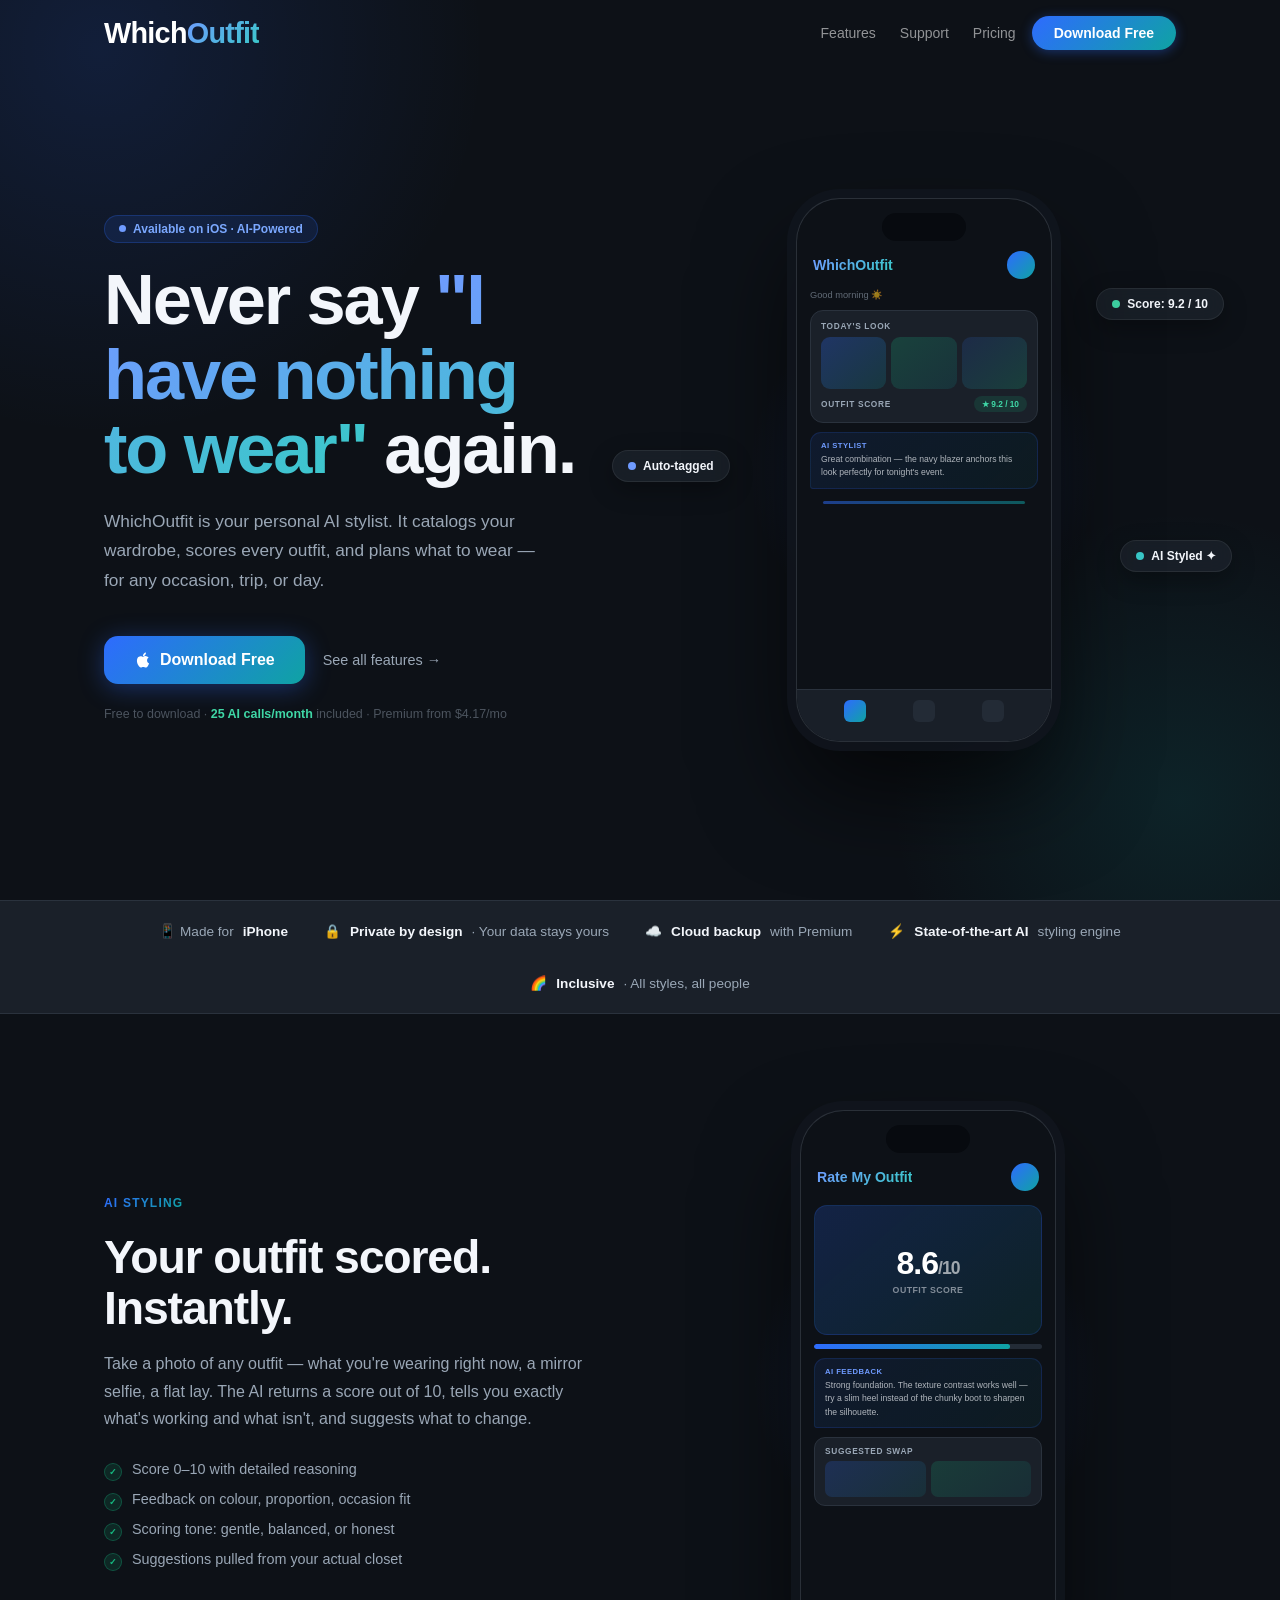
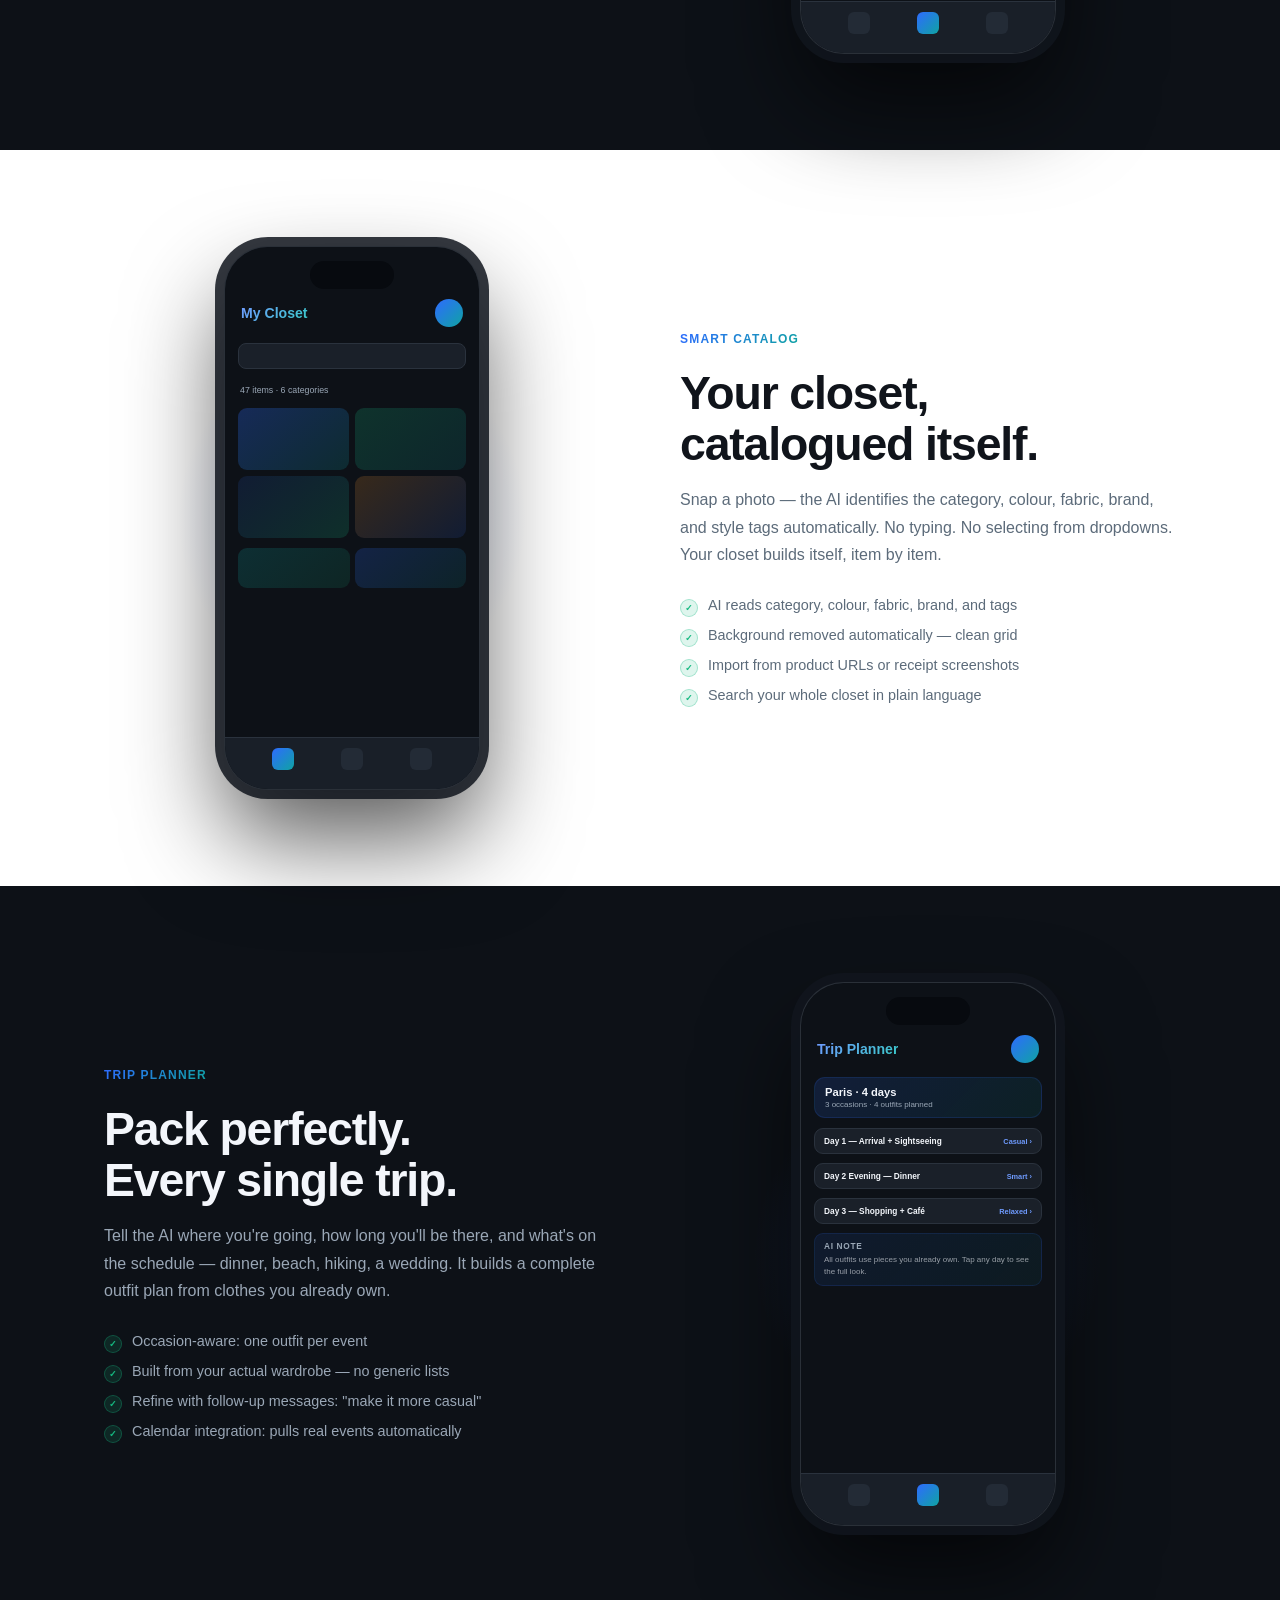
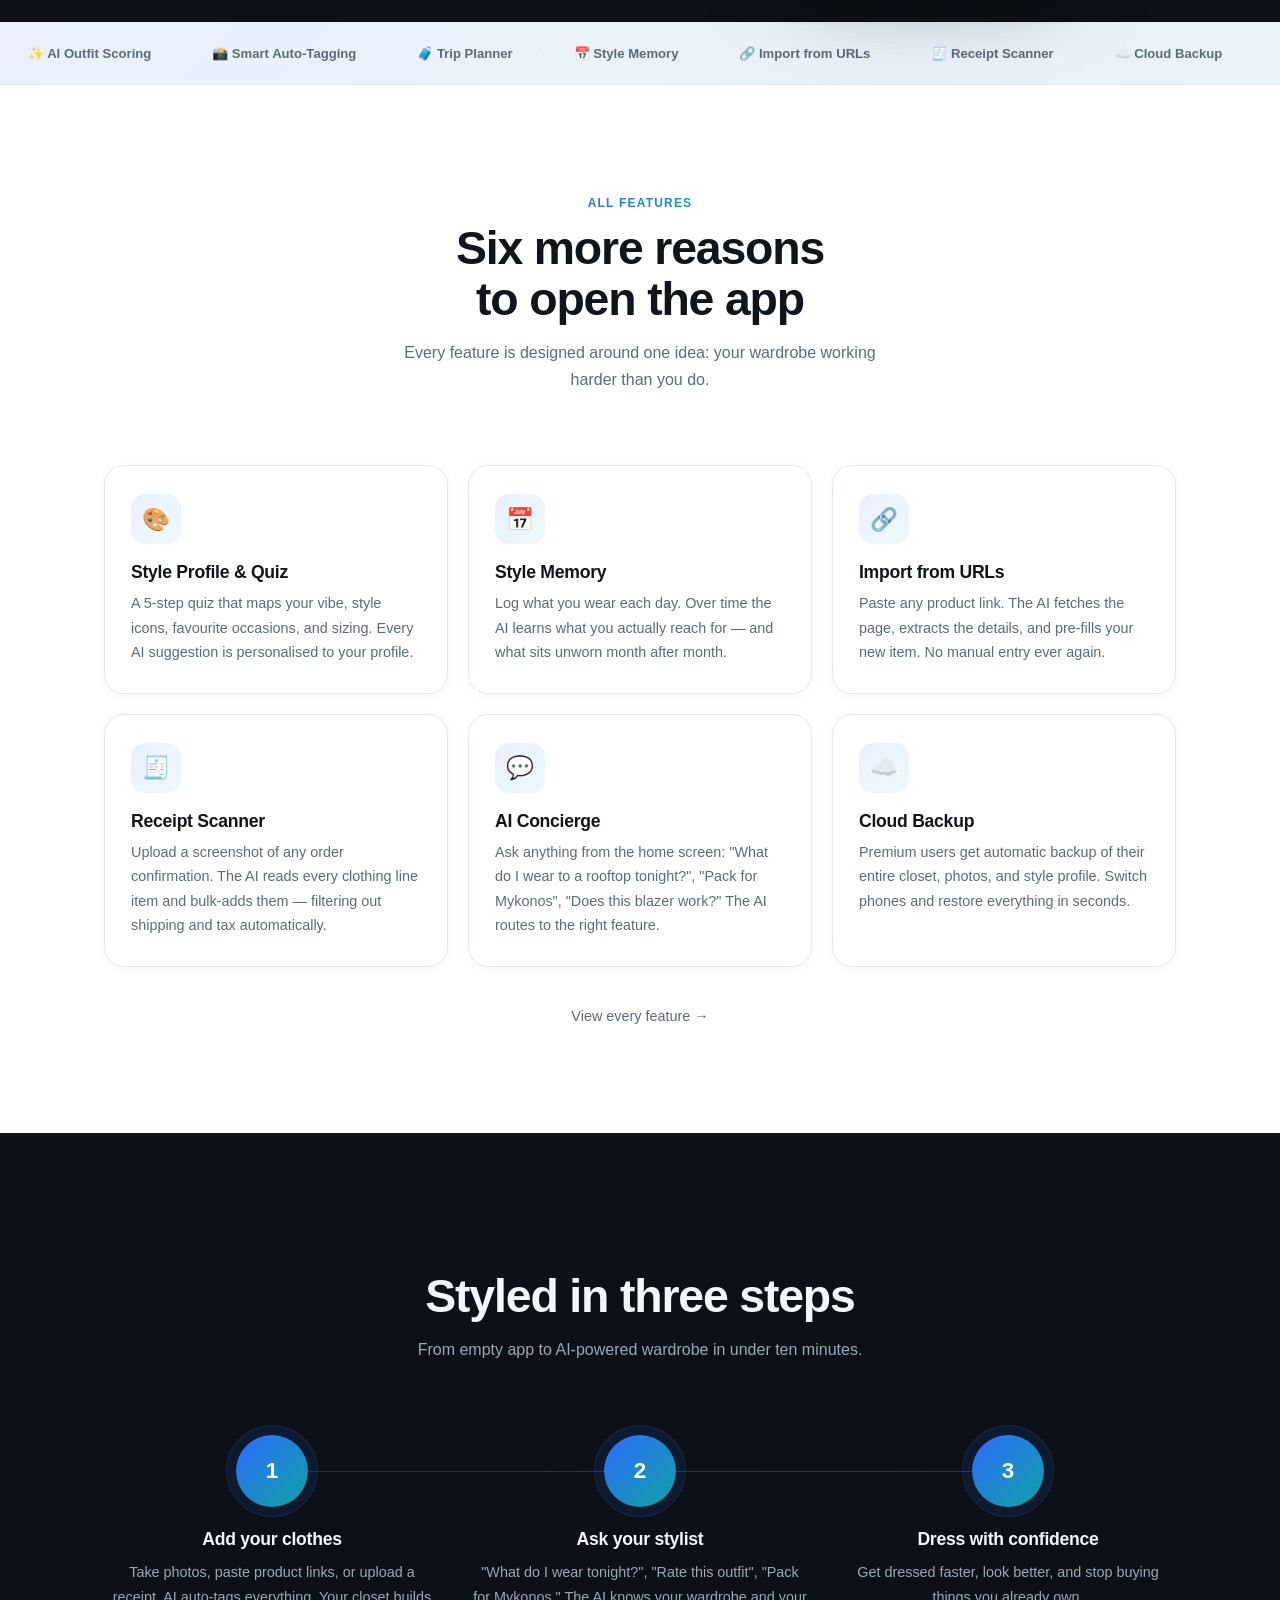
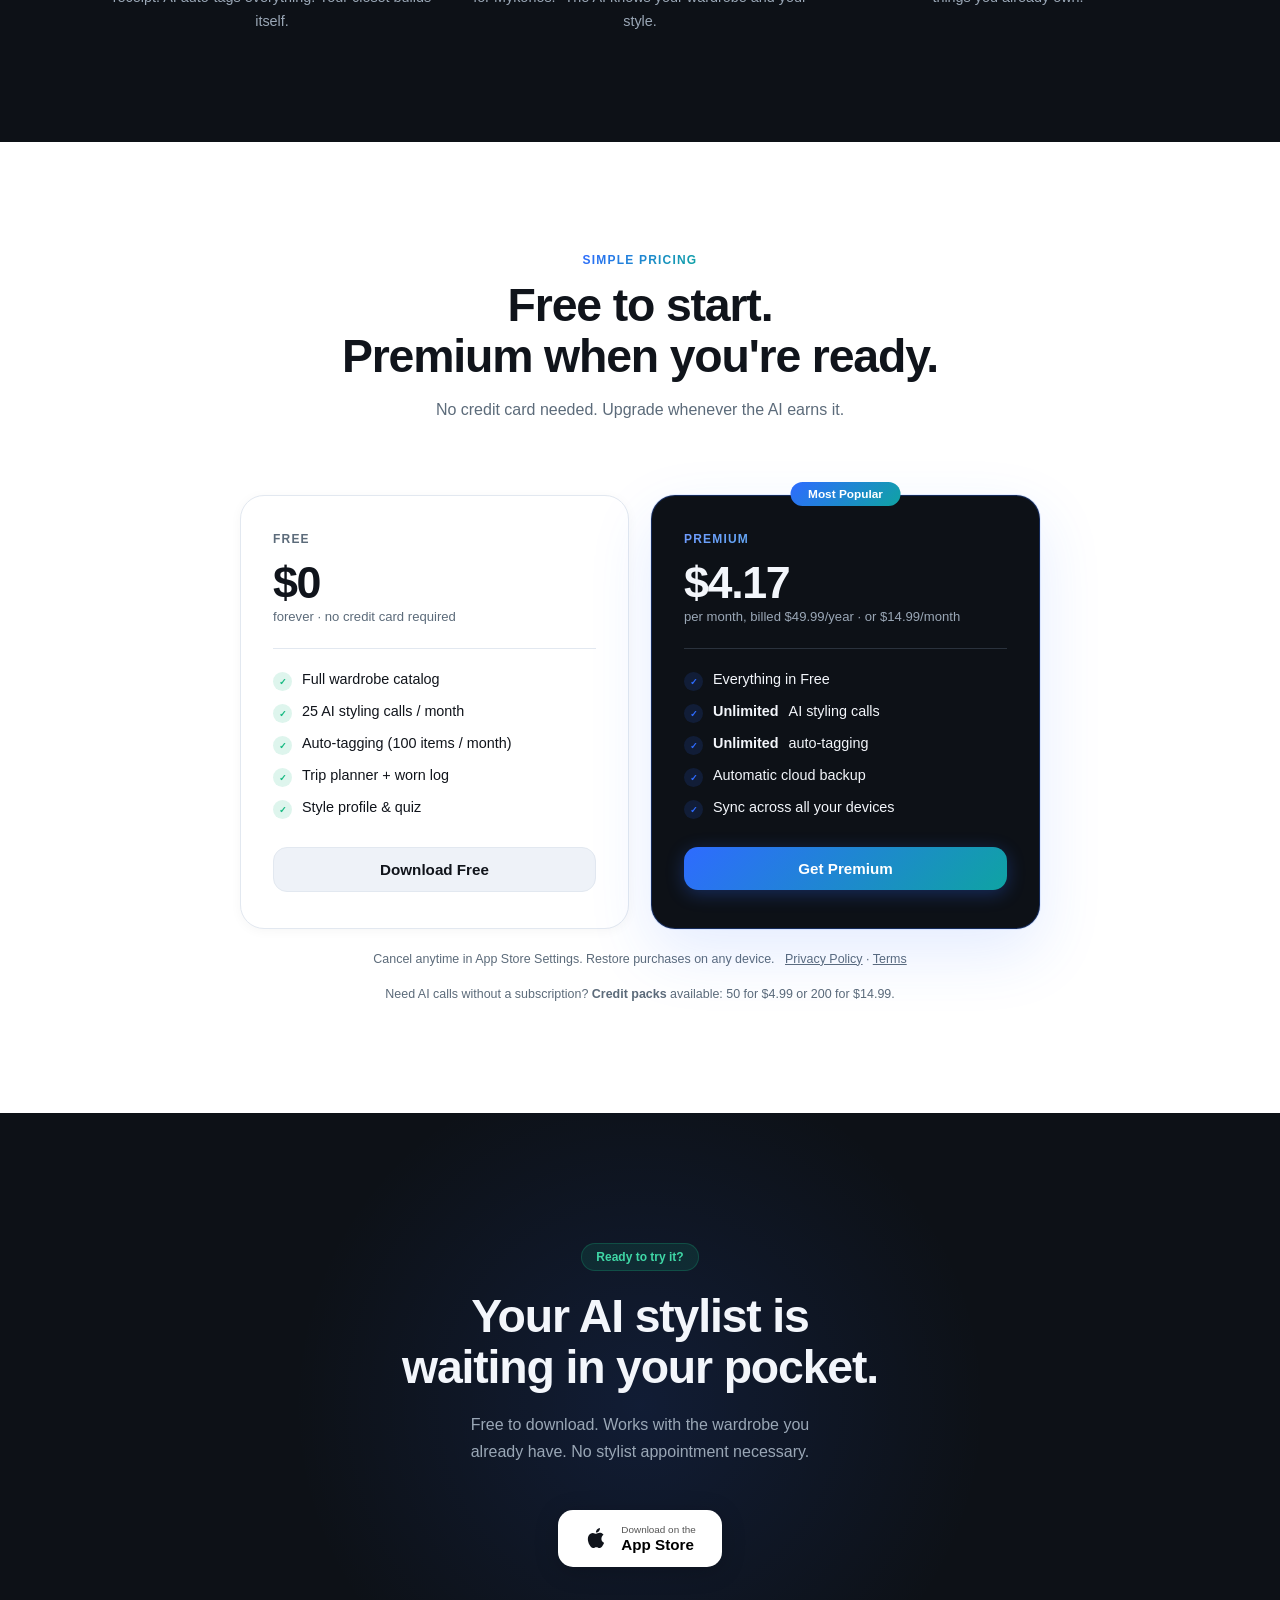
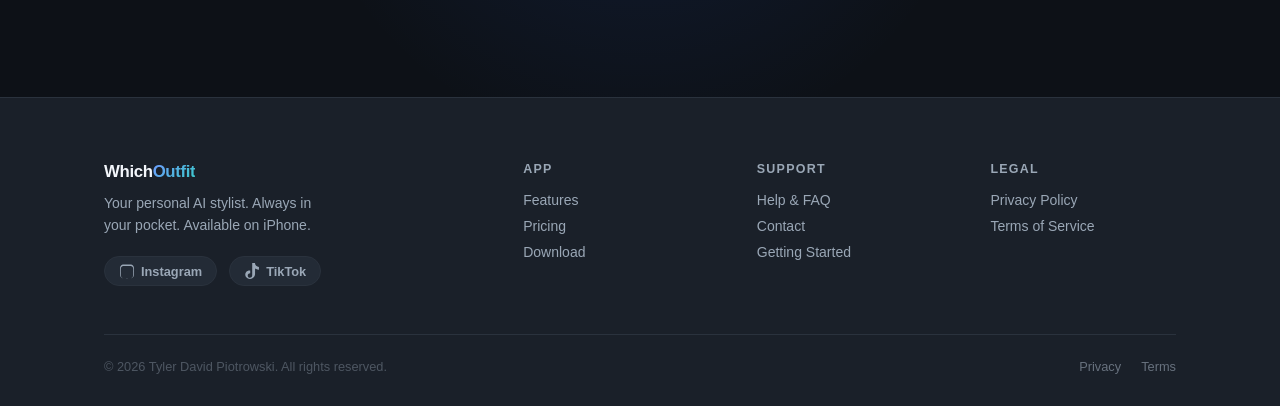
==== commit ad89f26e: "Polish: favicon, social/theme meta, focus states, custom scrollbar, reduced-motion Co-Authored-By: C" ====
--- a/index.html
+++ b/index.html
@@ -8,10 +8,14 @@
   <meta property="og:title" content="WhichOutfit — Your Personal AI Stylist">
   <meta property="og:description" content="AI outfit scoring, smart catalog, trip packing, and cloud backup. Free on iPhone.">
   <meta property="og:type" content="website">
+  <meta property="og:url" content="https://whichoutfit.app/">
+  <link rel="canonical" href="https://whichoutfit.app/">
   <meta name="twitter:card" content="summary_large_image">
   <link rel="preconnect" href="https://fonts.googleapis.com">
   <link rel="preconnect" href="https://fonts.gstatic.com" crossorigin>
   <link href="https://fonts.googleapis.com/css2?family=Inter:wght@400;500;600;700;800;900&display=swap" rel="stylesheet">
+  <meta name="theme-color" content="#0D1117">
+  <link rel="icon" type="image/svg+xml" href="favicon.svg">
   <link rel="stylesheet" href="style.css">
 </head>
 <body>
@@ -148,4 +152,342 @@
                   <div style="font-size:.55rem;color:rgba(243,246,251,.5);margin-top:3px;letter-spacing:.05em;text-transform:uppercase;font-weight:600">Outfit Score</div>
                 </div>
               </div>
-              <div style="height:5px;background:var(--dark-m);border-radius:var(--r-pill);overflow:hidden"><div style="height:100%;width:86%;background:var(--
+              <div style="height:5px;background:var(--dark-m);border-radius:var(--r-pill);overflow:hidden"><div style="height:100%;width:86%;background:var(--grad);border-radius:var(--r-pill)"></div></div>
+              <div class="ph-bubble">
+                <div class="ph-bubble-from">AI Feedback</div>
+                <div class="ph-bubble-txt">Strong foundation. The texture contrast works well — try a slim heel instead of the chunky boot to sharpen the silhouette.</div>
+              </div>
+              <div style="background:var(--dark-s);border-radius:11px;padding:8px 10px;border:1px solid var(--dark-b)">
+                <div class="ph-lbl" style="margin-bottom:5px">Suggested swap</div>
+                <div style="display:flex;gap:5px">
+                  <div style="flex:1;height:36px;border-radius:7px;background:linear-gradient(140deg,rgba(46,107,255,.2),rgba(15,163,163,.12))"></div>
+                  <div style="flex:1;height:36px;border-radius:7px;background:linear-gradient(140deg,rgba(22,185,129,.18),rgba(15,163,163,.1))"></div>
+                </div>
+              </div>
+            </div>
+            <div class="ph-nav-bar">
+              <div class="ph-tab"></div>
+              <div class="ph-tab on"></div>
+              <div class="ph-tab"></div>
+            </div>
+          </div>
+        </div>
+      </div>
+    </div>
+  </div>
+</section>
+
+<section class="showcase section-surface">
+  <div class="container">
+    <div class="showcase-grid showcase-flip">
+      <div class="showcase-copy">
+        <span class="eyebrow eyebrow-grad fade-up">Smart Catalog</span>
+        <h2 class="fade-up d1" style="color:var(--text)">Your closet,<br>catalogued itself.</h2>
+        <p class="fade-up d2" style="color:var(--text2)">Snap a photo — the AI identifies the category, colour, fabric, brand, and style tags automatically. No typing. No selecting from dropdowns. Your closet builds itself, item by item.</p>
+        <div class="showcase-pts fade-up d3">
+          <div class="showcase-pt" style="color:var(--text2)"><span class="pt-chk">✓</span>AI reads category, colour, fabric, brand, and tags</div>
+          <div class="showcase-pt" style="color:var(--text2)"><span class="pt-chk">✓</span>Background removed automatically — clean grid</div>
+          <div class="showcase-pt" style="color:var(--text2)"><span class="pt-chk">✓</span>Import from product URLs or receipt screenshots</div>
+          <div class="showcase-pt" style="color:var(--text2)"><span class="pt-chk">✓</span>Search your whole closet in plain language</div>
+        </div>
+      </div>
+      <div class="phone-wrap fade-up d2">
+        <div class="phone-glow"></div>
+        <div class="phone phone-float">
+          <div class="phone-screen">
+            <div class="ph-header">
+              <span class="ph-wm">My Closet</span>
+              <div class="ph-av"></div>
+            </div>
+            <div class="ph-body">
+              <div class="ph-search"></div>
+              <div class="ph-count">47 items · 6 categories</div>
+              <div class="ph-grid">
+                <div class="ph-gi"></div>
+                <div class="ph-gi"></div>
+                <div class="ph-gi"></div>
+                <div class="ph-gi"></div>
+              </div>
+              <div style="display:flex;gap:5px;margin-top:1px">
+                <div style="flex:1;height:40px;border-radius:9px;background:linear-gradient(140deg,rgba(15,163,163,.2),rgba(22,185,129,.12))"></div>
+                <div style="flex:1;height:40px;border-radius:9px;background:linear-gradient(140deg,rgba(46,107,255,.2),rgba(15,163,163,.12))"></div>
+              </div>
+            </div>
+            <div class="ph-nav-bar">
+              <div class="ph-tab on"></div>
+              <div class="ph-tab"></div>
+              <div class="ph-tab"></div>
+            </div>
+          </div>
+        </div>
+      </div>
+    </div>
+  </div>
+</section>
+
+<section class="showcase showcase-dark">
+  <div class="container">
+    <div class="showcase-grid">
+      <div class="showcase-copy">
+        <span class="eyebrow eyebrow-grad fade-up">Trip Planner</span>
+        <h2 class="fade-up d1">Pack perfectly.<br>Every single trip.</h2>
+        <p class="fade-up d2">Tell the AI where you're going, how long you'll be there, and what's on the schedule — dinner, beach, hiking, a wedding. It builds a complete outfit plan from clothes you already own.</p>
+        <div class="showcase-pts fade-up d3">
+          <div class="showcase-pt"><span class="pt-chk">✓</span>Occasion-aware: one outfit per event</div>
+          <div class="showcase-pt"><span class="pt-chk">✓</span>Built from your actual wardrobe — no generic lists</div>
+          <div class="showcase-pt"><span class="pt-chk">✓</span>Refine with follow-up messages: "make it more casual"</div>
+          <div class="showcase-pt"><span class="pt-chk">✓</span>Calendar integration: pulls real events automatically</div>
+        </div>
+      </div>
+      <div class="phone-wrap fade-up d2">
+        <div class="phone-glow"></div>
+        <div class="phone phone-float">
+          <div class="phone-screen">
+            <div class="ph-header">
+              <span class="ph-wm">Trip Planner</span>
+              <div class="ph-av"></div>
+            </div>
+            <div class="ph-body">
+              <div class="ph-trip-hdr">
+                <div class="ph-trip-dest">Paris · 4 days</div>
+                <div class="ph-trip-sub">3 occasions · 4 outfits planned</div>
+              </div>
+              <div class="ph-occ">
+                <span class="ph-occ-name">Day 1 — Arrival + Sightseeing</span>
+                <span class="ph-occ-tag">Casual ›</span>
+              </div>
+              <div class="ph-occ">
+                <span class="ph-occ-name">Day 2 Evening — Dinner</span>
+                <span class="ph-occ-tag">Smart ›</span>
+              </div>
+              <div class="ph-occ">
+                <span class="ph-occ-name">Day 3 — Shopping + Café</span>
+                <span class="ph-occ-tag">Relaxed ›</span>
+              </div>
+              <div style="background:linear-gradient(135deg,rgba(46,107,255,.1),rgba(15,163,163,.07));border:1px solid rgba(46,107,255,.14);border-radius:9px;padding:7px 9px">
+                <div class="ph-lbl" style="margin-bottom:3px">AI Note</div>
+                <div style="font-size:.5rem;color:rgba(243,246,251,.6);line-height:1.5">All outfits use pieces you already own. Tap any day to see the full look.</div>
+              </div>
+            </div>
+            <div class="ph-nav-bar">
+              <div class="ph-tab"></div>
+              <div class="ph-tab on"></div>
+              <div class="ph-tab"></div>
+            </div>
+          </div>
+        </div>
+      </div>
+    </div>
+  </div>
+</section>
+
+<div class="marquee-wrap" aria-hidden="true">
+  <div class="marquee-track">
+    <span class="marquee-item">✨ AI Outfit Scoring</span><span class="marquee-sep">·</span>
+    <span class="marquee-item">📸 Smart Auto-Tagging</span><span class="marquee-sep">·</span>
+    <span class="marquee-item">🧳 Trip Planner</span><span class="marquee-sep">·</span>
+    <span class="marquee-item">📅 Style Memory</span><span class="marquee-sep">·</span>
+    <span class="marquee-item">🔗 Import from URLs</span><span class="marquee-sep">·</span>
+    <span class="marquee-item">🧾 Receipt Scanner</span><span class="marquee-sep">·</span>
+    <span class="marquee-item">☁️ Cloud Backup</span><span class="marquee-sep">·</span>
+    <span class="marquee-item">🎨 Style Profile & Quiz</span><span class="marquee-sep">·</span>
+    <span class="marquee-item">📆 Calendar-Aware Planning</span><span class="marquee-sep">·</span>
+    <span class="marquee-item">✨ AI Outfit Scoring</span><span class="marquee-sep">·</span>
+    <span class="marquee-item">📸 Smart Auto-Tagging</span><span class="marquee-sep">·</span>
+    <span class="marquee-item">🧳 Trip Planner</span><span class="marquee-sep">·</span>
+    <span class="marquee-item">📅 Style Memory</span><span class="marquee-sep">·</span>
+    <span class="marquee-item">🔗 Import from URLs</span><span class="marquee-sep">·</span>
+    <span class="marquee-item">🧾 Receipt Scanner</span><span class="marquee-sep">·</span>
+    <span class="marquee-item">☁️ Cloud Backup</span><span class="marquee-sep">·</span>
+    <span class="marquee-item">🎨 Style Profile & Quiz</span><span class="marquee-sep">·</span>
+    <span class="marquee-item">📆 Calendar-Aware Planning</span><span class="marquee-sep">·</span>
+  </div>
+</div>
+
+<section class="section section-surface">
+  <div class="container">
+    <div class="section-head">
+      <span class="eyebrow eyebrow-grad fade-up">All features</span>
+      <h2 class="fade-up d1">Six more reasons<br>to open the app</h2>
+      <p class="fade-up d2">Every feature is designed around one idea: your wardrobe working harder than you do.</p>
+    </div>
+    <div class="feat-grid">
+      <div class="card fade-up">
+        <div class="card-icon">🎨</div>
+        <h3>Style Profile & Quiz</h3>
+        <p>A 5-step quiz that maps your vibe, style icons, favourite occasions, and sizing. Every AI suggestion is personalised to your profile.</p>
+      </div>
+      <div class="card fade-up d1">
+        <div class="card-icon">📅</div>
+        <h3>Style Memory</h3>
+        <p>Log what you wear each day. Over time the AI learns what you actually reach for — and what sits unworn month after month.</p>
+      </div>
+      <div class="card fade-up d2">
+        <div class="card-icon">🔗</div>
+        <h3>Import from URLs</h3>
+        <p>Paste any product link. The AI fetches the page, extracts the details, and pre-fills your new item. No manual entry ever again.</p>
+      </div>
+      <div class="card fade-up">
+        <div class="card-icon">🧾</div>
+        <h3>Receipt Scanner</h3>
+        <p>Upload a screenshot of any order confirmation. The AI reads every clothing line item and bulk-adds them — filtering out shipping and tax automatically.</p>
+      </div>
+      <div class="card fade-up d1">
+        <div class="card-icon">💬</div>
+        <h3>AI Concierge</h3>
+        <p>Ask anything from the home screen: "What do I wear to a rooftop tonight?", "Pack for Mykonos", "Does this blazer work?" The AI routes to the right feature.</p>
+      </div>
+      <div class="card fade-up d2">
+        <div class="card-icon">☁️</div>
+        <h3>Cloud Backup</h3>
+        <p>Premium users get automatic backup of their entire closet, photos, and style profile. Switch phones and restore everything in seconds.</p>
+      </div>
+    </div>
+    <div style="text-align:center;margin-top:40px" class="fade-up">
+      <a href="features.html" class="btn btn-ghost" style="color:var(--text2)">View every feature →</a>
+    </div>
+  </div>
+</section>
+
+<section class="section section-dark">
+  <div class="container">
+    <div class="section-head">
+      <span class="eyebrow fade-up" style="color:var(--teal-l)">Simple to start</span>
+      <h2 class="fade-up d1">Styled in three steps</h2>
+      <p class="fade-up d2">From empty app to AI-powered wardrobe in under ten minutes.</p>
+    </div>
+    <div class="steps">
+      <div class="step fade-up">
+        <div class="step-num">1</div>
+        <h3>Add your clothes</h3>
+        <p>Take photos, paste product links, or upload a receipt. AI auto-tags everything. Your closet builds itself.</p>
+      </div>
+      <div class="step fade-up d1">
+        <div class="step-num">2</div>
+        <h3>Ask your stylist</h3>
+        <p>"What do I wear tonight?", "Rate this outfit", "Pack for Mykonos." The AI knows your wardrobe and your style.</p>
+      </div>
+      <div class="step fade-up d2">
+        <div class="step-num">3</div>
+        <h3>Dress with confidence</h3>
+        <p>Get dressed faster, look better, and stop buying things you already own.</p>
+      </div>
+    </div>
+  </div>
+</section>
+
+<section class="section section-surface" id="pricing">
+  <div class="container">
+    <div class="section-head">
+      <span class="eyebrow eyebrow-grad fade-up">Simple pricing</span>
+      <h2 class="fade-up d1">Free to start.<br>Premium when you're ready.</h2>
+      <p class="fade-up d2">No credit card needed. Upgrade whenever the AI earns it.</p>
+    </div>
+    <div class="price-grid">
+      <div class="price-card fade-up">
+        <div class="price-tier">Free</div>
+        <div class="price-amount">$0</div>
+        <div class="price-per">forever · no credit card required</div>
+        <div class="price-div"></div>
+        <ul class="price-feats">
+          <li class="price-feat"><span class="pfchk pfchk-g">✓</span>Full wardrobe catalog</li>
+          <li class="price-feat"><span class="pfchk pfchk-g">✓</span>25 AI styling calls / month</li>
+          <li class="price-feat"><span class="pfchk pfchk-g">✓</span>Auto-tagging (100 items / month)</li>
+          <li class="price-feat"><span class="pfchk pfchk-g">✓</span>Trip planner + worn log</li>
+          <li class="price-feat"><span class="pfchk pfchk-g">✓</span>Style profile & quiz</li>
+        </ul>
+        <a href="#download" class="price-cta price-cta-free">Download Free</a>
+      </div>
+      <div class="price-card price-card-feat fade-up d1">
+        <div class="price-pop">Most Popular</div>
+        <div class="price-tier">Premium</div>
+        <div class="price-amount">$4.17</div>
+        <div class="price-per">per month, billed $49.99/year · or $14.99/month</div>
+        <div class="price-div"></div>
+        <ul class="price-feats">
+          <li class="price-feat"><span class="pfchk pfchk-b">✓</span>Everything in Free</li>
+          <li class="price-feat"><span class="pfchk pfchk-b">✓</span><strong>Unlimited</strong> AI styling calls</li>
+          <li class="price-feat"><span class="pfchk pfchk-b">✓</span><strong>Unlimited</strong> auto-tagging</li>
+          <li class="price-feat"><span class="pfchk pfchk-b">✓</span>Automatic cloud backup</li>
+          <li class="price-feat"><span class="pfchk pfchk-b">✓</span>Sync across all your devices</li>
+        </ul>
+        <a href="#download" class="price-cta price-cta-prem">Get Premium</a>
+      </div>
+    </div>
+    <p class="price-note">
+      Cancel anytime in App Store Settings. Restore purchases on any device. &nbsp;
+      <a href="privacy.html">Privacy Policy</a> · <a href="terms.html">Terms</a>
+    </p>
+    <p style="text-align:center;margin-top:14px;font-size:.78rem;color:var(--text2)">
+      Need AI calls without a subscription? <strong>Credit packs</strong> available: 50 for $4.99 or 200 for $14.99.
+    </p>
+  </div>
+</section>
+
+<section class="dl-section" id="download">
+  <div class="container">
+    <div class="badge badge-green fade-up" style="margin-bottom:20px">Ready to try it?</div>
+    <h2 class="fade-up d1">Your AI stylist is<br>waiting in your pocket.</h2>
+    <p class="fade-up d2">Free to download. Works with the wardrobe you already have. No stylist appointment necessary.</p>
+    <div class="dl-ctas fade-up d3">
+      <a href="#" class="btn btn-appstore">
+        <svg width="24" height="24" viewBox="0 0 24 24" fill="currentColor">
+          <path d="M18.71 19.5c-.83 1.24-1.71 2.45-3.05 2.47-1.34.03-1.77-.79-3.29-.79-1.53 0-2 .77-3.27.82-1.31.05-2.3-1.32-3.14-2.53C4.25 17 2.94 12.45 4.7 9.39c.87-1.52 2.43-2.48 4.12-2.51 1.28-.02 2.5.87 3.29.87.78 0 2.26-1.07 3.8-.91.65.03 2.47.26 3.64 1.98-.09.06-2.17 1.28-2.15 3.81.03 3.02 2.65 4.03 2.68 4.04-.03.07-.42 1.44-1.38 2.83M13 3.5c.73-.83 1.94-1.46 2.94-1.5.13 1.17-.34 2.35-1.04 3.19-.69.85-1.83 1.51-2.95 1.42-.15-1.15.41-2.35 1.05-3.11z"/>
+        </svg>
+        <div class="as-text">
+          <small>Download on the</small>
+          <strong>App Store</strong>
+        </div>
+      </a>
+    </div>
+  </div>
+</section>
+
+<footer class="footer">
+  <div class="container">
+    <div class="footer-grid">
+      <div class="footer-brand">
+        <a href="index.html" class="footer-logo">Which<span class="grad">Outfit</span></a>
+        <p>Your personal AI stylist. Always in your pocket. Available on iPhone.</p>
+        <div class="footer-social">
+          <a href="https://instagram.com" target="_blank" rel="noopener">
+            <svg width="16" height="16" viewBox="0 0 24 24" fill="currentColor"><path d="M12 2.163c3.204 0 3.584.012 4.85.07 1.172.054 1.874.262 2.428.477.65.252 1.115.553 1.602 1.04.487.487.788.952 1.04 1.602.215.554.423 1.256.477 2.428.058 1.266.07 1.646.07 4.85s-.012 3.584-.07 4.85c-.054 1.172-.262 1.874-.477 2.428-.252.65-.553 1.115-1.04 1.602-.487.487-.952.788-1.602 1.04-.554.215-1.256.423-2.428.477-1.266.058-1.646.07-4.85.07s-3.584-.012-4.85-.07c-1.172-.054-1.874-.262-2.428-.477-.65-.252-1.115-.553-1.602-1.04-.487-.487-.788-.952-1.04-1.602-.215-.554-.423-1.256-.477-2.428-.058-1.266-.07-1.646-.07-4.85s.012-3.584.07-4.85c.054-1.172.262-1.874.477-2.428.252-.65.553-1.115 1.04-1.602.487-.487.952-.788 1.602-1.04.554-.215 1.256-.423 2.428-.477 1.266-.058 1.646-.07 4.85-.07zm0 2.163c-3.136 0-3.512.012-4.748.067-1.07.05-1.65.234-2.038.384-.51.2-.876.44-1.26.824-.384.384-.624.75-.824 1.26-.15.388-.334.968-.384 2.038-.055 1.236-.067 1.612-.067 4.748s.012 3.512.067 4.748c.05 1.07.234 1.65.384 2.038.2.51.44.876.824 1.26.384.384.75.624 1.26.824.388.15.968.334 2.038.384 1.236.055 1.612.067 4.748.067s3.512-.012 4.748-.067c1.07-.05 1.65-.234 2.038-.384.51-.2.876-.44 1.26-.824.384-.384.624-.75.824-1.26.15-.388.334-.968.384-2.038.055-1.236.067-1.612.067-4.748s-.012-3.512-.067-4.748c-.05-1.07-.234-1.65-.384-2.038-.2-.51-.44-.876-.824-1.26-.384-.384-.75-.624-1.26-.824-.388-.15-.968-.334-2.038-.384-1.236-.055-1.612-.067-4.748-.067z"/></svg>
+            Instagram
+          </a>
+          <a href="https://tiktok.com" target="_blank" rel="noopener">
+            <svg width="16" height="16" viewBox="0 0 24 24" fill="currentColor"><path d="M12.525.02c1.31-.02 2.61-.01 3.91-.02.08 1.53.63 3.09 1.75 4.17 1.12 1.11 2.7 1.62 4.24 1.79v4.03c-1.44-.05-2.89-.35-4.2-.97-.57-.26-1.1-.59-1.62-.93-.01 2.92.01 5.84-.02 8.75-.08 1.4-.54 2.79-1.35 3.94-1.31 1.92-3.58 3.17-5.91 3.21-1.43.08-2.86-.31-4.09-1.03-2.05-1.17-3.37-3.32-3.35-5.69.05-2.25 1.34-4.32 3.39-5.3 1.29-.61 2.67-.82 4.06-.78v4.16c-1.16-.04-2.26.46-2.96 1.32-.56.66-.8 1.52-.77 2.38.08 1.33.94 2.53 2.22 2.97 1.05.37 2.22.19 3.09-.48.96-.72 1.39-1.95 1.39-3.15V.02z"/></svg>
+            TikTok
+          </a>
+        </div>
+      </div>
+      <div class="footer-col">
+        <h4>App</h4>
+        <a href="features.html">Features</a>
+        <a href="#pricing">Pricing</a>
+        <a href="#download">Download</a>
+      </div>
+      <div class="footer-col">
+        <h4>Support</h4>
+        <a href="support.html">Help & FAQ</a>
+        <a href="support.html#contact">Contact</a>
+        <a href="support.html#getting-started">Getting Started</a>
+      </div>
+      <div class="footer-col">
+        <h4>Legal</h4>
+        <a href="https://tdpiotrowski3.github.io/MyClosetApp-legal/privacy.html" target="_blank" rel="noopener">Privacy Policy</a>
+        <a href="https://tdpiotrowski3.github.io/MyClosetApp-legal/terms.html" target="_blank" rel="noopener">Terms of Service</a>
+      </div>
+    </div>
+    <div class="footer-bottom">
+      <span class="footer-copy">© 2026 Tyler David Piotrowski. All rights reserved.</span>
+      <div class="footer-legal">
+        <a href="https://tdpiotrowski3.github.io/MyClosetApp-legal/privacy.html" target="_blank" rel="noopener">Privacy</a>
+        <a href="https://tdpiotrowski3.github.io/MyClosetApp-legal/terms.html" target="_blank" rel="noopener">Terms</a>
+      </div>
+    </div>
+  </div>
+</footer>
+
+<script src="main.js"></script>
+</body>
+</html>
--- a/style.css
+++ b/style.css
@@ -364,3 +364,22 @@
 .feat-tag-green{background:rgba(22,185,129,.1);color:var(--green)}
 .feat-tag-teal{background:rgba(15,163,163,.1);color:var(--teal)}
 .feat-tag-gold{background:rgba(224,137,43,.1);color:#E0892B}
+
+/* ── POLISH ──────────────────────────────────────────── */
+::selection{background:rgba(46,107,255,.9);color:#fff}
+body{text-rendering:optimizeLegibility}
+/* offset anchor jumps so targets clear the fixed nav */
+[id]{scroll-margin-top:88px}
+/* visible keyboard focus (accessibility) */
+:focus-visible{outline:2px solid var(--blue-l);outline-offset:3px;border-radius:6px}
+/* refined scrollbar — neutral so it works over both light and dark sections */
+::-webkit-scrollbar{width:10px;height:10px}
+::-webkit-scrollbar-track{background:transparent}
+::-webkit-scrollbar-thumb{background:rgba(124,134,148,.45);border-radius:99px}
+::-webkit-scrollbar-thumb:hover{background:rgba(124,134,148,.7)}
+/* respect users who prefer less motion */
+@media(prefers-reduced-motion:reduce){
+  *{scroll-behavior:auto}
+  .fade-up{opacity:1;transform:none;transition:none}
+  .phone-float,.chip-1,.chip-2,.chip-3,.orb,.badge-blue::before,.step-num::after{animation:none!important}
+}
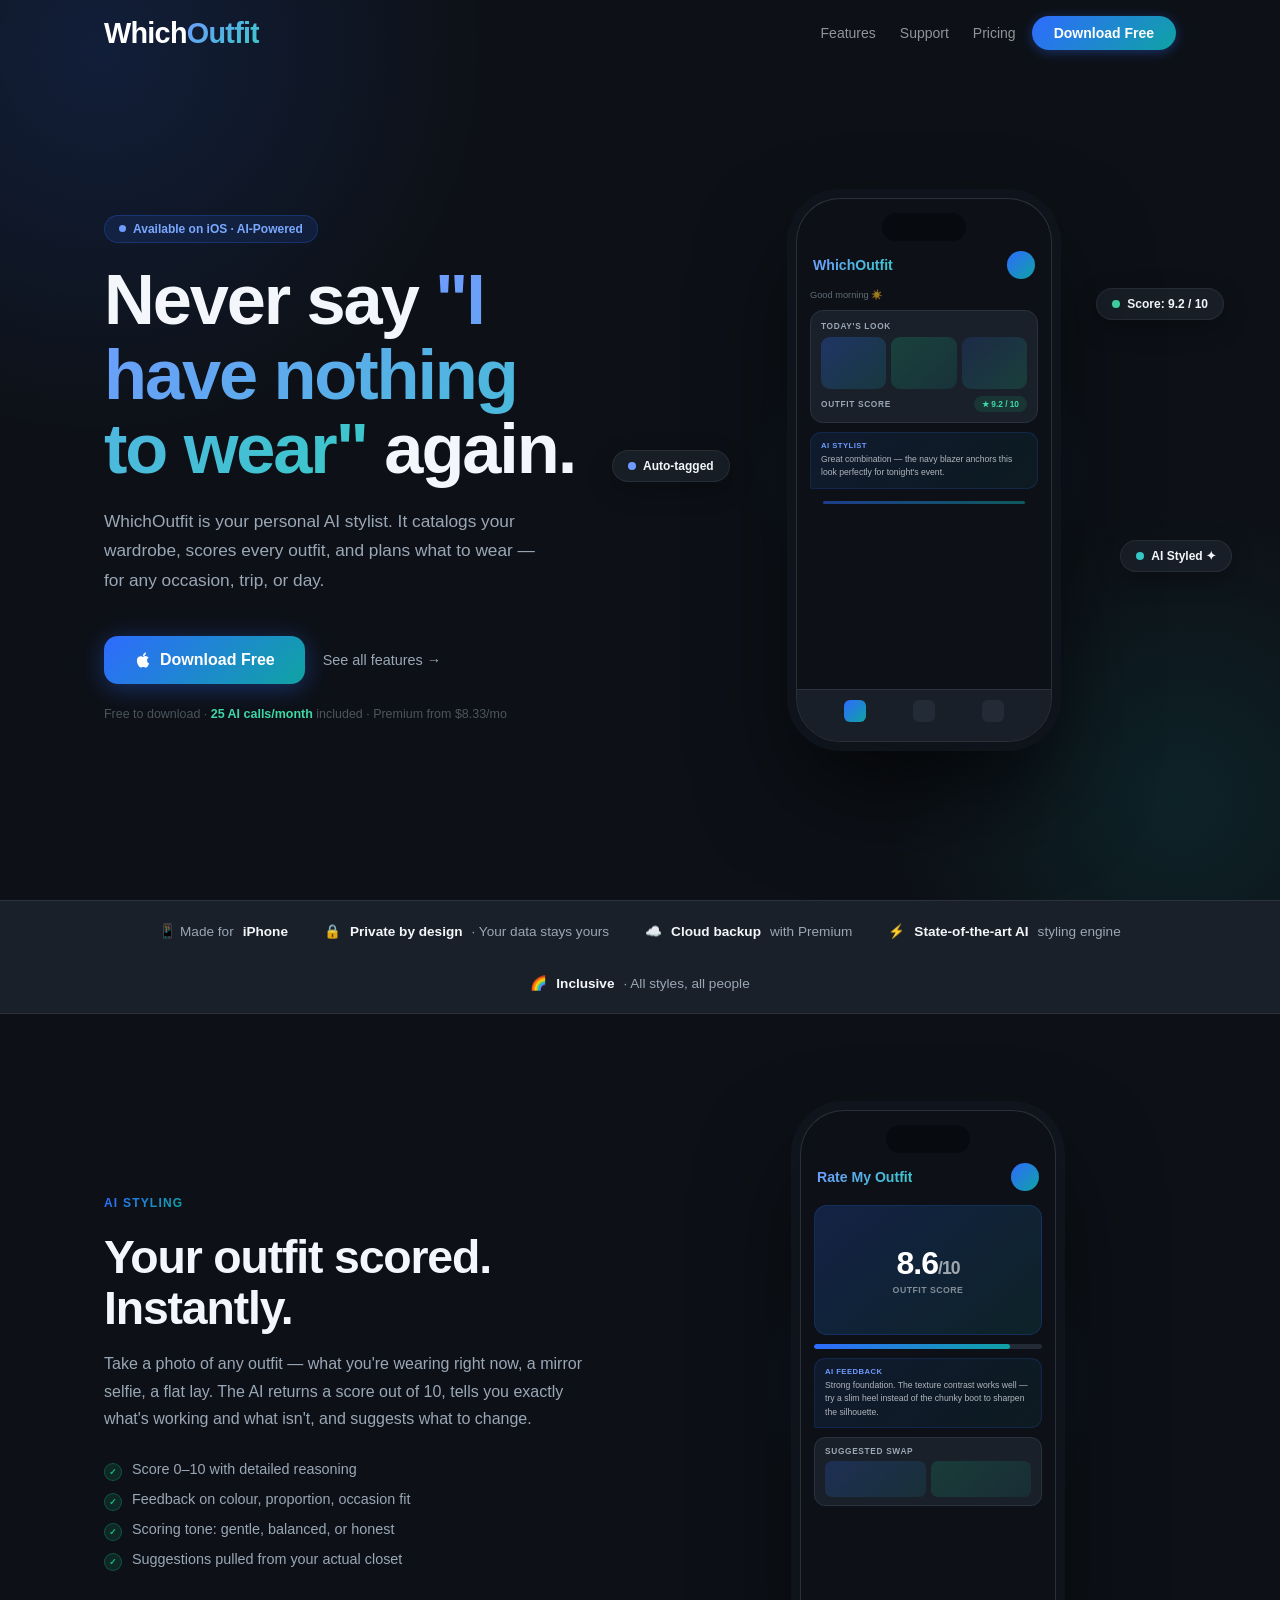
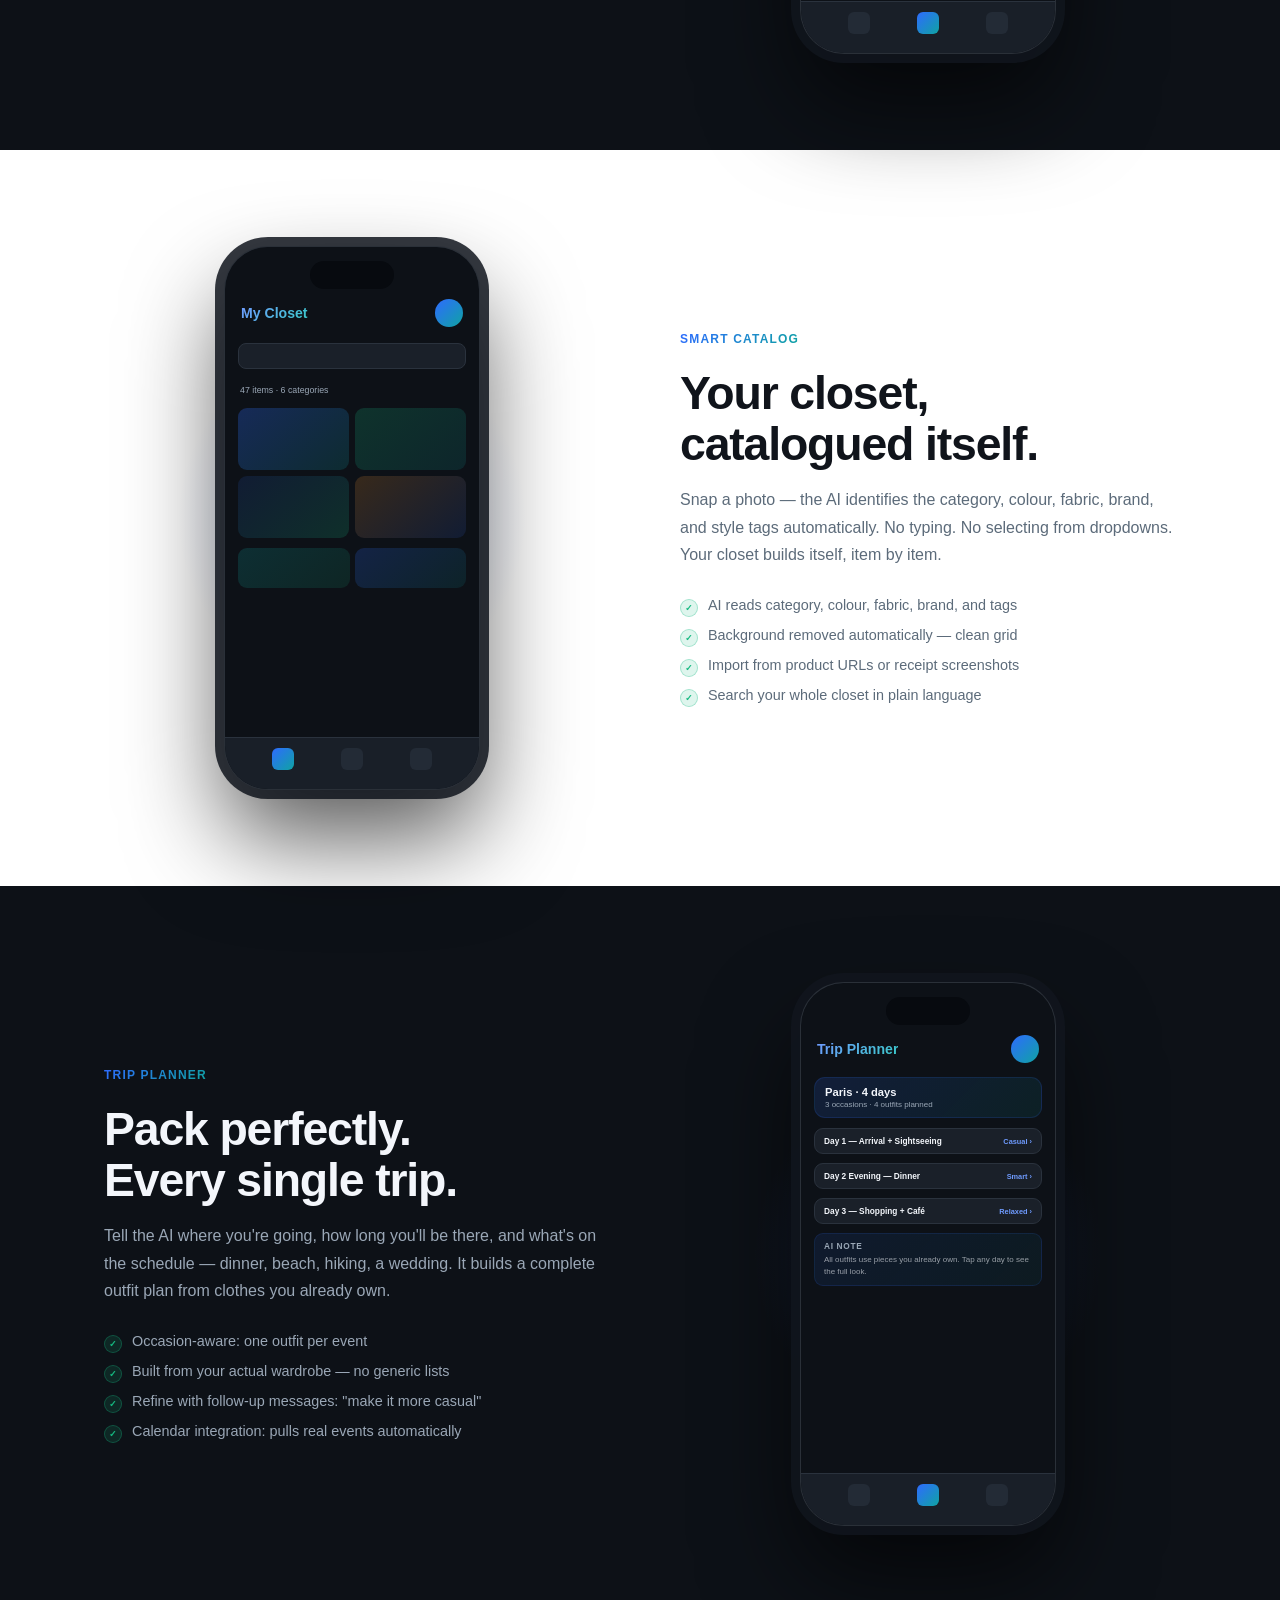
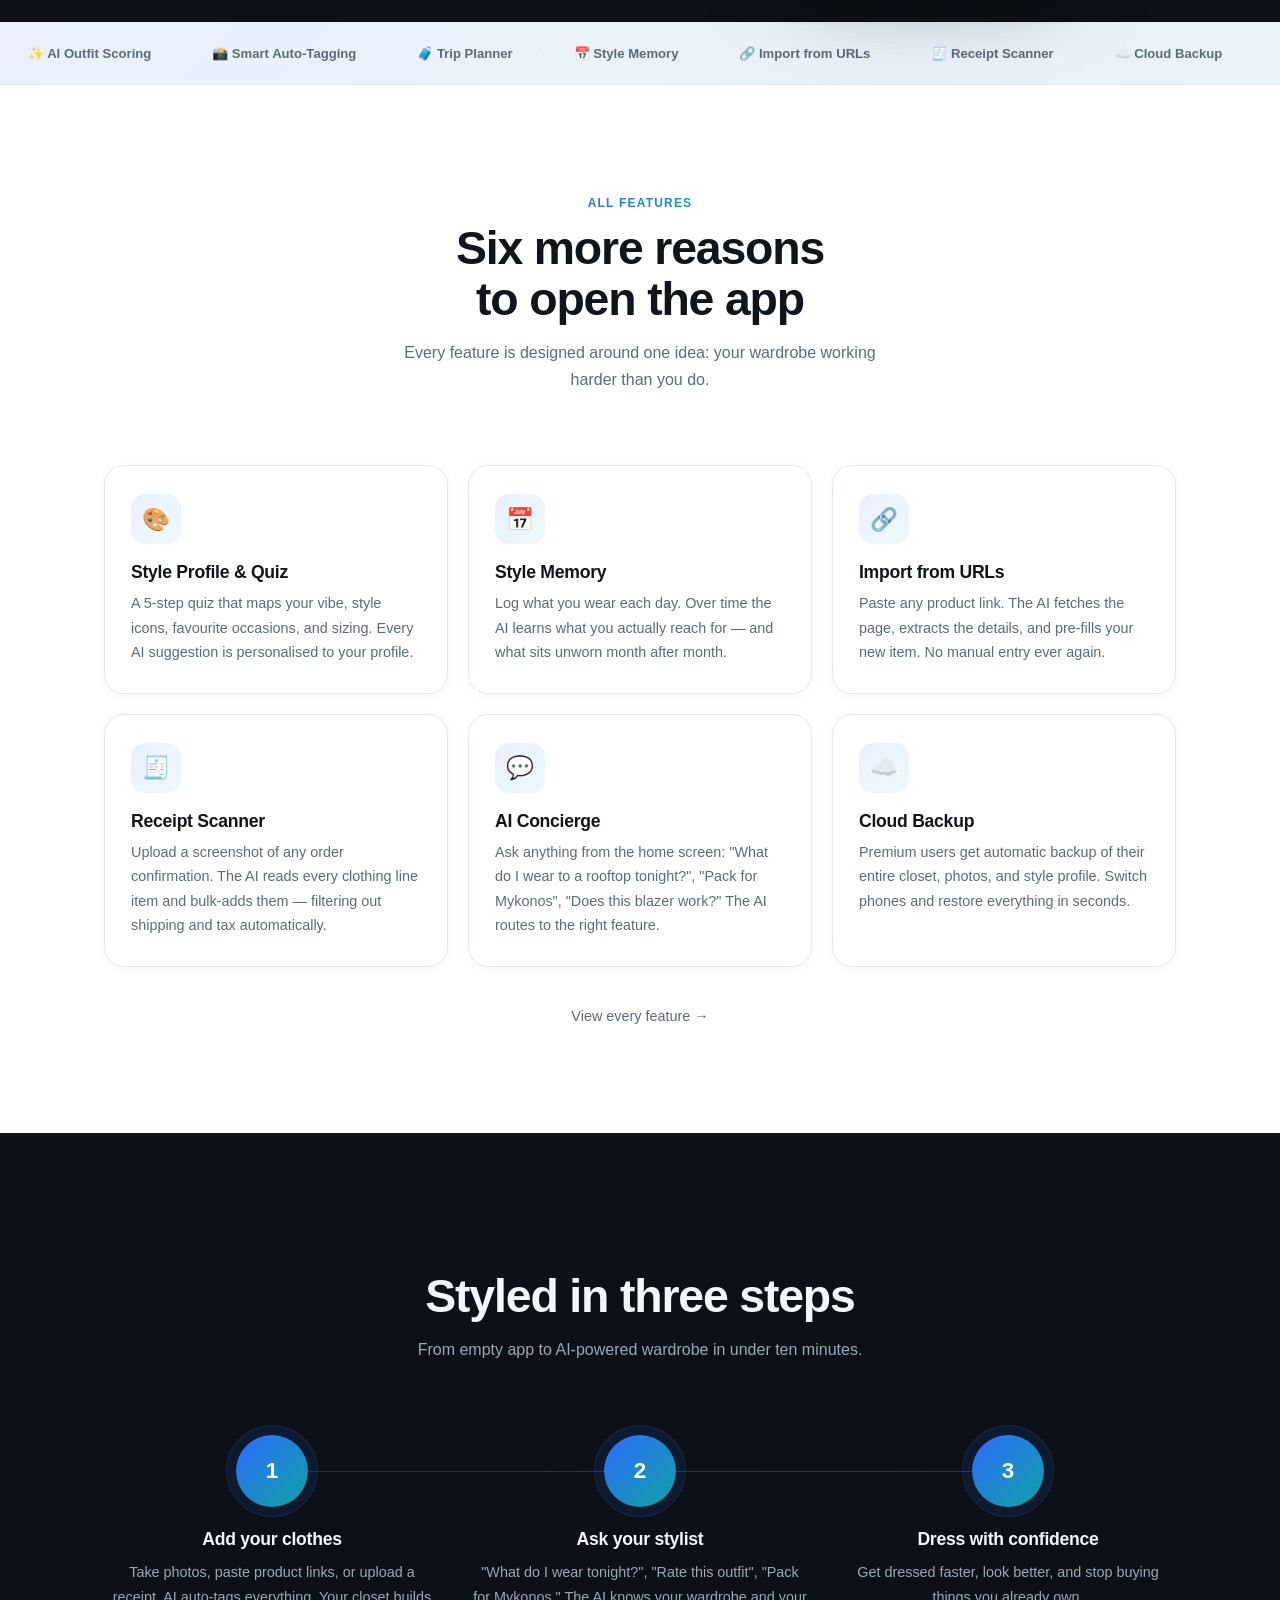
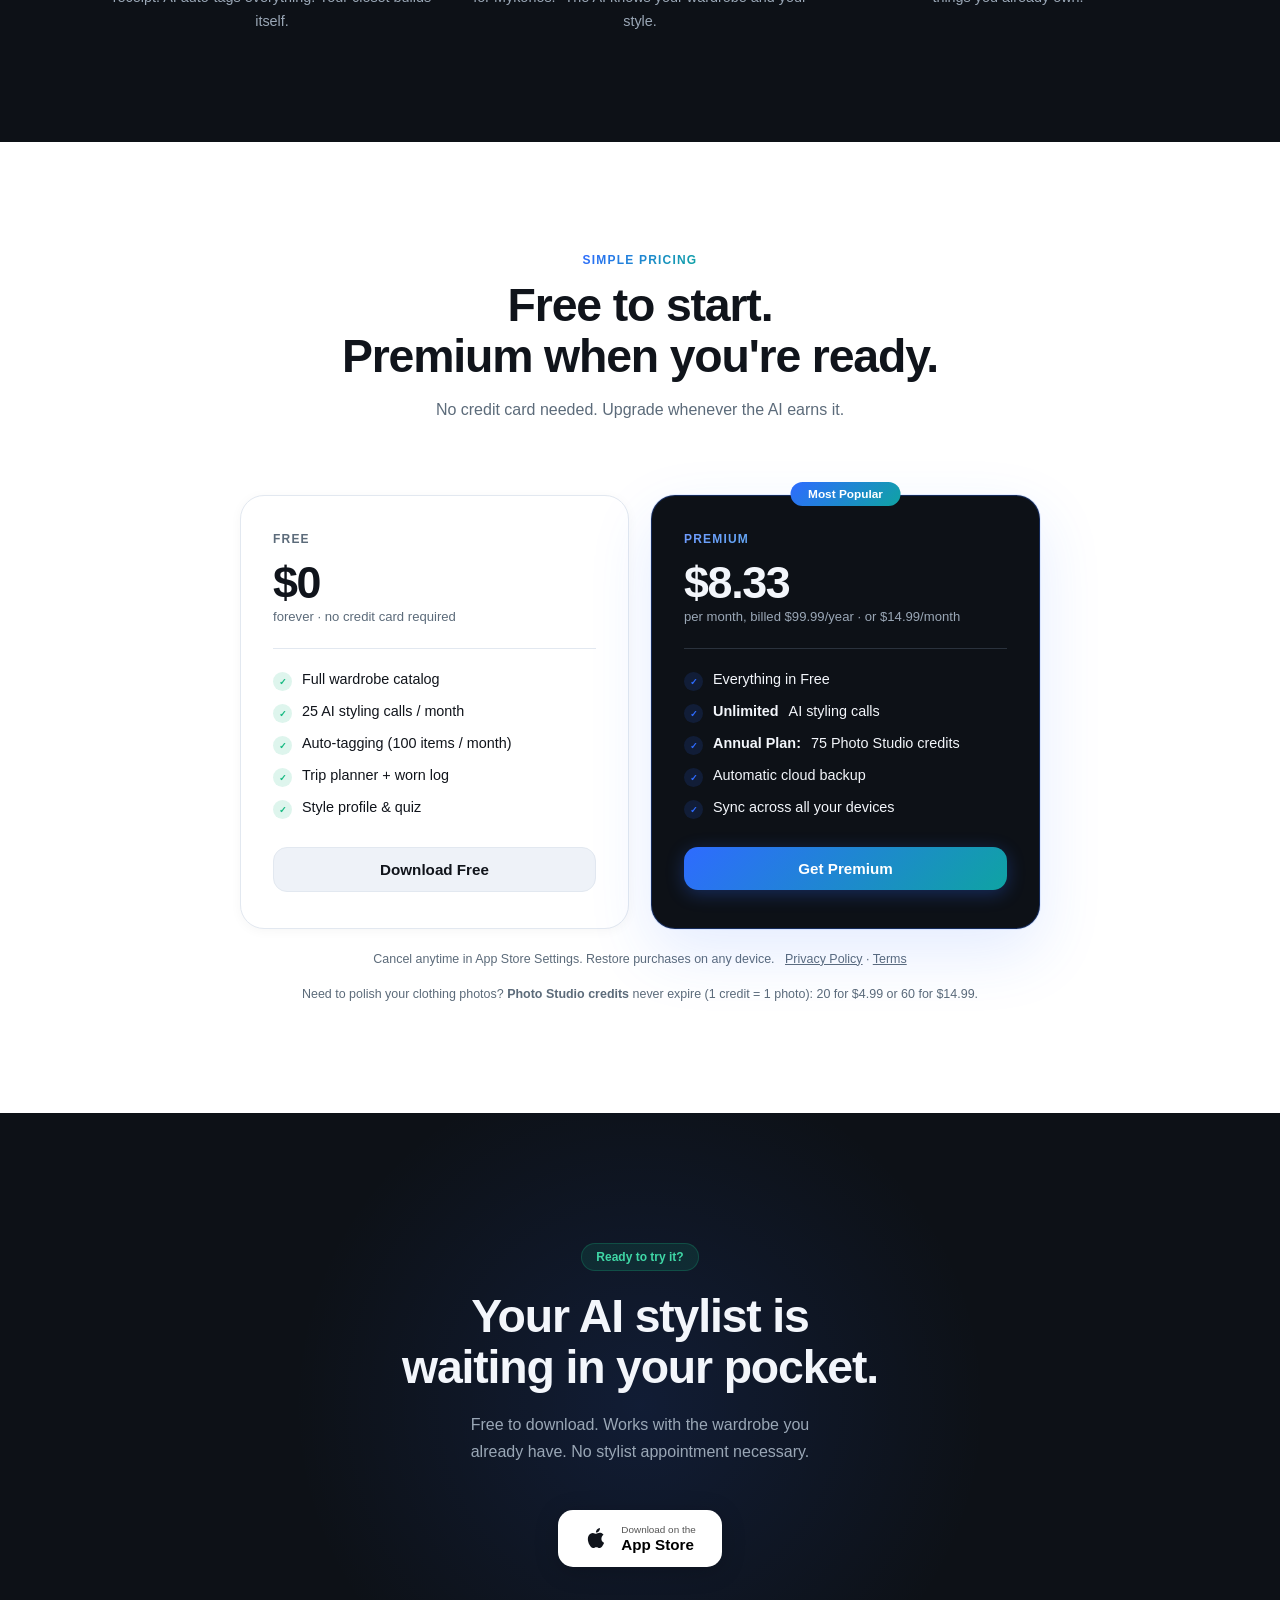
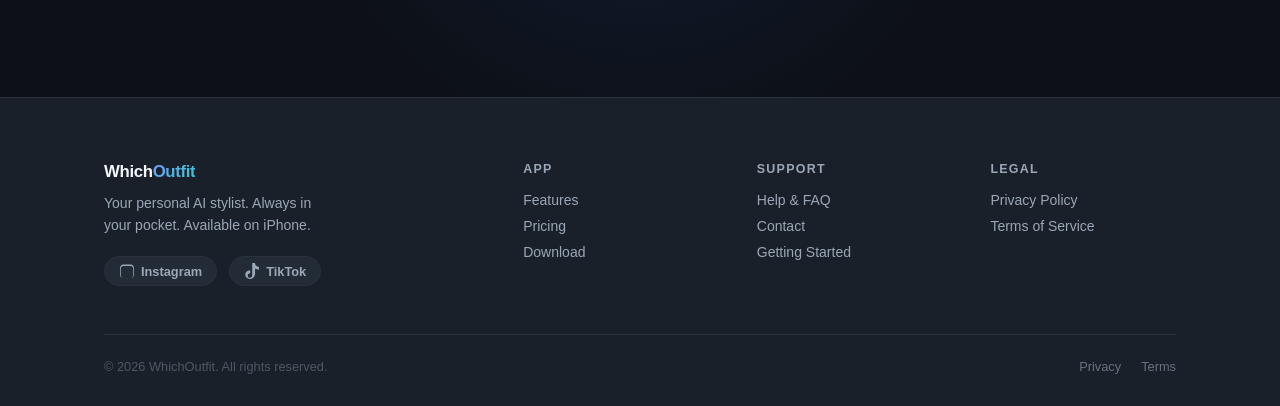
==== commit 772d52a2: "Update pricing details in index.html" ====
--- a/index.html
+++ b/index.html
@@ -56,7 +56,7 @@
           </a>
           <a href="features.html" class="btn btn-ghost">See all features →</a>
         </div>
-        <p class="hero-fine fade-up d4">Free to download · <strong>25 AI calls/month</strong> included · Premium from $4.17/mo</p>
+        <p class="hero-fine fade-up d4">Free to download · <strong>25 AI calls/month</strong> included · Premium from $8.33/mo</p>
       </div>
 
       <div class="phone-wrap fade-up d2">
@@ -401,13 +401,13 @@
       <div class="price-card price-card-feat fade-up d1">
         <div class="price-pop">Most Popular</div>
         <div class="price-tier">Premium</div>
-        <div class="price-amount">$4.17</div>
-        <div class="price-per">per month, billed $49.99/year · or $14.99/month</div>
+        <div class="price-amount">$8.33</div>
+        <div class="price-per">per month, billed $99.99/year · or $14.99/month</div>
         <div class="price-div"></div>
         <ul class="price-feats">
           <li class="price-feat"><span class="pfchk pfchk-b">✓</span>Everything in Free</li>
           <li class="price-feat"><span class="pfchk pfchk-b">✓</span><strong>Unlimited</strong> AI styling calls</li>
-          <li class="price-feat"><span class="pfchk pfchk-b">✓</span><strong>Unlimited</strong> auto-tagging</li>
+          <li class="price-feat"><span class="pfchk pfchk-b">✓</span><strong>Annual Plan:</strong> 75 Photo Studio credits</li>
           <li class="price-feat"><span class="pfchk pfchk-b">✓</span>Automatic cloud backup</li>
           <li class="price-feat"><span class="pfchk pfchk-b">✓</span>Sync across all your devices</li>
         </ul>
@@ -419,7 +419,7 @@
       <a href="privacy.html">Privacy Policy</a> · <a href="terms.html">Terms</a>
     </p>
     <p style="text-align:center;margin-top:14px;font-size:.78rem;color:var(--text2)">
-      Need AI calls without a subscription? <strong>Credit packs</strong> available: 50 for $4.99 or 200 for $14.99.
+      Need to polish your clothing photos? <strong>Photo Studio credits</strong> never expire (1 credit = 1 photo): 20 for $4.99 or 60 for $14.99.
     </p>
   </div>
 </section>
@@ -430,7 +430,7 @@
     <h2 class="fade-up d1">Your AI stylist is<br>waiting in your pocket.</h2>
     <p class="fade-up d2">Free to download. Works with the wardrobe you already have. No stylist appointment necessary.</p>
     <div class="dl-ctas fade-up d3">
-      <a href="#" class="btn btn-appstore">
+      <a href="https://apps.apple.com/us/app/whichoutfit/id6778094125" target="_blank" rel="noopener" class="btn btn-appstore">
         <svg width="24" height="24" viewBox="0 0 24 24" fill="currentColor">
           <path d="M18.71 19.5c-.83 1.24-1.71 2.45-3.05 2.47-1.34.03-1.77-.79-3.29-.79-1.53 0-2 .77-3.27.82-1.31.05-2.3-1.32-3.14-2.53C4.25 17 2.94 12.45 4.7 9.39c.87-1.52 2.43-2.48 4.12-2.51 1.28-.02 2.5.87 3.29.87.78 0 2.26-1.07 3.8-.91.65.03 2.47.26 3.64 1.98-.09.06-2.17 1.28-2.15 3.81.03 3.02 2.65 4.03 2.68 4.04-.03.07-.42 1.44-1.38 2.83M13 3.5c.73-.83 1.94-1.46 2.94-1.5.13 1.17-.34 2.35-1.04 3.19-.69.85-1.83 1.51-2.95 1.42-.15-1.15.41-2.35 1.05-3.11z"/>
         </svg>
@@ -450,11 +450,11 @@
         <a href="index.html" class="footer-logo">Which<span class="grad">Outfit</span></a>
         <p>Your personal AI stylist. Always in your pocket. Available on iPhone.</p>
         <div class="footer-social">
-          <a href="https://instagram.com" target="_blank" rel="noopener">
+          <a href="https://www.instagram.com/whichoutfitapp" target="_blank" rel="noopener">
             <svg width="16" height="16" viewBox="0 0 24 24" fill="currentColor"><path d="M12 2.163c3.204 0 3.584.012 4.85.07 1.172.054 1.874.262 2.428.477.65.252 1.115.553 1.602 1.04.487.487.788.952 1.04 1.602.215.554.423 1.256.477 2.428.058 1.266.07 1.646.07 4.85s-.012 3.584-.07 4.85c-.054 1.172-.262 1.874-.477 2.428-.252.65-.553 1.115-1.04 1.602-.487.487-.952.788-1.602 1.04-.554.215-1.256.423-2.428.477-1.266.058-1.646.07-4.85.07s-3.584-.012-4.85-.07c-1.172-.054-1.874-.262-2.428-.477-.65-.252-1.115-.553-1.602-1.04-.487-.487-.788-.952-1.04-1.602-.215-.554-.423-1.256-.477-2.428-.058-1.266-.07-1.646-.07-4.85s.012-3.584.07-4.85c.054-1.172.262-1.874.477-2.428.252-.65.553-1.115 1.04-1.602.487-.487.952-.788 1.602-1.04.554-.215 1.256-.423 2.428-.477 1.266-.058 1.646-.07 4.85-.07zm0 2.163c-3.136 0-3.512.012-4.748.067-1.07.05-1.65.234-2.038.384-.51.2-.876.44-1.26.824-.384.384-.624.75-.824 1.26-.15.388-.334.968-.384 2.038-.055 1.236-.067 1.612-.067 4.748s.012 3.512.067 4.748c.05 1.07.234 1.65.384 2.038.2.51.44.876.824 1.26.384.384.75.624 1.26.824.388.15.968.334 2.038.384 1.236.055 1.612.067 4.748.067s3.512-.012 4.748-.067c1.07-.05 1.65-.234 2.038-.384.51-.2.876-.44 1.26-.824.384-.384.624-.75.824-1.26.15-.388.334-.968.384-2.038.055-1.236.067-1.612.067-4.748s-.012-3.512-.067-4.748c-.05-1.07-.234-1.65-.384-2.038-.2-.51-.44-.876-.824-1.26-.384-.384-.75-.624-1.26-.824-.388-.15-.968-.334-2.038-.384-1.236-.055-1.612-.067-4.748-.067z"/></svg>
             Instagram
           </a>
-          <a href="https://tiktok.com" target="_blank" rel="noopener">
+          <a href="https://www.tiktok.com/@whichoutfitapp" target="_blank" rel="noopener">
             <svg width="16" height="16" viewBox="0 0 24 24" fill="currentColor"><path d="M12.525.02c1.31-.02 2.61-.01 3.91-.02.08 1.53.63 3.09 1.75 4.17 1.12 1.11 2.7 1.62 4.24 1.79v4.03c-1.44-.05-2.89-.35-4.2-.97-.57-.26-1.1-.59-1.62-.93-.01 2.92.01 5.84-.02 8.75-.08 1.4-.54 2.79-1.35 3.94-1.31 1.92-3.58 3.17-5.91 3.21-1.43.08-2.86-.31-4.09-1.03-2.05-1.17-3.37-3.32-3.35-5.69.05-2.25 1.34-4.32 3.39-5.3 1.29-.61 2.67-.82 4.06-.78v4.16c-1.16-.04-2.26.46-2.96 1.32-.56.66-.8 1.52-.77 2.38.08 1.33.94 2.53 2.22 2.97 1.05.37 2.22.19 3.09-.48.96-.72 1.39-1.95 1.39-3.15V.02z"/></svg>
             TikTok
           </a>
@@ -479,7 +479,7 @@
       </div>
     </div>
     <div class="footer-bottom">
-      <span class="footer-copy">© 2026 Tyler David Piotrowski. All rights reserved.</span>
+      <span class="footer-copy">© 2026 WhichOutfit. All rights reserved.</span>
       <div class="footer-legal">
         <a href="https://tdpiotrowski3.github.io/MyClosetApp-legal/privacy.html" target="_blank" rel="noopener">Privacy</a>
         <a href="https://tdpiotrowski3.github.io/MyClosetApp-legal/terms.html" target="_blank" rel="noopener">Terms</a>
@@ -491,3 +491,4 @@
 <script src="main.js"></script>
 </body>
 </html>
+
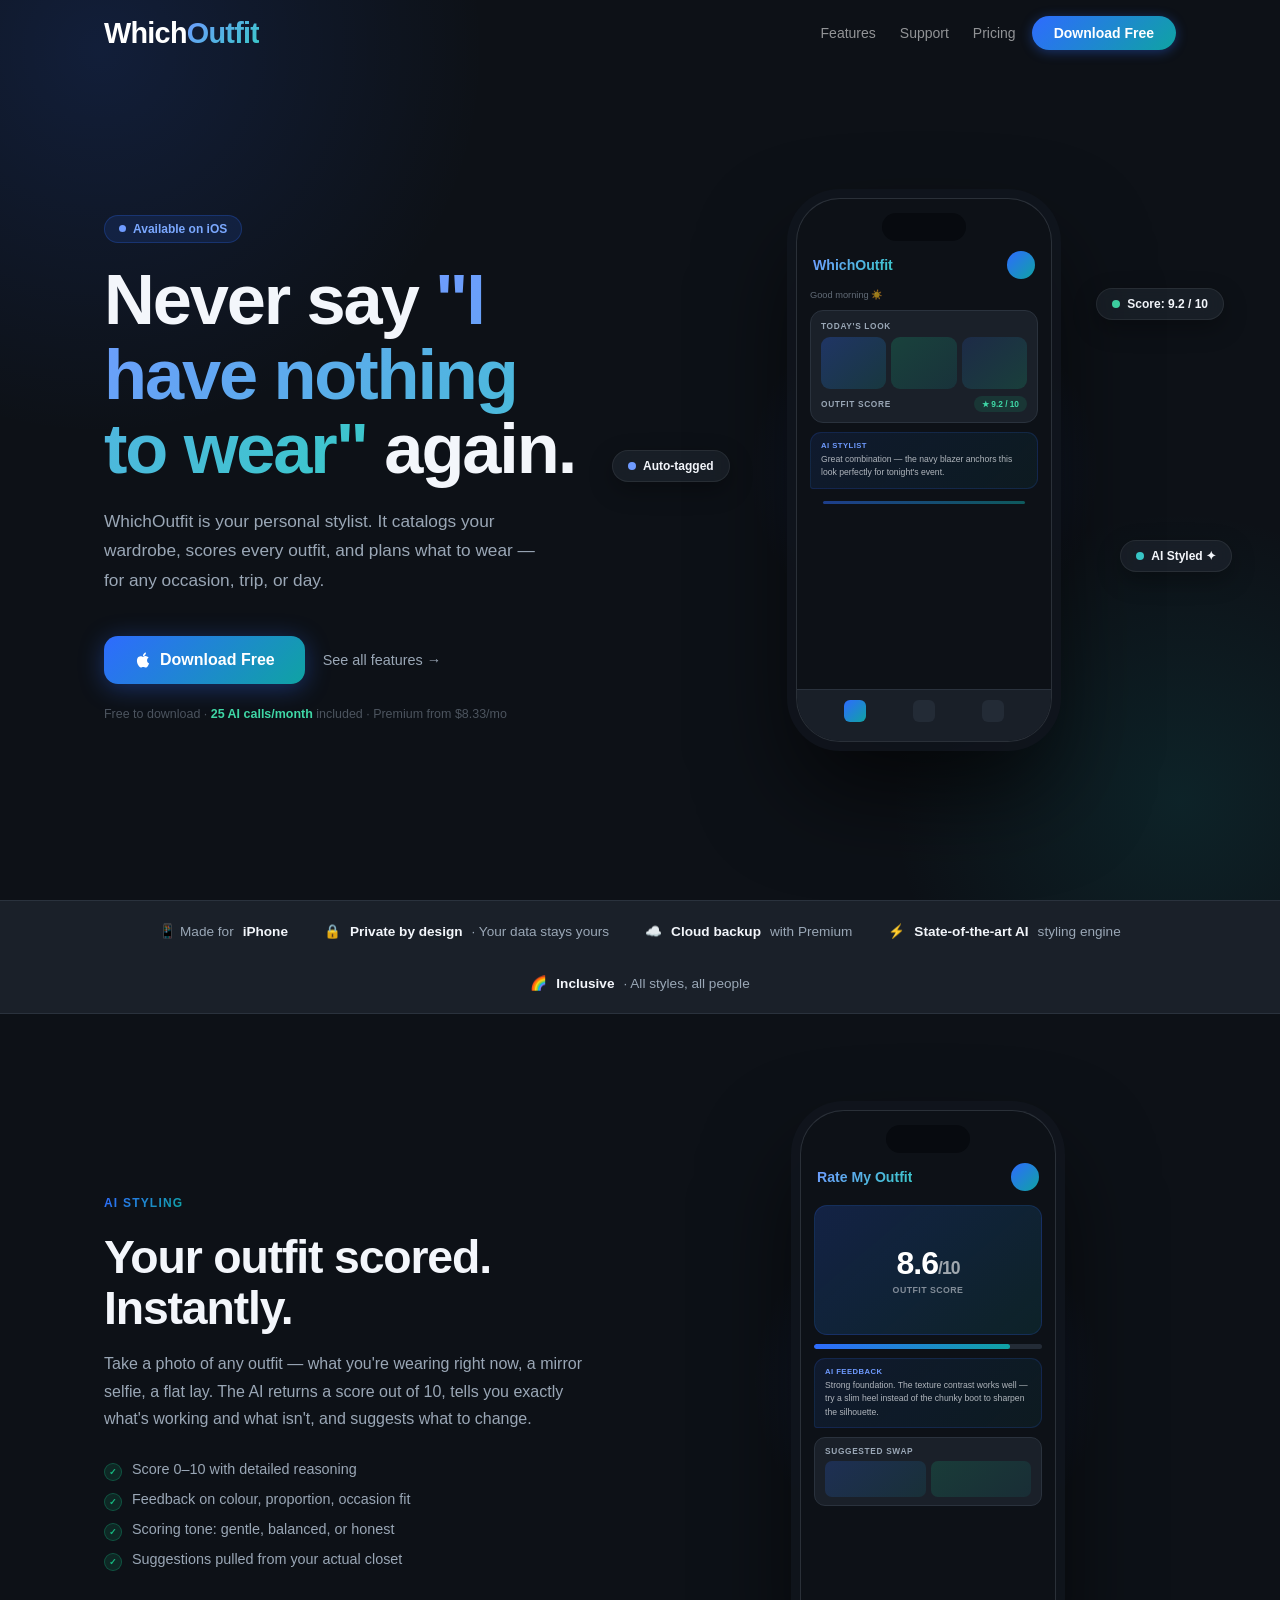
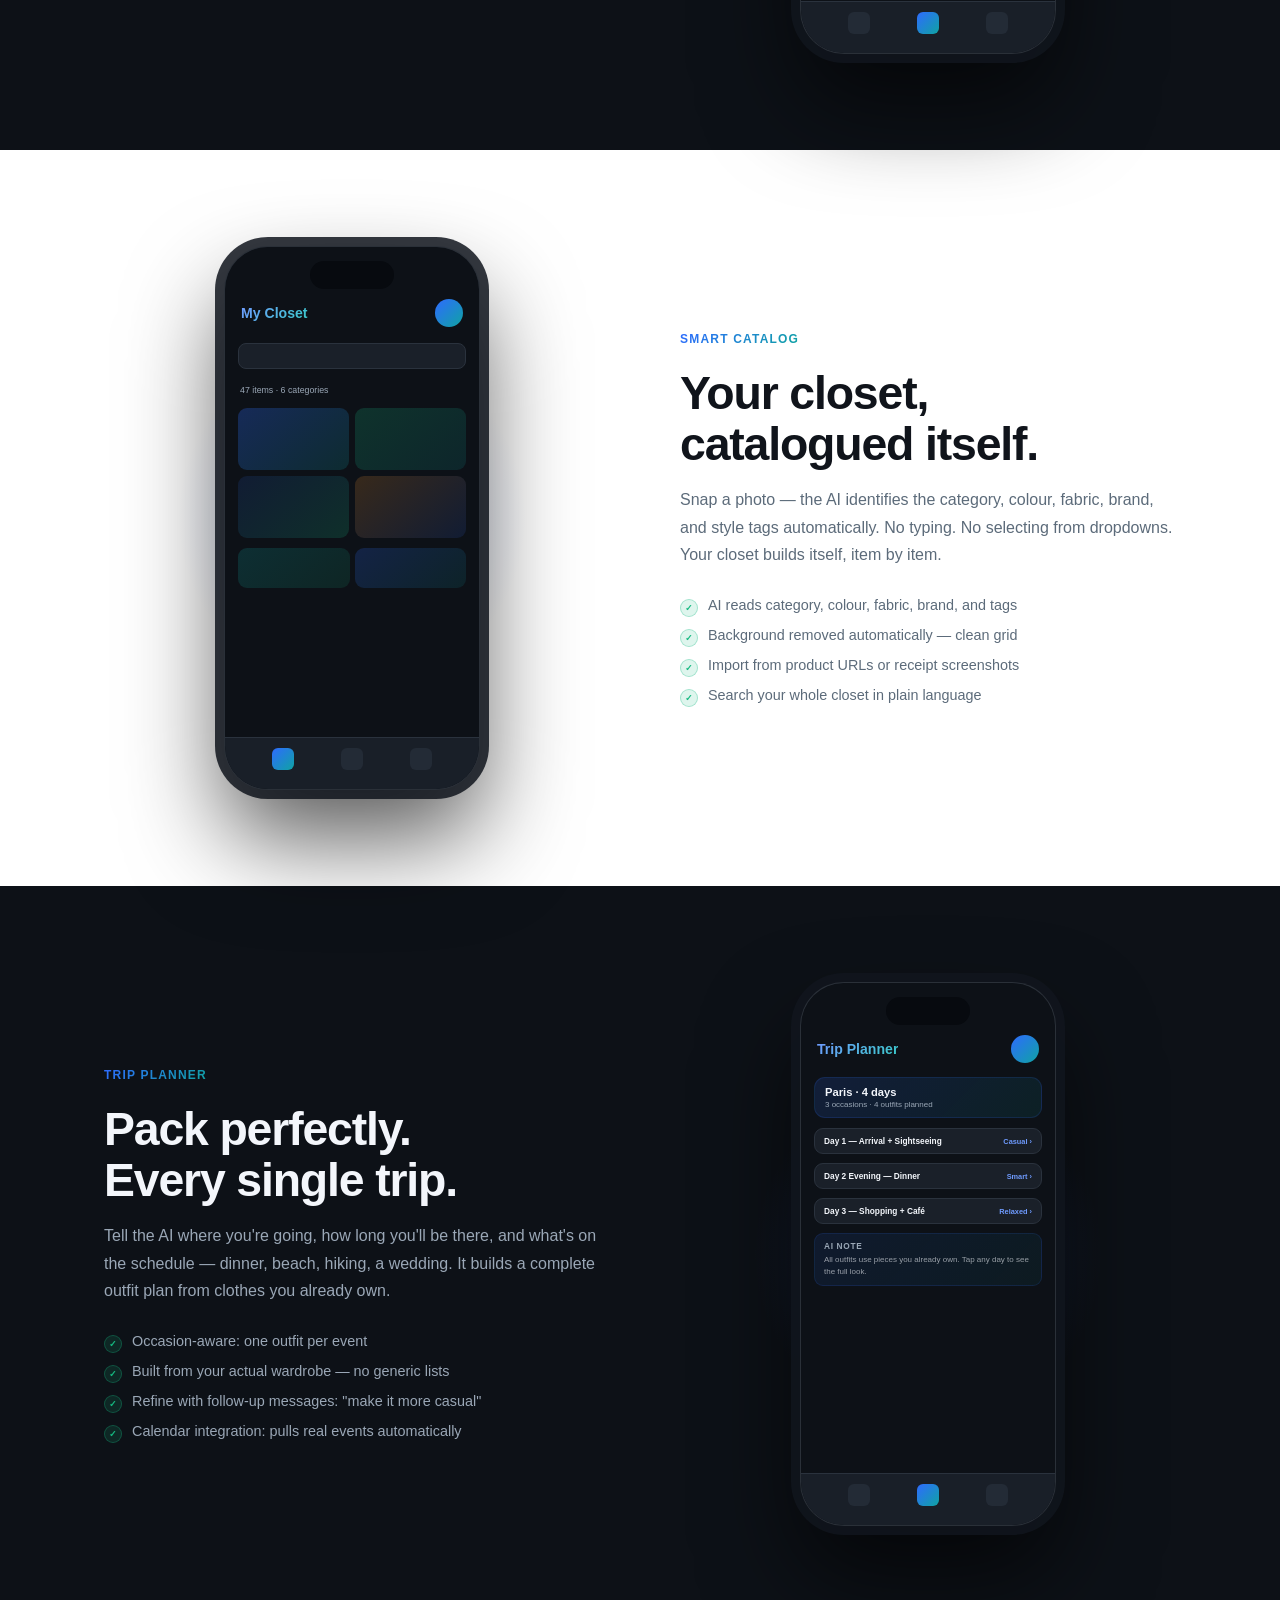
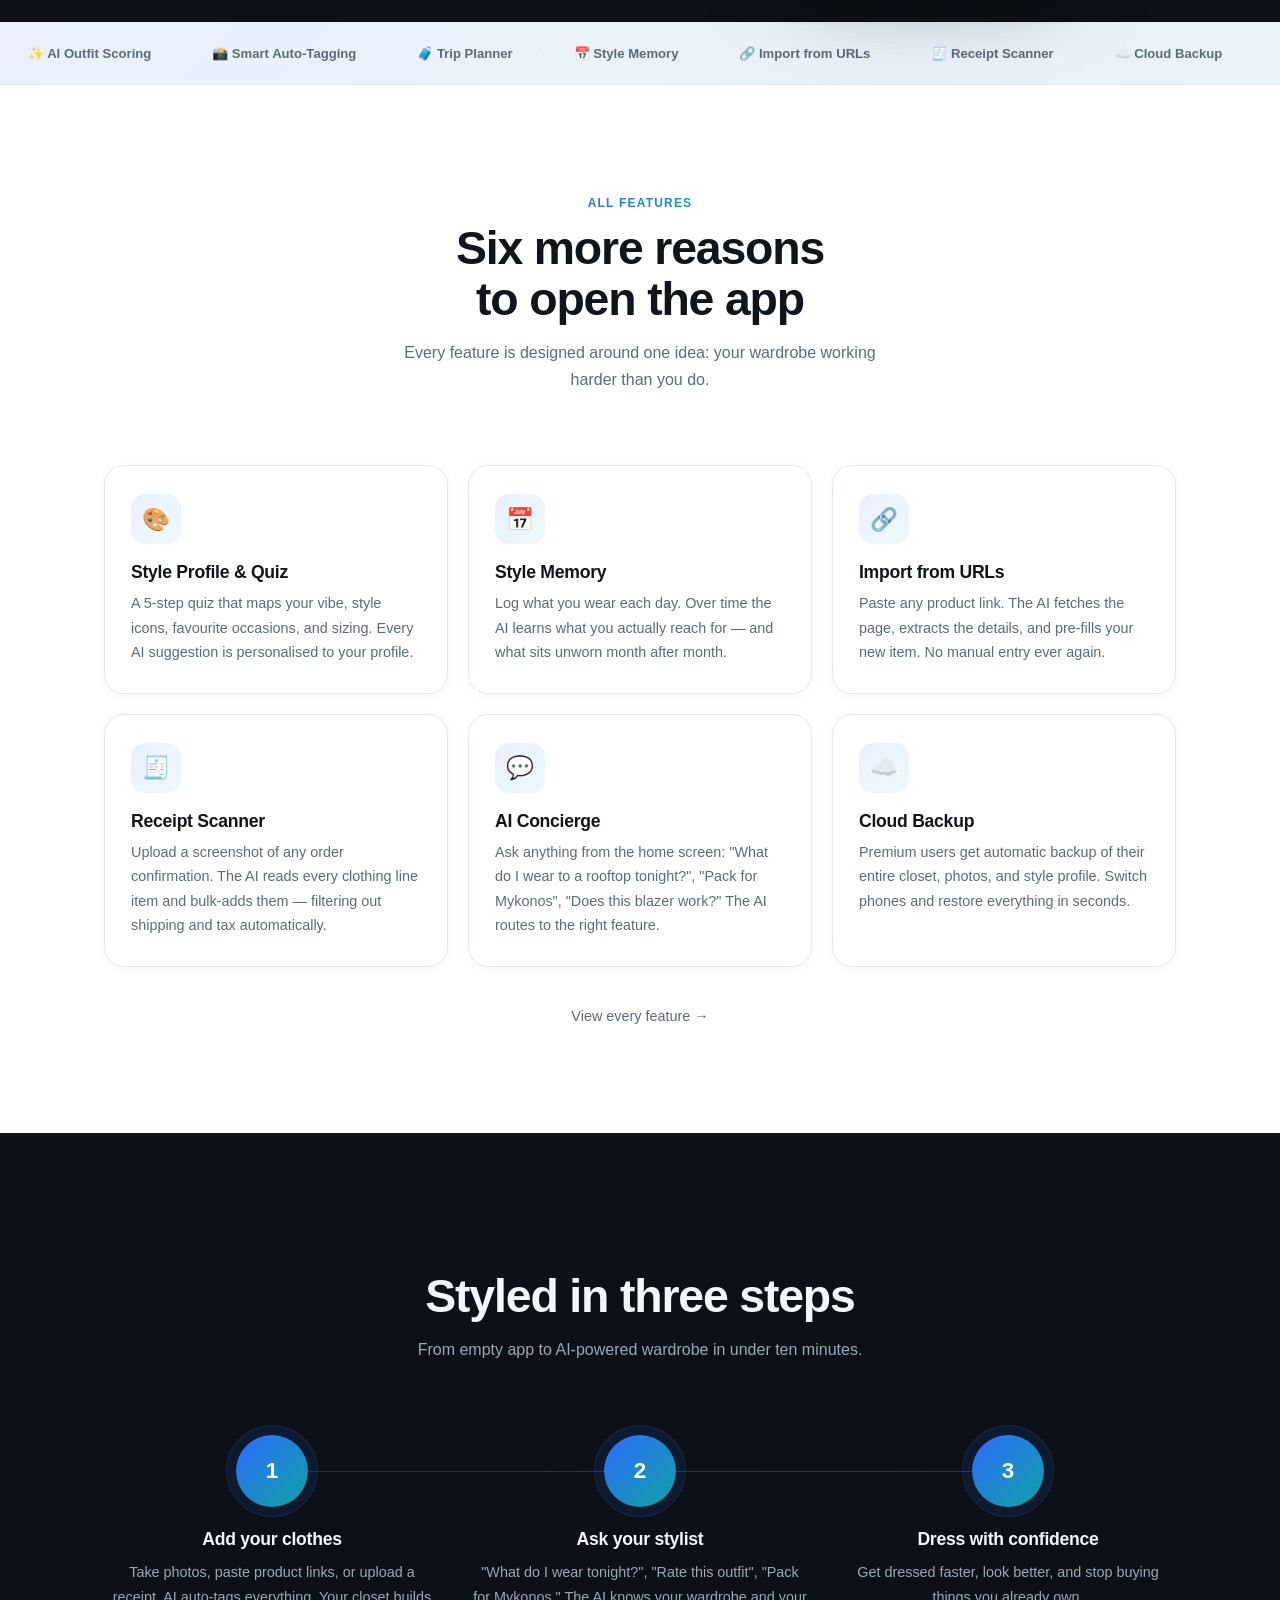
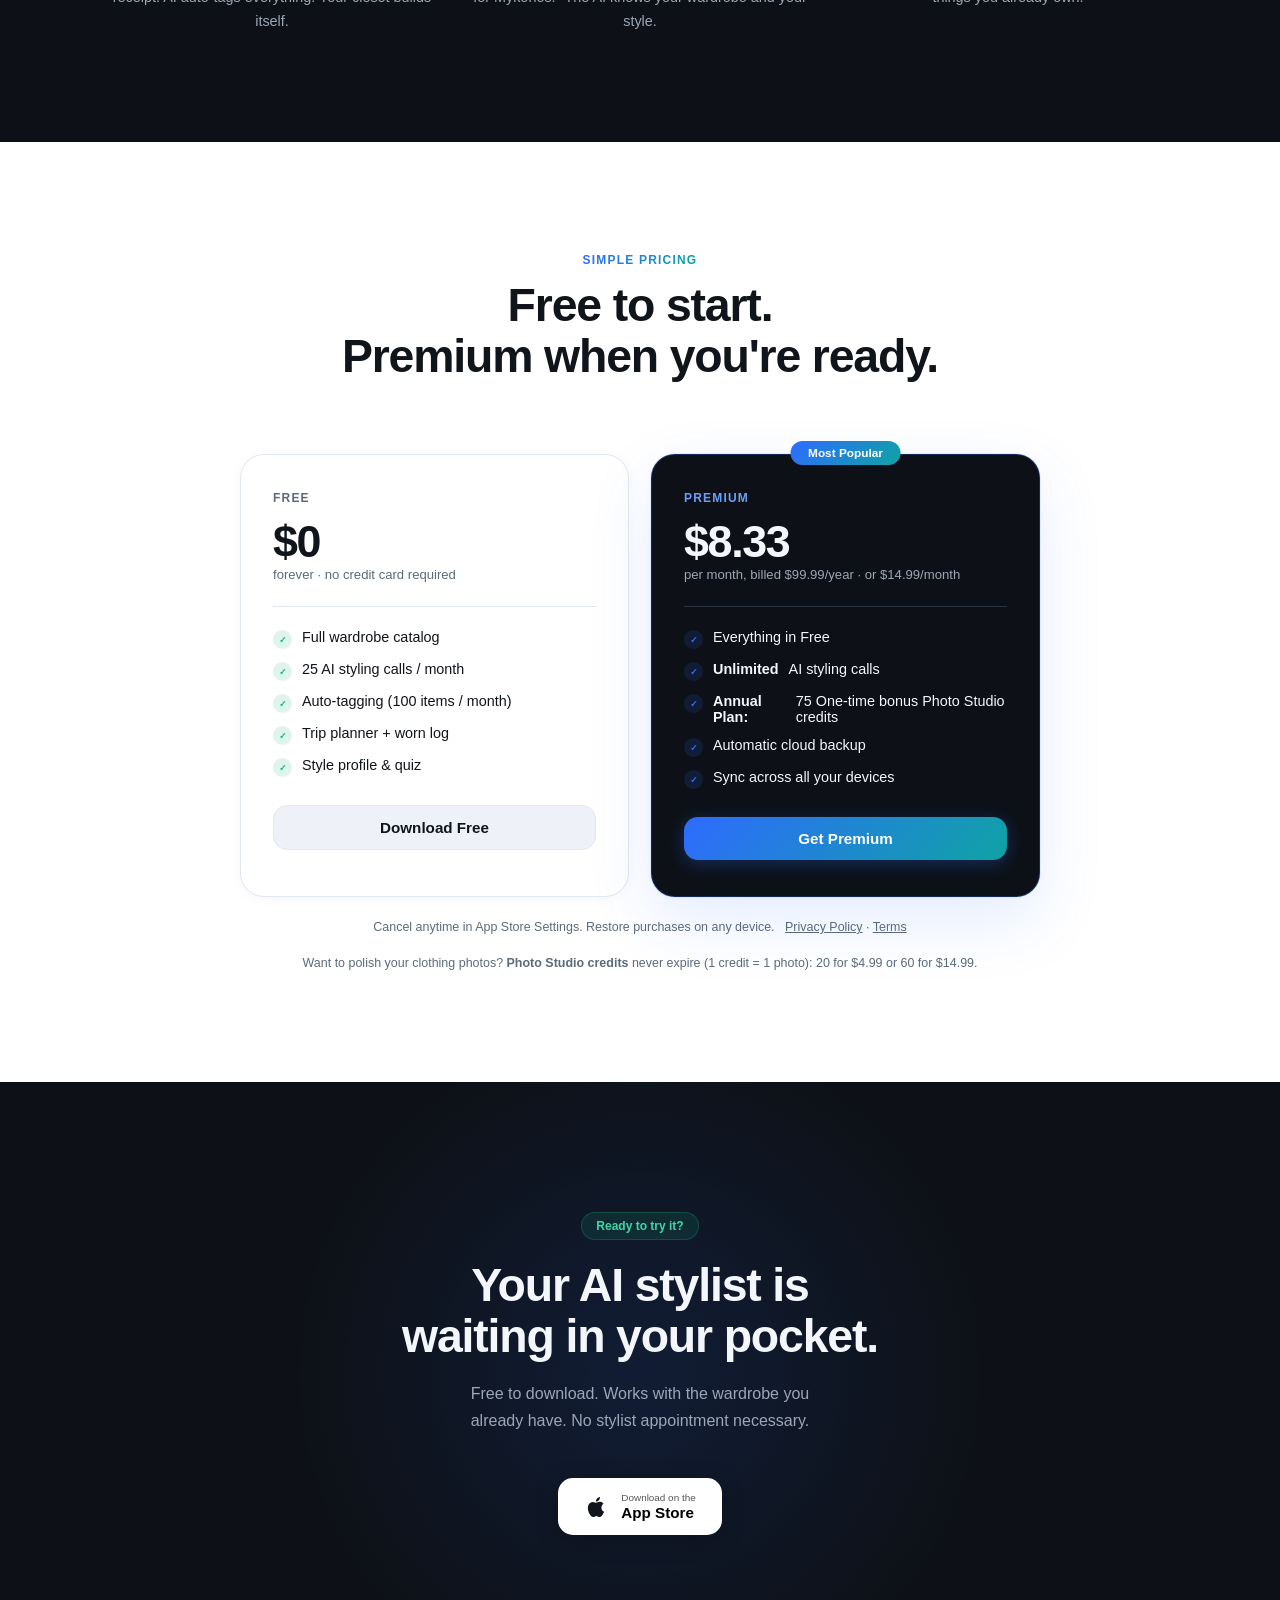
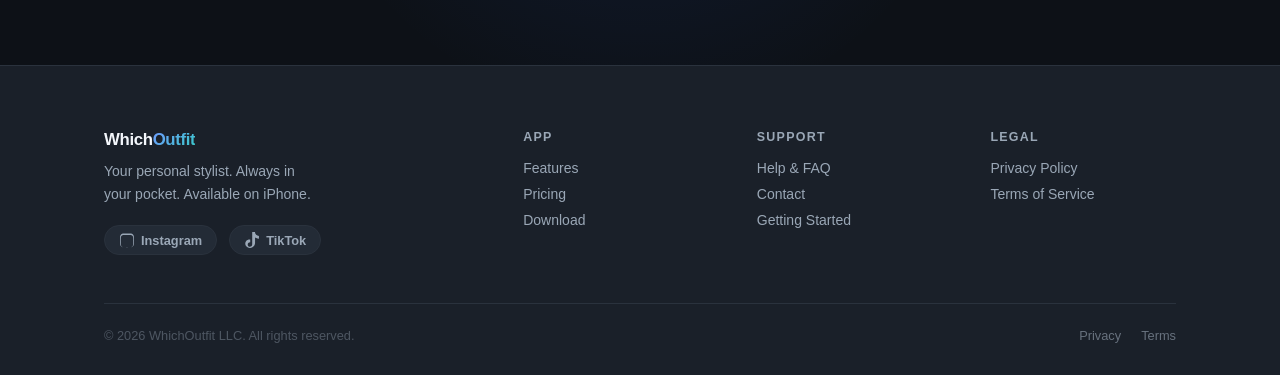
==== commit 5f4e6a0c: "Remove 'AI' from stylist references in index.html" ====
--- a/index.html
+++ b/index.html
@@ -3,10 +3,10 @@
 <head>
   <meta charset="UTF-8">
   <meta name="viewport" content="width=device-width, initial-scale=1.0">
-  <title>WhichOutfit — Your Personal AI Stylist</title>
+  <title>WhichOutfit — Your Personal Stylist</title>
   <meta name="description" content="Never say 'I have nothing to wear' again. WhichOutfit catalogs your wardrobe, scores your outfits, and plans what to wear for every occasion.">
-  <meta property="og:title" content="WhichOutfit — Your Personal AI Stylist">
-  <meta property="og:description" content="AI outfit scoring, smart catalog, trip packing, and cloud backup. Free on iPhone.">
+  <meta property="og:title" content="WhichOutfit — Your Personal Stylist">
+  <meta property="og:description" content="Outfit scoring, smart catalog, trip packing, and cloud backup. Free on iPhone.">
   <meta property="og:type" content="website">
   <meta property="og:url" content="https://whichoutfit.app/">
   <link rel="canonical" href="https://whichoutfit.app/">
@@ -42,12 +42,12 @@
     <div class="hero-grid">
 
       <div>
-        <div class="badge badge-blue fade-up">Available on iOS · AI-Powered</div>
+        <div class="badge badge-blue fade-up">Available on iOS</div>
         <h1 class="hero-title fade-up d1">
           Never say <em>"I have nothing<br>to wear"</em> again.
         </h1>
         <p class="hero-sub fade-up d2">
-          WhichOutfit is your personal AI stylist. It catalogs your wardrobe, scores every outfit, and plans what to wear — for any occasion, trip, or day.
+          WhichOutfit is your personal stylist. It catalogs your wardrobe, scores every outfit, and plans what to wear — for any occasion, trip, or day.
         </p>
         <div class="hero-actions fade-up d3">
           <a href="#download" class="btn btn-primary">
@@ -381,7 +381,6 @@
     <div class="section-head">
       <span class="eyebrow eyebrow-grad fade-up">Simple pricing</span>
       <h2 class="fade-up d1">Free to start.<br>Premium when you're ready.</h2>
-      <p class="fade-up d2">No credit card needed. Upgrade whenever the AI earns it.</p>
     </div>
     <div class="price-grid">
       <div class="price-card fade-up">
@@ -407,7 +406,7 @@
         <ul class="price-feats">
           <li class="price-feat"><span class="pfchk pfchk-b">✓</span>Everything in Free</li>
           <li class="price-feat"><span class="pfchk pfchk-b">✓</span><strong>Unlimited</strong> AI styling calls</li>
-          <li class="price-feat"><span class="pfchk pfchk-b">✓</span><strong>Annual Plan:</strong> 75 Photo Studio credits</li>
+          <li class="price-feat"><span class="pfchk pfchk-b">✓</span><strong>Annual Plan:</strong> 75 One-time bonus Photo Studio credits</li>
           <li class="price-feat"><span class="pfchk pfchk-b">✓</span>Automatic cloud backup</li>
           <li class="price-feat"><span class="pfchk pfchk-b">✓</span>Sync across all your devices</li>
         </ul>
@@ -419,7 +418,7 @@
       <a href="privacy.html">Privacy Policy</a> · <a href="terms.html">Terms</a>
     </p>
     <p style="text-align:center;margin-top:14px;font-size:.78rem;color:var(--text2)">
-      Need to polish your clothing photos? <strong>Photo Studio credits</strong> never expire (1 credit = 1 photo): 20 for $4.99 or 60 for $14.99.
+      Want to polish your clothing photos? <strong>Photo Studio credits</strong> never expire (1 credit = 1 photo): 20 for $4.99 or 60 for $14.99.
     </p>
   </div>
 </section>
@@ -448,7 +447,7 @@
     <div class="footer-grid">
       <div class="footer-brand">
         <a href="index.html" class="footer-logo">Which<span class="grad">Outfit</span></a>
-        <p>Your personal AI stylist. Always in your pocket. Available on iPhone.</p>
+        <p>Your personal stylist. Always in your pocket. Available on iPhone.</p>
         <div class="footer-social">
           <a href="https://www.instagram.com/whichoutfitapp" target="_blank" rel="noopener">
             <svg width="16" height="16" viewBox="0 0 24 24" fill="currentColor"><path d="M12 2.163c3.204 0 3.584.012 4.85.07 1.172.054 1.874.262 2.428.477.65.252 1.115.553 1.602 1.04.487.487.788.952 1.04 1.602.215.554.423 1.256.477 2.428.058 1.266.07 1.646.07 4.85s-.012 3.584-.07 4.85c-.054 1.172-.262 1.874-.477 2.428-.252.65-.553 1.115-1.04 1.602-.487.487-.952.788-1.602 1.04-.554.215-1.256.423-2.428.477-1.266.058-1.646.07-4.85.07s-3.584-.012-4.85-.07c-1.172-.054-1.874-.262-2.428-.477-.65-.252-1.115-.553-1.602-1.04-.487-.487-.788-.952-1.04-1.602-.215-.554-.423-1.256-.477-2.428-.058-1.266-.07-1.646-.07-4.85s.012-3.584.07-4.85c.054-1.172.262-1.874.477-2.428.252-.65.553-1.115 1.04-1.602.487-.487.952-.788 1.602-1.04.554-.215 1.256-.423 2.428-.477 1.266-.058 1.646-.07 4.85-.07zm0 2.163c-3.136 0-3.512.012-4.748.067-1.07.05-1.65.234-2.038.384-.51.2-.876.44-1.26.824-.384.384-.624.75-.824 1.26-.15.388-.334.968-.384 2.038-.055 1.236-.067 1.612-.067 4.748s.012 3.512.067 4.748c.05 1.07.234 1.65.384 2.038.2.51.44.876.824 1.26.384.384.75.624 1.26.824.388.15.968.334 2.038.384 1.236.055 1.612.067 4.748.067s3.512-.012 4.748-.067c1.07-.05 1.65-.234 2.038-.384.51-.2.876-.44 1.26-.824.384-.384.624-.75.824-1.26.15-.388.334-.968.384-2.038.055-1.236.067-1.612.067-4.748s-.012-3.512-.067-4.748c-.05-1.07-.234-1.65-.384-2.038-.2-.51-.44-.876-.824-1.26-.384-.384-.75-.624-1.26-.824-.388-.15-.968-.334-2.038-.384-1.236-.055-1.612-.067-4.748-.067z"/></svg>
@@ -479,7 +478,7 @@
       </div>
     </div>
     <div class="footer-bottom">
-      <span class="footer-copy">© 2026 WhichOutfit. All rights reserved.</span>
+      <span class="footer-copy">© 2026 WhichOutfit LLC. All rights reserved.</span>
       <div class="footer-legal">
         <a href="https://tdpiotrowski3.github.io/MyClosetApp-legal/privacy.html" target="_blank" rel="noopener">Privacy</a>
         <a href="https://tdpiotrowski3.github.io/MyClosetApp-legal/terms.html" target="_blank" rel="noopener">Terms</a>
